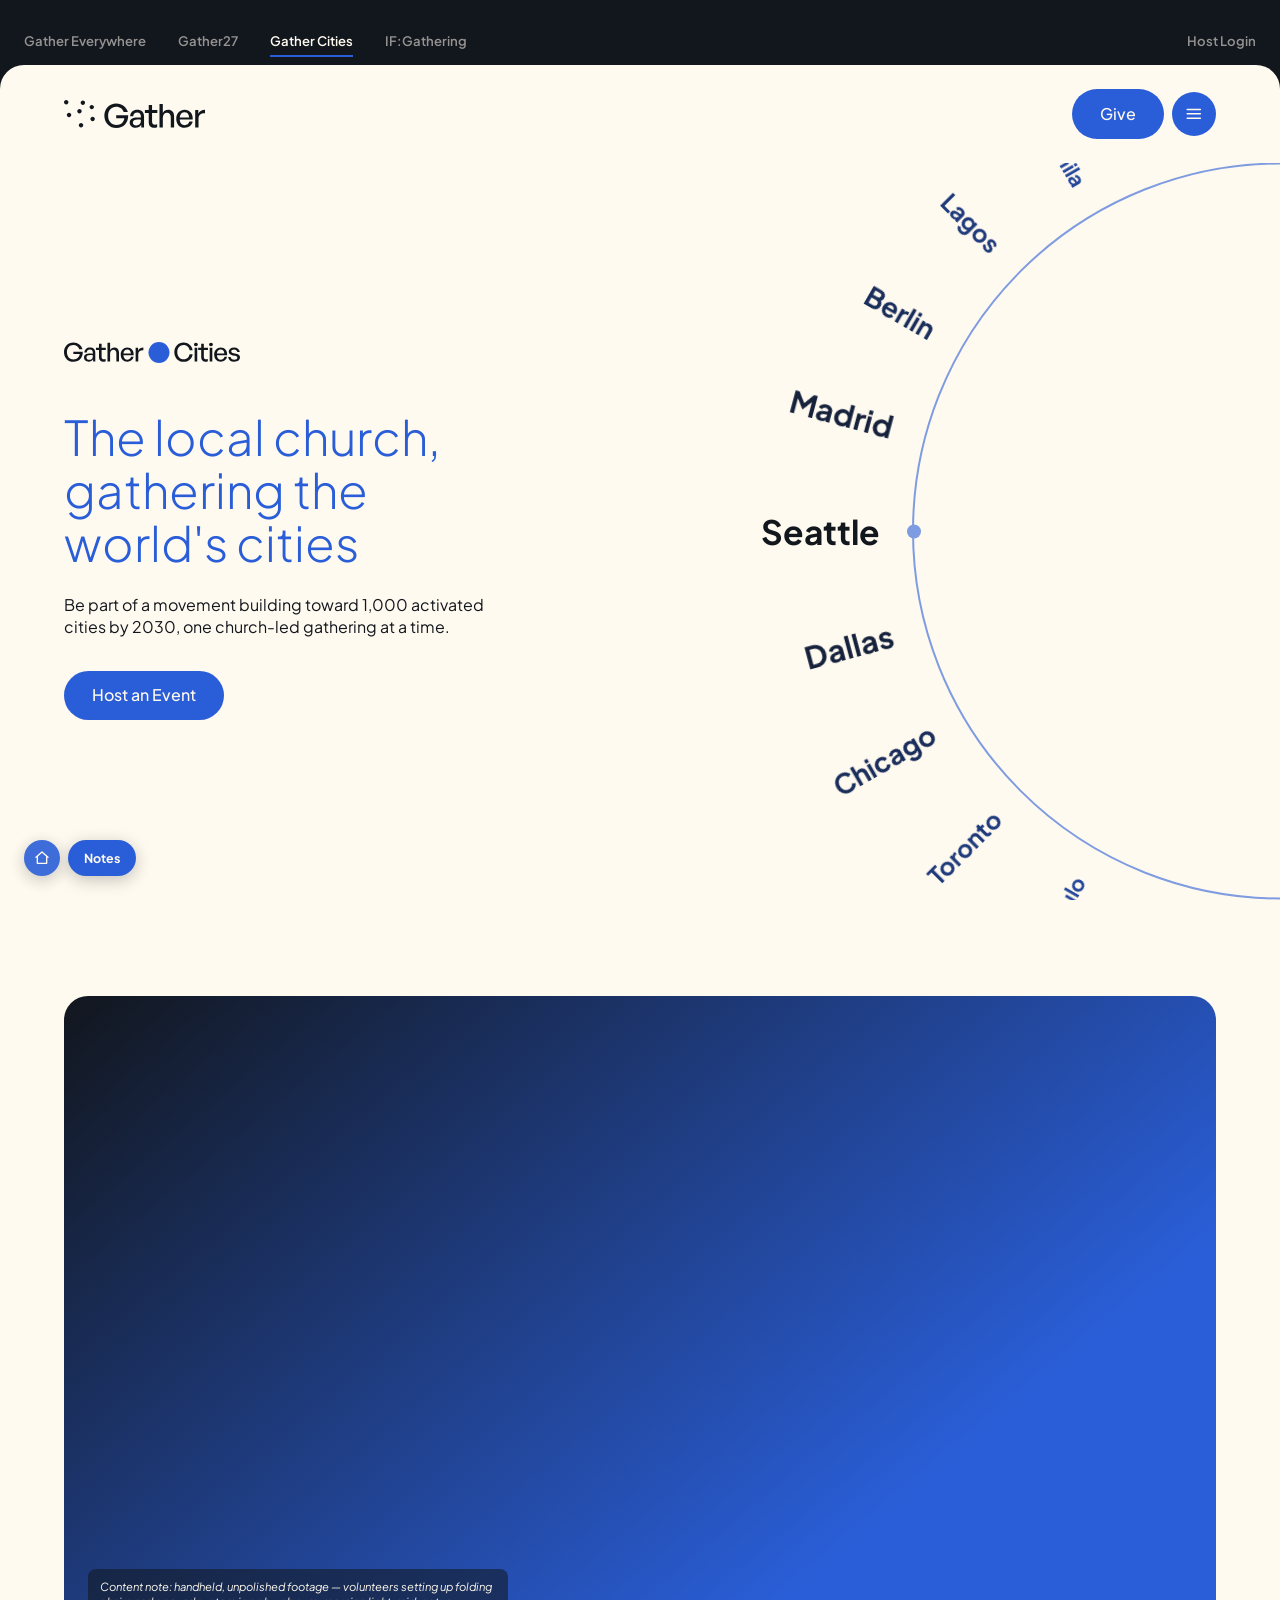
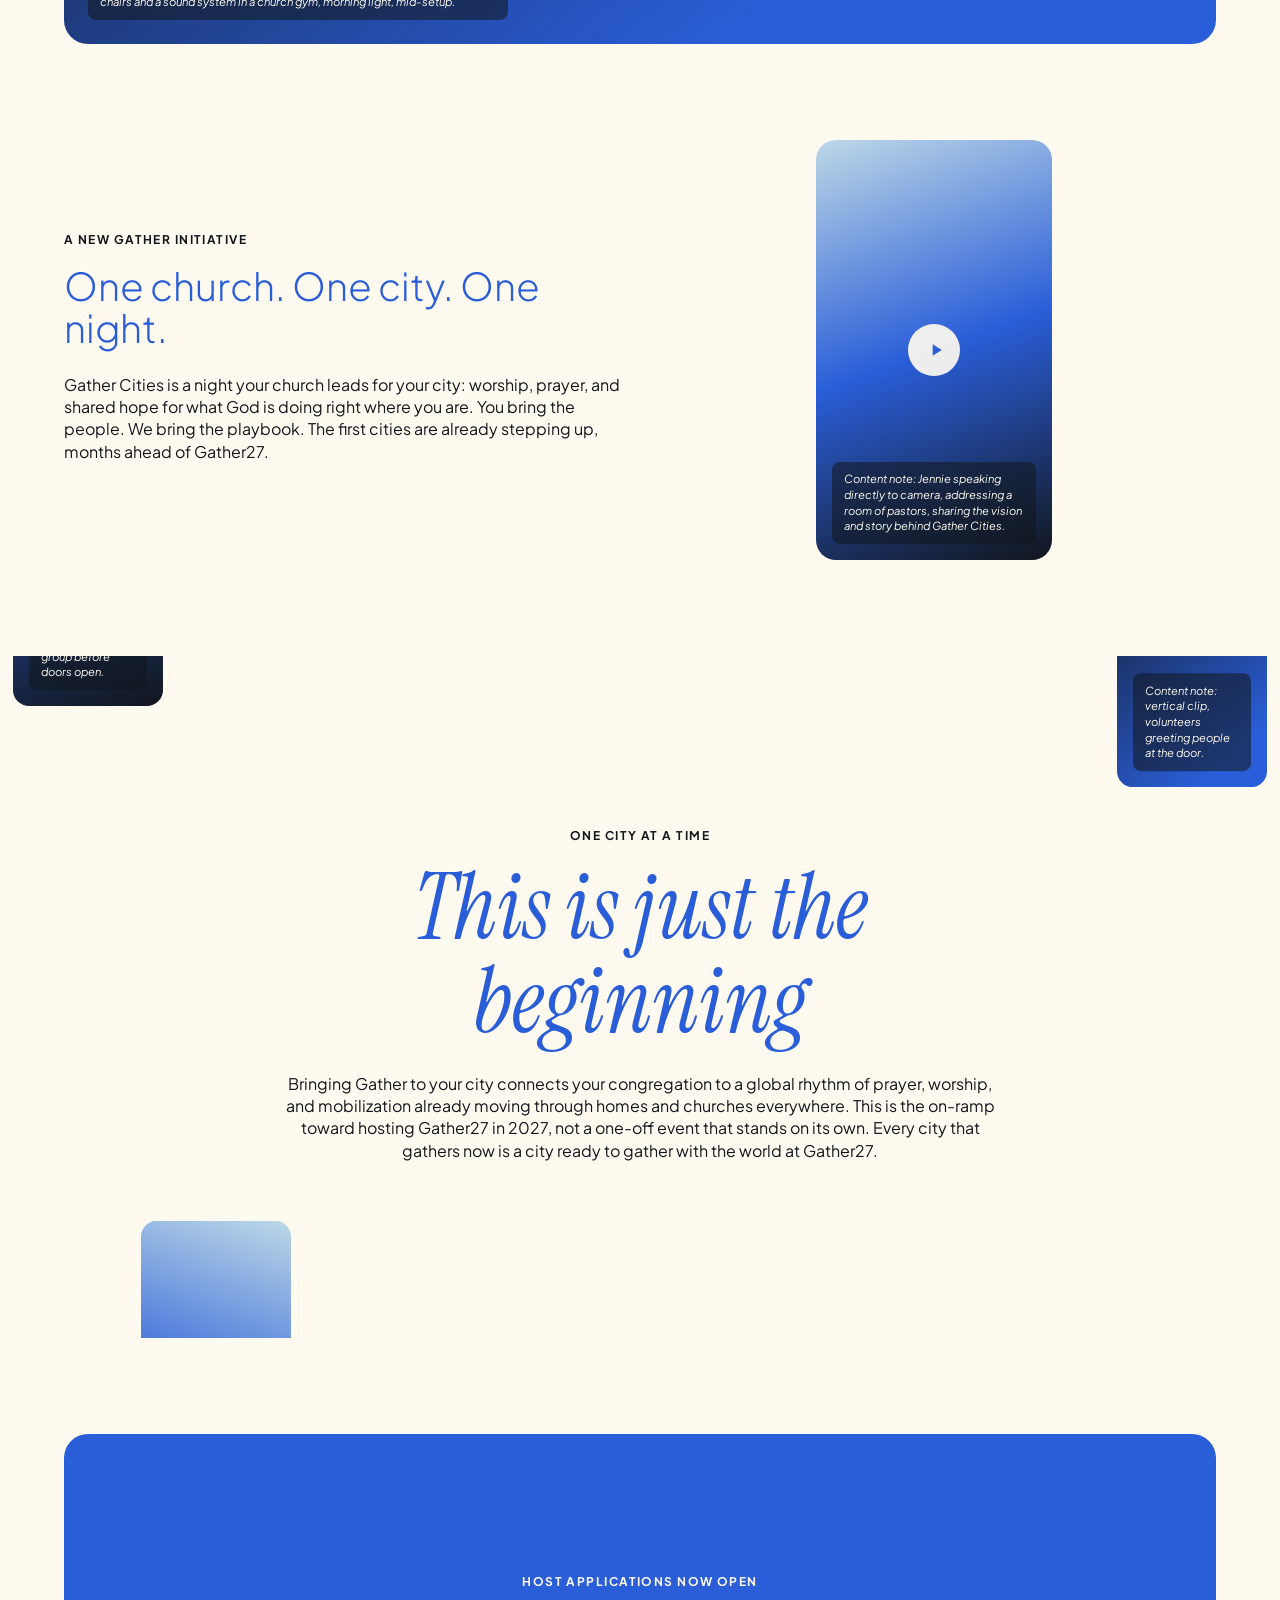
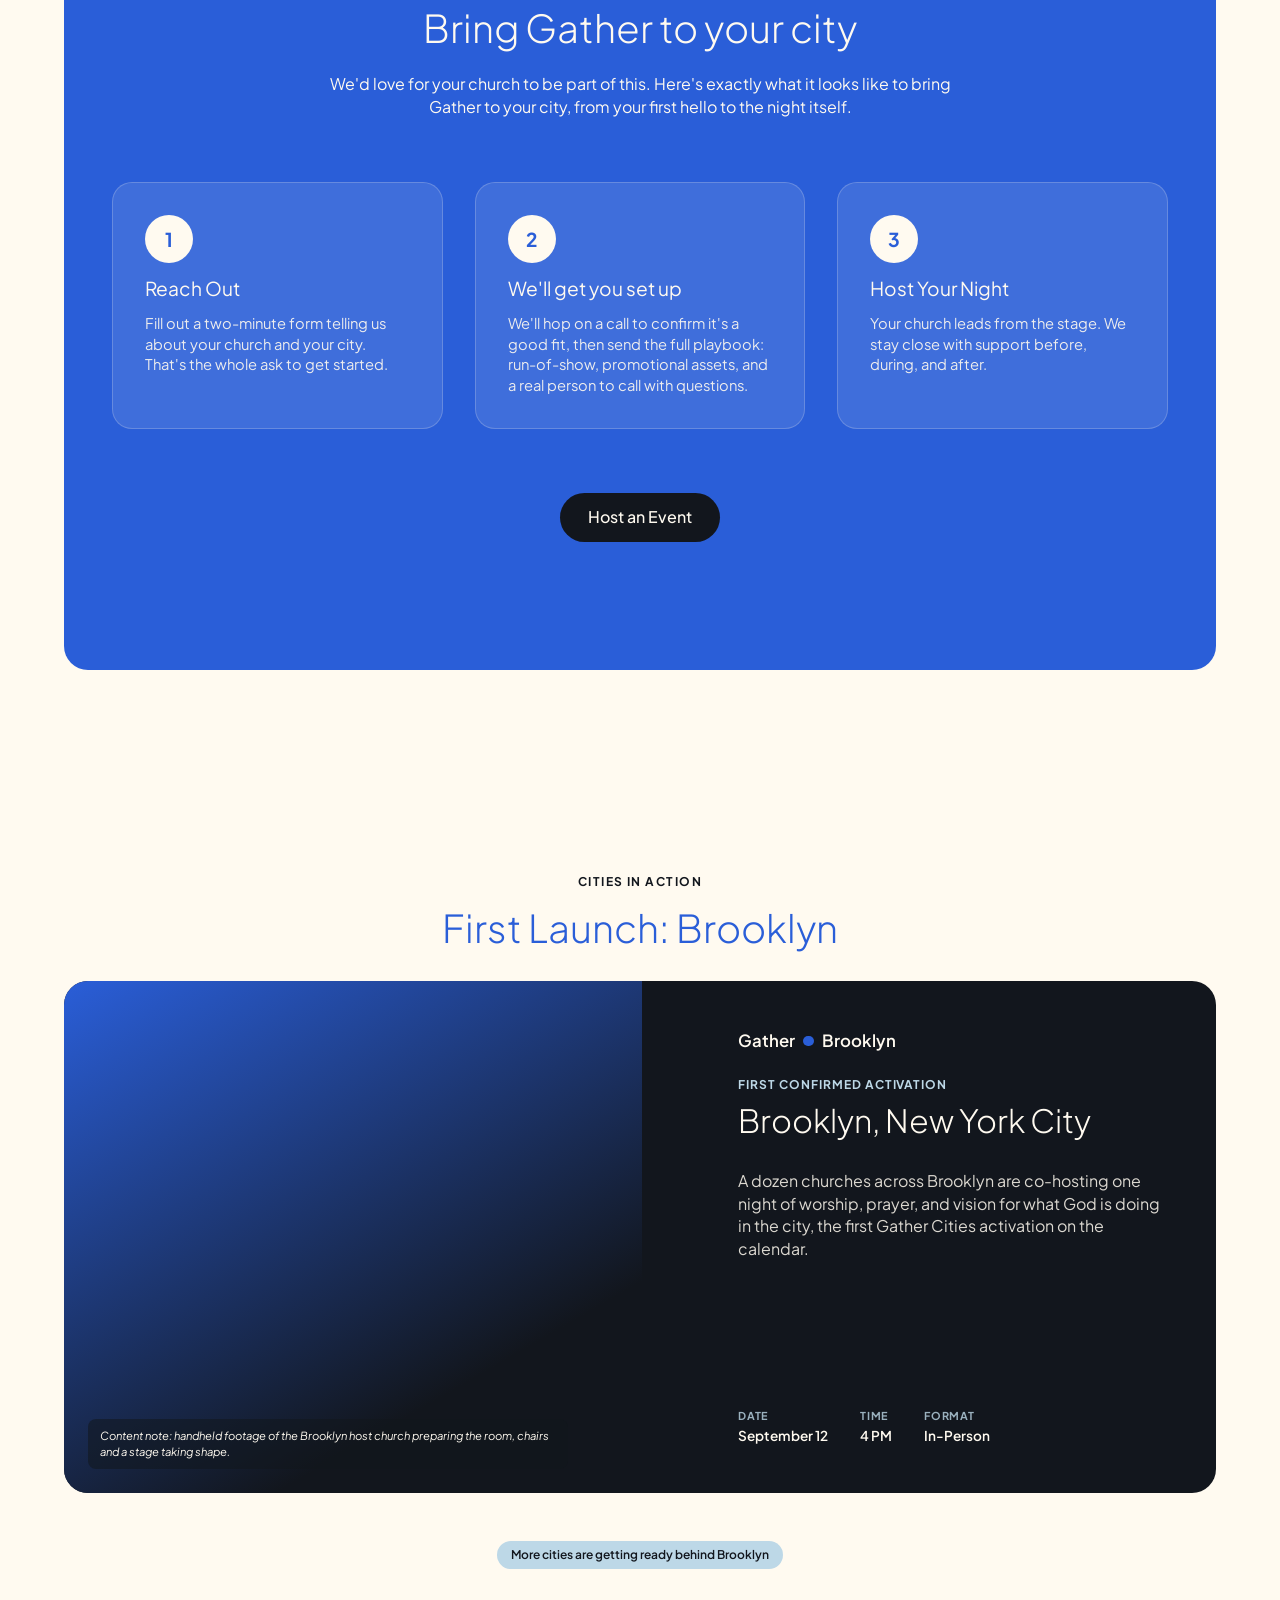
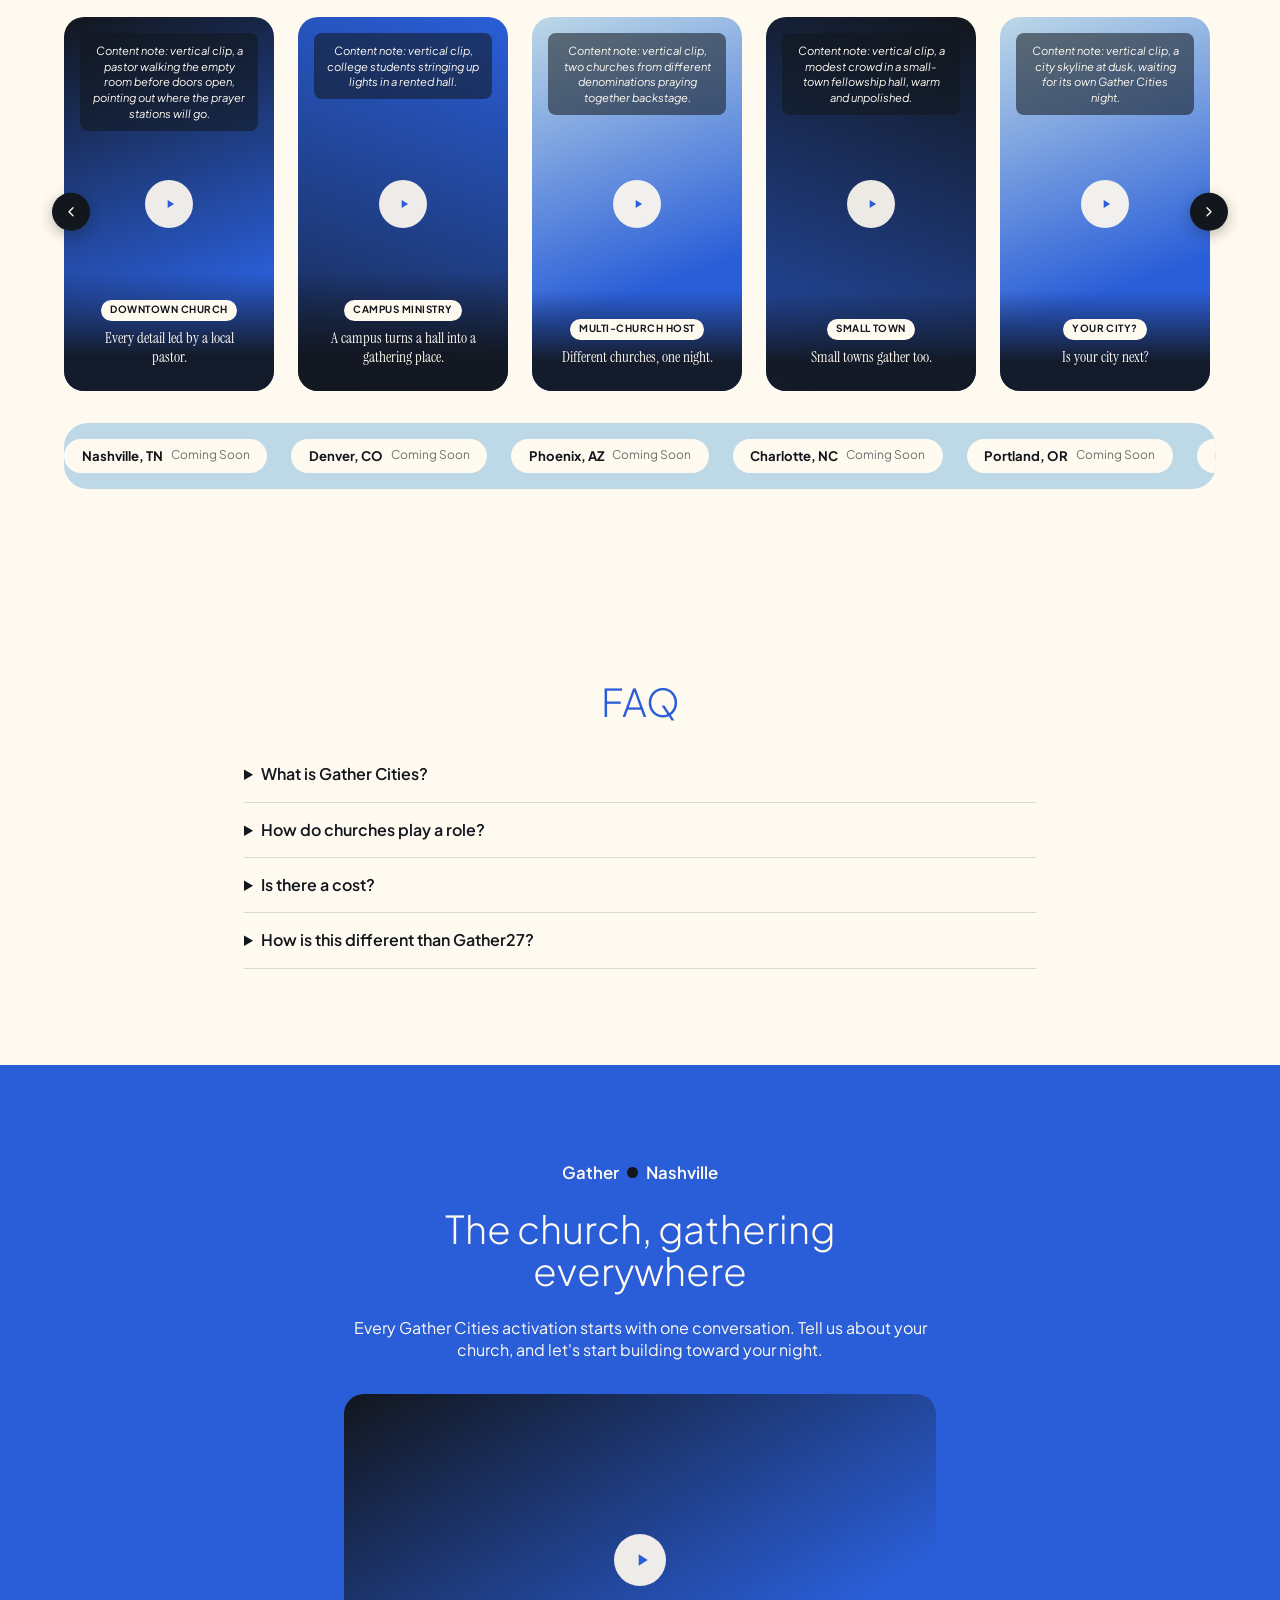
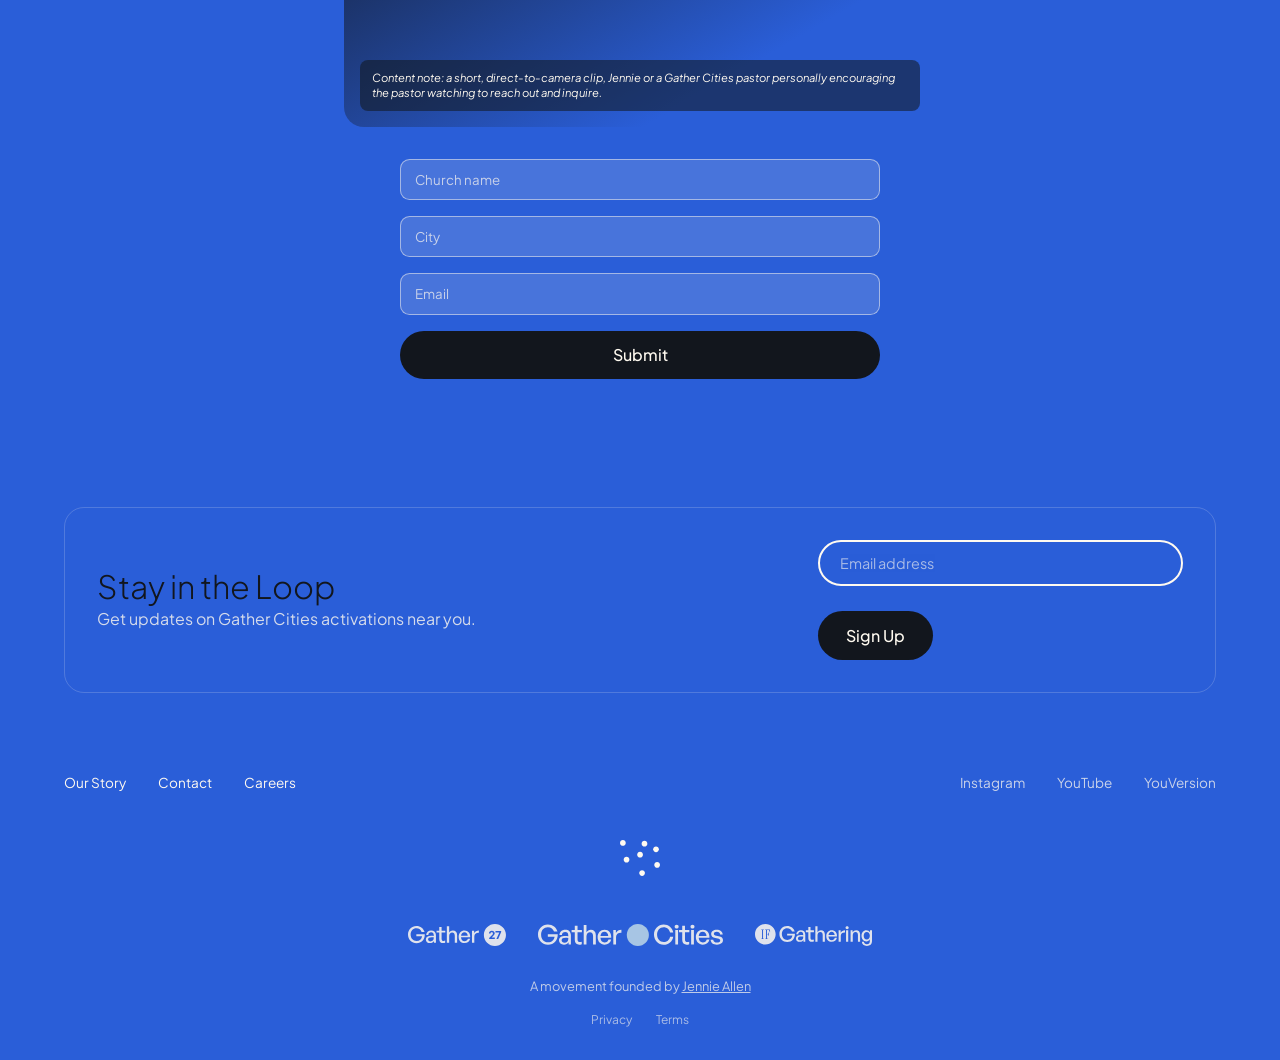
==== gather-cities.html @ aca89a37 "Add Host Login to the right side of the global nav bar Client feedback: adds a Host Login link to .g" ====
<!DOCTYPE html>
<html lang="en">
<head>
<meta charset="UTF-8">
<meta name="viewport" content="width=device-width, initial-scale=1.0">
<title>Gather Cities — Wireframe</title>
<link rel="stylesheet" href="css/tokens.css">
<link rel="stylesheet" href="css/base.css">
<link rel="stylesheet" href="css/review-mode.css">
<style>
  body { background: var(--color-off-white); }

  /* Client override: headlines read bright blue rather than pairing-01's
     default dark blue. Scoped to this page only; buttons/logo are already
     blue via the base pairing-01 tokens and a page-specific logo asset. */
  .pairing-01 {
    --heading: var(--color-bright-blue);
  }

  .eyebrow-label {
    font-family: var(--font-primary);
    font-size: 0.75rem;
    font-weight: 700;
    letter-spacing: 0.12em;
    text-transform: uppercase;
    color: var(--color-dark-blue);
    margin-bottom: var(--space-2);
  }

  .content-note {
    font-family: var(--font-primary);
    font-size: 0.7rem;
    font-style: italic;
    line-height: 1.4;
    color: var(--color-off-white);
    background: rgba(18,22,29,0.55);
    padding: 0.6rem 0.75rem;
    border-radius: 0.5rem;
    margin: 0;
  }

  /* Nav — exact copy of Gather Everywhere's hamburger pattern (this page
     lives alongside it, so the nav should be indistinguishable). */
  .nav-menu { position: relative; }
  .nav-menu-toggle {
    width: 2.75rem;
    height: 2.75rem;
    border-radius: 50%;
    border: none;
    background: var(--color-bright-blue);
    color: var(--color-off-white);
    cursor: pointer;
    display: flex;
    align-items: center;
    justify-content: center;
  }
  .nav-menu-toggle svg { width: 1.1rem; height: 1.1rem; }
  .nav-menu-panel {
    position: absolute;
    top: calc(100% + 0.75rem);
    right: 0;
    min-width: 240px;
    background: var(--color-off-white);
    color: var(--color-dark-blue);
    border-radius: 1rem;
    padding: var(--space-3);
    box-shadow: 0 12px 32px rgba(18,22,29,0.18);
    display: none;
    flex-direction: column;
    gap: var(--space-3);
    z-index: 200;
  }
  .nav-menu-panel.open { display: flex; }
  .nav-menu-group-label {
    font-family: var(--font-primary);
    font-size: 0.7rem;
    font-weight: 700;
    letter-spacing: 0.1em;
    text-transform: uppercase;
    color: var(--color-bright-blue);
    margin-bottom: var(--space-1);
  }
  .nav-menu-group { display: flex; flex-direction: column; }
  .nav-menu-group + .nav-menu-group { border-top: 1px solid rgba(18,22,29,0.1); padding-top: var(--space-3); }
  .nav-menu-group a {
    color: var(--color-dark-blue);
    text-decoration: none;
    font-size: 0.95rem;
    padding-block: 0.3rem;
  }
  .nav-menu-group a:hover { color: var(--color-bright-blue); }

  /* Hero — full viewport height, so the half-circle scroller has room to
     render at full size without getting clipped top/bottom. */
  /* The base stylesheet's default section padding-block would otherwise
     push .hero-top down before its own height/centering math even starts. */
  #hero { padding-block: 0; }
  .hero-top { position: relative; overflow: hidden; min-height: calc(100vh - 163px); display: flex; align-items: center; }
  .hero-top > .container { width: 100%; }
  .hero-text { max-width: 460px; position: relative; z-index: 2; }

  /* City scroller — a half-circle bleeding off the right edge of the
     viewport. Cities sit at fixed angles around it, dovetailed outward
     (rotated to fan away from the circle's edge) rather than stacked in
     a vertical list, and rotate around the circle one slot at a time
     with a pause between steps rather than continuously. */
  .city-scroll-bleed {
    position: absolute;
    top: 0; bottom: 0; right: 0;
    display: flex;
    align-items: center;
    pointer-events: none;
  }
  @media (max-width: 800px) { .city-scroll-bleed { display: none; } }
  /* Scaled to the full height of the hero, so the circle reads huge. */
  .city-scroll-inner { position: relative; height: 100%; aspect-ratio: 1; }
  .city-scroll-arc {
    position: absolute;
    right: -50%;
    top: 50%;
    width: 100%;
    aspect-ratio: 1;
    border-radius: 50%;
    border: 2px solid var(--color-bright-blue);
    opacity: 0.6;
    transform: translateY(-50%);
  }
  .city-scroll-arc::after {
    content: "";
    position: absolute;
    top: 50%; left: -7px;
    width: 14px; height: 14px;
    border-radius: 50%;
    background: var(--color-bright-blue);
    transform: translateY(-50%);
  }
  .city-scroll-viewport { position: absolute; inset: 0; }
  .city-scroll-list { list-style: none; margin: 0; padding: 0; }
  .city-scroll-list li {
    position: absolute;
    top: 0;
    left: 0;
    width: max-content;
    transform-origin: 100% 50%;
    font-family: var(--font-primary);
    font-weight: 700;
    white-space: nowrap;
    transition: transform 0.8s ease, font-size 0.8s ease, color 0.8s ease, opacity 0.8s ease;
    will-change: transform, opacity;
  }

  /* Documentary video band under hero — matches the page's normal
     container width rather than bleeding to the viewport edge. */
  .doc-band {
    width: 100%;
    aspect-ratio: 16 / 9;
    border-radius: 1.5rem;
    display: flex;
    align-items: flex-end;
    padding: var(--space-3);
    background: linear-gradient(140deg, var(--color-dark-blue), var(--color-bright-blue) 75%);
  }
  .doc-band .content-note { max-width: 420px; }

  /* What It Is — Jennie addressing pastors, same treatment as Gather
     Everywhere's founder-video */
  .jennie-video {
    position: relative;
    height: 100%;
    min-height: 420px;
    width: auto;
    aspect-ratio: 9 / 16;
    margin-inline: auto;
    border-radius: 1.25rem;
    overflow: hidden;
    background: linear-gradient(160deg, var(--color-light-blue), var(--color-bright-blue), var(--color-dark-blue));
    display: flex;
    flex-direction: column;
    align-items: center;
    justify-content: center;
    gap: var(--space-3);
    padding: var(--space-3);
  }
  @media (max-width: 700px) { .jennie-video { height: auto; width: 100%; max-width: 320px; } }
  .jennie-video .play-button {
    width: 3.25rem;
    height: 3.25rem;
    border-radius: 50%;
    background: rgba(255,250,240,0.92);
    color: var(--color-bright-blue);
    display: flex;
    align-items: center;
    justify-content: center;
    padding-left: 3px;
  }
  .jennie-video .content-note { position: absolute; left: var(--space-2); right: var(--space-2); bottom: var(--space-2); }

  /* Why It Matters — an art moment: one jumbo line of type, floating
     vertical placeholder tiles either side that parallax on scroll. */
  #why { position: relative; overflow: hidden; }
  #why { position: relative; }
  .jumbo-wrap { position: relative; z-index: 2; padding-block: var(--space-6); }
  .jumbo-headline {
    font-family: var(--font-secondary);
    font-style: italic;
    font-weight: 400;
    font-size: clamp(2.75rem, 7vw, 6.5rem);
    line-height: 1.05;
    max-width: 16ch;
    margin-inline: auto;
  }
  .why-float {
    position: absolute;
    z-index: 1;
    width: 150px;
    aspect-ratio: 9 / 16;
    border-radius: 1rem;
    overflow: hidden;
    display: flex;
    align-items: flex-end;
    padding: var(--space-2);
    z-index: 1;
    will-change: transform;
  }
  .why-float .content-note { max-width: 100%; }
  .why-float-1 { left: 1%; top: 4%; background: linear-gradient(160deg, var(--color-bright-blue), var(--color-dark-blue)); }
  .why-float-2 { left: 11%; bottom: 2%; background: linear-gradient(200deg, var(--color-light-blue), var(--color-bright-blue) 70%); }
  .why-float-3 { right: 1%; top: 8%; background: linear-gradient(140deg, var(--color-dark-blue), var(--color-bright-blue) 85%); }
  .why-float-4 { right: 11%; bottom: 0%; background: linear-gradient(200deg, var(--color-bright-blue), var(--color-dark-blue) 130%); }
  @media (max-width: 900px) { .why-float { display: none; } }

  /* How it works — an inset rounded blue card (not full-bleed), white text,
     each step its own card inside it with an illustrative icon */
  .how-it-works-band { --heading: var(--color-off-white); border-radius: 1.5rem; padding: var(--space-8) var(--space-5); }
  .how-it-works {
    display: grid;
    grid-template-columns: repeat(3, 1fr);
    gap: var(--space-4);
    margin-top: var(--space-6);
    text-align: left;
  }
  @media (max-width: 700px) { .how-it-works { grid-template-columns: 1fr; } }
  .how-step {
    display: flex;
    flex-direction: column;
    gap: 0.85rem;
    background: rgba(255,250,240,0.1);
    border: 1px solid rgba(255,250,240,0.2);
    border-radius: 1.25rem;
    padding: var(--space-4);
  }
  .how-step-number {
    display: flex; align-items: center; justify-content: center;
    width: 3rem; height: 3rem;
    border-radius: 50%;
    background: var(--color-off-white);
    color: var(--color-bright-blue);
    font-size: 1.2rem; font-weight: 700;
    font-family: var(--font-primary);
  }
  .how-step h4 { margin: 0; font-size: 1.2rem; }
  .how-step p { font-size: 0.92rem; opacity: 0.9; margin: 0; }

  /* Brooklyn feature block — the one confirmed, dated activation */
  .brooklyn-feature {
    display: grid;
    grid-template-columns: 1.1fr 1fr;
    align-items: stretch;
    gap: var(--space-5);
    text-align: left;
    margin-top: var(--space-4);
    background: var(--color-dark-blue);
    border-radius: 1.5rem;
    overflow: hidden;
  }
  @media (max-width: 800px) { .brooklyn-feature { grid-template-columns: 1fr; } }
  .brooklyn-feature-media {
    position: relative;
    min-height: 512px;
    display: flex;
    align-items: flex-end;
    padding: var(--space-3);
    background: linear-gradient(150deg, var(--color-bright-blue), var(--color-dark-blue) 75%);
  }
  /* Gather + dot + city wordmark lockup, reconstructed in CSS to match
     the hero's real logo asset since no "Gather Brooklyn" mark exists */
  .gather-lockup {
    display: flex; align-items: center; gap: 0.5rem;
    font-family: var(--font-primary); font-weight: 600; font-size: 1.05rem;
    color: var(--color-off-white);
    margin-bottom: var(--space-3);
  }
  .gather-lockup .dot { width: 0.65rem; height: 0.65rem; border-radius: 50%; background: var(--color-bright-blue); flex-shrink: 0; }
  /* On the bright-blue CTA band, a bright-blue dot would vanish into the
     background, so it swaps to dark blue there; the city name crossfades. */
  #cta .gather-lockup .dot { background: var(--color-dark-blue); }
  #cta-city-rotator { display: inline-block; transition: opacity 0.3s ease; }
  .brooklyn-feature-body { padding: var(--space-5); display: flex; flex-direction: column; height: 100%; }
  .brooklyn-feature-body .tag { display: inline-block; font-size: 0.75rem; font-weight: 700; letter-spacing: 0.08em; text-transform: uppercase; color: var(--color-light-blue); margin-bottom: 0.6rem; }
  .brooklyn-feature-body h3 { color: var(--color-off-white); margin-bottom: var(--space-2); }
  .brooklyn-feature-body p { color: var(--color-off-white); opacity: 0.85; }
  .brooklyn-feature-meta { display: flex; gap: var(--space-4); margin-top: auto; padding-top: var(--space-3); flex-wrap: wrap; }
  .brooklyn-feature-meta div { font-size: 0.85rem; }
  .brooklyn-feature-meta .label { display: block; font-size: 0.68rem; font-weight: 700; text-transform: uppercase; letter-spacing: 0.06em; color: var(--color-light-blue); opacity: 0.8; margin-bottom: 0.2rem; }
  .brooklyn-feature-meta .value { color: var(--color-off-white); font-weight: 600; }

  /* Queue ticker — hypothetical cities lining up behind Brooklyn */
  .queue-caption { font-size: 0.8rem; opacity: 0.65; margin-top: var(--space-4); text-align: center; }
  .queue-ticker-wrap {
    overflow: hidden;
    margin-top: var(--space-2);
    border-radius: 1.5rem;
    background: var(--color-light-blue);
    padding-block: var(--space-2);
  }
  .queue-ticker-track { display: flex; gap: var(--space-3); width: max-content; animation: queue-ticker-scroll 34s linear infinite; }
  .queue-ticker-item {
    display: flex; align-items: center; gap: 0.5rem;
    white-space: nowrap; font-size: 0.82rem;
    background: var(--color-off-white); color: var(--color-dark-blue);
    border-radius: 999px; padding: 0.5rem 1.1rem;
  }
  .queue-ticker-item .city { font-weight: 700; }
  .queue-ticker-item .status { opacity: 0.6; font-size: 0.75rem; }
  @keyframes queue-ticker-scroll { from { transform: translateX(0); } to { transform: translateX(-50%); } }
  @media (prefers-reduced-motion: reduce) { .queue-ticker-track { animation: none; overflow-x: auto; } }

  /* Cities-in-Action reel (documentary/grassroots take on the Moments-reel pattern) */
  .reel-banner {
    display: inline-flex; align-items: center; gap: 0.5rem;
    font-size: 0.75rem; font-weight: 600;
    background: var(--color-light-blue); color: var(--color-dark-blue);
    border-radius: 999px; padding: 0.35rem 0.9rem;
    margin-bottom: var(--space-2);
  }
  .reel-wrap { position: relative; margin-top: var(--space-4); }
  .reel-row {
    display: flex; gap: var(--space-3);
    overflow-x: auto;
    padding-bottom: var(--space-2);
    scroll-snap-type: x proximity;
    scrollbar-width: none;
  }
  .reel-row::-webkit-scrollbar { display: none; }
  .reel-card { position: relative; flex: 0 0 auto; width: 210px; aspect-ratio: 9/16; border-radius: 1.25rem; overflow: hidden; scroll-snap-align: start; }
  .reel-media { position: absolute; inset: 0; display: flex; align-items: flex-start; padding: var(--space-2); background: linear-gradient(160deg, var(--color-dark-blue), var(--color-bright-blue) 75%); }
  .reel-card:nth-child(2) .reel-media { background: linear-gradient(200deg, var(--color-bright-blue), var(--color-dark-blue) 130%); }
  .reel-card:nth-child(3) .reel-media { background: linear-gradient(160deg, var(--color-light-blue), var(--color-bright-blue) 70%); }
  .reel-card:nth-child(4) .reel-media { background: linear-gradient(200deg, var(--color-dark-blue), var(--color-bright-blue) 130%); }
  .reel-card:nth-child(5) .reel-media { background: linear-gradient(160deg, var(--color-light-blue), var(--color-bright-blue) 70%); }
  .reel-card:nth-child(6) .reel-media { background: linear-gradient(140deg, var(--color-dark-blue), var(--color-bright-blue) 85%); }
  .reel-media .content-note { max-width: 100%; }
  .reel-play {
    position: absolute; top: 50%; left: 50%; transform: translate(-50%, -50%);
    width: 3rem; height: 3rem; border-radius: 50%;
    background: rgba(255,250,240,0.92); color: var(--color-bright-blue);
    display: flex; align-items: center; justify-content: center; padding-left: 2px;
  }
  .reel-caption { position: absolute; left: 0; right: 0; bottom: 0; z-index: 2; padding: var(--space-3); background: linear-gradient(to top, rgba(18,22,29,0.92) 30%, transparent); }
  .reel-caption .tag-pill { display: inline-block; font-family: var(--font-primary); font-size: 0.62rem; font-weight: 700; letter-spacing: 0.05em; text-transform: uppercase; padding: 0.22rem 0.55rem; border-radius: 999px; background: var(--color-off-white); color: var(--color-dark-blue); margin-bottom: 0.5rem; }
  .reel-caption h3 { font-family: var(--font-secondary); font-style: normal; font-weight: 400; font-size: 0.95rem; line-height: 1.25; margin: 0; color: var(--color-off-white); }
  @media (max-width: 700px) { .reel-card { width: 165px; } }
  .reel-nav {
    position: absolute; top: 50%; transform: translateY(-50%);
    width: 2.4rem; height: 2.4rem; border-radius: 50%; border: none;
    background: var(--color-dark-blue); color: var(--color-off-white);
    cursor: pointer; display: flex; align-items: center; justify-content: center;
    box-shadow: 0 4px 14px rgba(18,22,29,0.3); z-index: 5;
  }
  .reel-nav.prev { left: -0.75rem; }
  .reel-nav.next { right: -0.75rem; }
  @media (max-width: 700px) { .reel-nav.prev { left: 0.25rem; } .reel-nav.next { right: 0.25rem; } }

  /* Big closing CTA band — bright blue now, continuous with the footer
     right below it; heading/inputs re-tuned for that lighter background */
  #cta { --heading: var(--color-off-white); }
  .cta-video {
    position: relative;
    width: 100%;
    aspect-ratio: 16 / 9;
    border-radius: 1.25rem;
    overflow: hidden;
    margin-top: var(--space-4);
    display: flex;
    align-items: center;
    justify-content: center;
    background: linear-gradient(150deg, var(--color-dark-blue), var(--color-bright-blue) 75%);
  }
  .cta-video .play-button {
    width: 3.25rem; height: 3.25rem;
    border-radius: 50%;
    background: rgba(255,250,240,0.92);
    color: var(--color-bright-blue);
    display: flex; align-items: center; justify-content: center;
    padding-left: 3px;
  }
  .cta-video .content-note { position: absolute; left: var(--space-2); right: var(--space-2); bottom: var(--space-2); max-width: none; text-align: left; }
  .cta-form { max-width: 480px; margin: var(--space-4) auto 0; }
  input, textarea {
    width: 100%; padding: 0.7rem 0.9rem; border-radius: 0.6rem;
    border: 1px solid rgba(255,250,240,0.5);
    background: rgba(255,250,240,0.14); color: var(--color-off-white);
    font-family: var(--font-primary); margin-bottom: var(--space-2);
  }
  ::placeholder { color: rgba(255,250,240,0.7); }

  .faq-item { border-bottom: 1px solid rgba(18,22,29,0.15); padding-block: var(--space-2); }
  .faq-item summary { cursor: pointer; font-weight: 600; }

  .btn-goto-tooltip {
    position: fixed; top: 0; left: 0; z-index: 1000;
    background: var(--color-dark-blue);
    color: var(--color-off-white);
    font-family: var(--font-primary);
    font-size: 0.75rem; font-weight: 600;
    padding: 0.4rem 0.75rem;
    border-radius: 999px;
    white-space: nowrap;
    pointer-events: none;
    opacity: 0;
    transform: translateY(4px);
    transition: opacity 0.12s ease, transform 0.12s ease;
  }
  .btn-goto-tooltip.visible { opacity: 1; transform: translateY(0); }
</style>
</head>
<body data-page="gather-cities">

<div class="corner-cluster">
  <a href="index.html" class="home-link" aria-label="Back to index">
    <svg viewBox="0 0 24 24" fill="none" xmlns="http://www.w3.org/2000/svg"><path d="M3 11L12 3L21 11" stroke="currentColor" stroke-width="2" stroke-linecap="round" stroke-linejoin="round"/><path d="M5 10V20H19V10" stroke="currentColor" stroke-width="2" stroke-linecap="round" stroke-linejoin="round"/></svg>
  </a>
  <button type="button" class="notes-btn" data-open-notes>Notes</button>
</div>

<nav class="gather-nav" aria-label="Gather ecosystem navigation">
  <a href="gather-everywhere.html">Gather Everywhere</a>
  <a href="gather-global.html">Gather27</a>
  <a href="gather-cities.html" class="current">Gather Cities</a>
  <a href="if-gathering.html">IF:Gathering</a>
  <a href="#" data-tooltip="/host-login" class="gather-nav-login">Host Login</a>
</nav>

<header class="pairing-01 page-top-layer">
  <nav class="site-nav container">
    <a href="index.html"><img class="logo" src="assets/gather-dark.svg" alt="Gather"></a>
    <div style="display:flex; align-items:center; gap: 0.5rem;">
      <a class="btn" href="#" data-tooltip="/give">Give</a>
      <div class="nav-menu">
        <button type="button" class="nav-menu-toggle" id="nav-menu-toggle" aria-expanded="false" aria-controls="nav-menu-panel" aria-label="Open menu">
          <svg viewBox="0 0 24 24" fill="none" xmlns="http://www.w3.org/2000/svg"><path d="M3 6H21" stroke="currentColor" stroke-width="2" stroke-linecap="round"/><path d="M3 12H21" stroke="currentColor" stroke-width="2" stroke-linecap="round"/><path d="M3 18H21" stroke="currentColor" stroke-width="2" stroke-linecap="round"/></svg>
        </button>
        <div class="nav-menu-panel" id="nav-menu-panel">
          <div class="nav-menu-group">
            <div class="nav-menu-group-label">Gather Everywhere</div>
            <a href="#" data-tooltip="/Gather27">Gather27</a>
            <a href="#" data-tooltip="/Gather-Cities">Gather Cities</a>
            <a href="#" data-tooltip="/IF">IF:Gathering</a>
          </div>
          <div class="nav-menu-group">
            <div class="nav-menu-group-label">The Movement</div>
            <a href="#" data-tooltip="/about">Our Story</a>
            <a href="#" data-tooltip="/partners">Our Partners</a>
            <a href="#" data-tooltip="/jennie-allen">Jennie Allen</a>
          </div>
          <div class="nav-menu-group">
            <div class="nav-menu-group-label">Partner</div>
            <a href="#" data-tooltip="/give">Give</a>
            <a href="#" data-tooltip="/contact">Contact Us</a>
          </div>
        </div>
      </div>
    </div>
  </nav>
</header>

<main>

  <section id="hero" class="pairing-01">
    <div class="hero-top">
      <div class="container">
        <div class="hero-text">
          <img src="assets/gather-cities-blue.svg" alt="Gather Cities" style="height:21px; width:auto; margin-bottom: var(--space-5);">
          <h1 style="max-width:20ch;">The local church, gathering the world's cities</h1>
          <p style="max-width:52ch;">Be part of a movement building toward 1,000 activated cities by 2030, one church-led gathering at a time.</p>
          <div style="margin-top: var(--space-4);">
            <a class="btn" href="#" data-tooltip="#host-inquiry">Host an Event</a>
          </div>
        </div>
      </div>
      <div class="city-scroll-bleed">
        <div class="city-scroll-inner">
          <div class="city-scroll-arc"></div>
          <div class="city-scroll-viewport">
            <ul class="city-scroll-list" id="city-scroll-list">
              <li>London</li>
              <li>Austin</li>
              <li>Edmonton</li>
              <li>New York</li>
              <li>Paris</li>
              <li>Tokyo</li>
              <li>Nairobi</li>
              <li>São Paulo</li>
              <li>Toronto</li>
              <li>Chicago</li>
              <li>Dallas</li>
              <li>Seattle</li>
              <li>Madrid</li>
              <li>Berlin</li>
              <li>Lagos</li>
              <li>Manila</li>
              <li>Mumbai</li>
              <li>Seoul</li>
              <li>Sydney</li>
              <li>Auckland</li>
              <li>Bogotá</li>
              <li>Mexico City</li>
              <li>Vancouver</li>
              <li>Cape Town</li>
            </ul>
          </div>
        </div>
      </div>
    </div>

    <div class="container" style="margin-top: var(--space-7);">
      <div class="doc-band">
        <p class="content-note">Content note: handheld, unpolished footage — volunteers setting up folding chairs and a sound system in a church gym, morning light, mid-setup.</p>
      </div>
    </div>
  </section>

  <section id="what-it-is" class="pairing-01">
    <div class="container grid grid-2" style="align-items:center;">
      <div>
        <p class="eyebrow-label">A New Gather Initiative</p>
        <h2>One church. One city. One night.</h2>
        <p>Gather Cities is a night your church leads for your city: worship, prayer, and shared hope for what God is doing right where you are. You bring the people. We bring the playbook. The first cities are already stepping up, months ahead of Gather27.</p>
      </div>
      <div class="jennie-video">
        <div class="play-button" aria-hidden="true">
          <svg viewBox="0 0 24 24" width="20" height="20"><path d="M8 5v14l11-7z" fill="currentColor"/></svg>
        </div>
        <p class="content-note">Content note: Jennie speaking directly to camera, addressing a room of pastors, sharing the vision and story behind Gather Cities.</p>
      </div>
    </div>
  </section>

  <section id="why" class="pairing-01">
    <div class="why-float why-float-1"><p class="content-note">Content note: vertical clip, a pastor praying over a small group before doors open.</p></div>
    <div class="why-float why-float-2"><p class="content-note">Content note: vertical clip, hands raised in worship at a Gather Cities night.</p></div>
    <div class="why-float why-float-3"><p class="content-note">Content note: vertical clip, volunteers greeting people at the door.</p></div>
    <div class="why-float why-float-4"><p class="content-note">Content note: vertical clip, a city skyline at dusk.</p></div>
    <div class="container">
      <div class="jumbo-wrap" style="text-align:center;">
        <p class="eyebrow-label" style="margin-inline:auto;">One City at a Time</p>
        <h2 class="jumbo-headline accent">This is just the beginning</h2>
        <p style="margin-inline:auto; max-width:60ch;">Bringing Gather to your city connects your congregation to a global rhythm of prayer, worship, and mobilization already moving through homes and churches everywhere. This is the on-ramp toward hosting Gather27 in 2027, not a one-off event that stands on its own. Every city that gathers now is a city ready to gather with the world at Gather27.</p>
      </div>
    </div>
  </section>

  <section id="how-it-works" class="pairing-01">
    <div class="container">
      <div class="how-it-works-band pairing-02" style="text-align:center;">
        <p class="eyebrow-label" style="margin-inline:auto; color:var(--color-off-white);">Host Applications Now Open</p>
        <h2>Bring Gather to your city</h2>
        <p style="margin-inline:auto; max-width:56ch;">We'd love for your church to be part of this. Here's exactly what it looks like to bring Gather to your city, from your first hello to the night itself.</p>
        <div class="how-it-works">
          <div class="how-step">
            <span class="how-step-number">1</span>
            <h4>Reach Out</h4>
            <p>Fill out a two-minute form telling us about your church and your city. That's the whole ask to get started.</p>
          </div>
          <div class="how-step">
            <span class="how-step-number">2</span>
            <h4>We'll get you set up</h4>
            <p>We'll hop on a call to confirm it's a good fit, then send the full playbook: run-of-show, promotional assets, and a real person to call with questions.</p>
          </div>
          <div class="how-step">
            <span class="how-step-number">3</span>
            <h4>Host Your Night</h4>
            <p>Your church leads from the stage. We stay close with support before, during, and after.</p>
          </div>
        </div>
        <a class="btn" href="#" data-tooltip="#host-inquiry" style="margin-top: var(--space-6); display:inline-block;">Host an Event</a>
      </div>
    </div>
  </section>

  <section id="proof" class="pairing-01">
    <div class="container" style="text-align:center;">
      <p class="eyebrow-label" style="margin-inline:auto;">Cities In Action</p>
      <h2 style="max-width:26ch; margin-inline:auto;">First Launch: Brooklyn</h2>

      <div class="brooklyn-feature">
        <div class="brooklyn-feature-media">
          <p class="content-note">Content note: handheld footage of the Brooklyn host church preparing the room, chairs and a stage taking shape.</p>
        </div>
        <div class="brooklyn-feature-body">
          <div class="gather-lockup" aria-hidden="true"><span>Gather</span><span class="dot"></span><span>Brooklyn</span></div>
          <span class="tag">First Confirmed Activation</span>
          <h3>Brooklyn, New York City</h3>
          <p>A dozen churches across Brooklyn are co-hosting one night of worship, prayer, and vision for what God is doing in the city, the first Gather Cities activation on the calendar.</p>
          <div class="brooklyn-feature-meta">
            <div><span class="label">Date</span><span class="value">September 12</span></div>
            <div><span class="label">Time</span><span class="value">4 PM</span></div>
            <div><span class="label">Format</span><span class="value">In-Person</span></div>
          </div>
        </div>
      </div>

      <span class="reel-banner" style="margin-top: var(--space-5);">More cities are getting ready behind Brooklyn</span>

      <div class="reel-wrap">
        <button type="button" class="reel-nav prev" id="reel-prev" aria-label="Previous">
          <svg viewBox="0 0 24 24" width="16" height="16"><path d="M15 6l-6 6 6 6" fill="none" stroke="currentColor" stroke-width="2" stroke-linecap="round" stroke-linejoin="round"/></svg>
        </button>
        <div class="reel-row" id="reel-row">
          <div class="reel-card">
            <div class="reel-media"><p class="content-note">Content note: vertical clip, a pastor walking the empty room before doors open, pointing out where the prayer stations will go.</p></div>
            <div class="reel-play" aria-hidden="true"><svg viewBox="0 0 24 24" width="14" height="14"><path d="M8 5v14l11-7z" fill="currentColor"/></svg></div>
            <div class="reel-caption"><span class="tag-pill">Downtown Church</span><h3>Every detail led by a local pastor.</h3></div>
          </div>
          <div class="reel-card">
            <div class="reel-media"><p class="content-note">Content note: vertical clip, college students stringing up lights in a rented hall.</p></div>
            <div class="reel-play" aria-hidden="true"><svg viewBox="0 0 24 24" width="14" height="14"><path d="M8 5v14l11-7z" fill="currentColor"/></svg></div>
            <div class="reel-caption"><span class="tag-pill">Campus Ministry</span><h3>A campus turns a hall into a gathering place.</h3></div>
          </div>
          <div class="reel-card">
            <div class="reel-media"><p class="content-note">Content note: vertical clip, two churches from different denominations praying together backstage.</p></div>
            <div class="reel-play" aria-hidden="true"><svg viewBox="0 0 24 24" width="14" height="14"><path d="M8 5v14l11-7z" fill="currentColor"/></svg></div>
            <div class="reel-caption"><span class="tag-pill">Multi-Church Host</span><h3>Different churches, one night.</h3></div>
          </div>
          <div class="reel-card">
            <div class="reel-media"><p class="content-note">Content note: vertical clip, a modest crowd in a small-town fellowship hall, warm and unpolished.</p></div>
            <div class="reel-play" aria-hidden="true"><svg viewBox="0 0 24 24" width="14" height="14"><path d="M8 5v14l11-7z" fill="currentColor"/></svg></div>
            <div class="reel-caption"><span class="tag-pill">Small Town</span><h3>Small towns gather too.</h3></div>
          </div>
          <div class="reel-card">
            <div class="reel-media"><p class="content-note">Content note: vertical clip, a city skyline at dusk, waiting for its own Gather Cities night.</p></div>
            <div class="reel-play" aria-hidden="true"><svg viewBox="0 0 24 24" width="14" height="14"><path d="M8 5v14l11-7z" fill="currentColor"/></svg></div>
            <div class="reel-caption"><span class="tag-pill">Your City?</span><h3>Is your city next?</h3></div>
          </div>
        </div>
        <button type="button" class="reel-nav next" id="reel-next" aria-label="Next">
          <svg viewBox="0 0 24 24" width="16" height="16"><path d="M9 6l6 6-6 6" fill="none" stroke="currentColor" stroke-width="2" stroke-linecap="round" stroke-linejoin="round"/></svg>
        </button>
      </div>

      <div class="queue-ticker-wrap" aria-label="Cities in the queue">
        <div class="queue-ticker-track" id="queue-ticker-track"></div>
      </div>
    </div>
  </section>

  <section id="faq" class="pairing-01">
    <div class="container" style="max-width:70ch;">
      <h2 style="text-align:center;">FAQ</h2>
      <details class="faq-item"><summary>What is Gather Cities?</summary><p>A local night of worship, prayer, and vision for your city, led by your own church. It's part of a bigger movement building toward 1,000 activated cities by 2030.</p></details>
      <details class="faq-item"><summary>How do churches play a role?</summary><p>Your church leads 80 to 90 percent of the night: the space, the people, the promotion, the pastor on the stage. Gather provides the playbook, promotional assets, and a real person to call with questions.</p></details>
      <details class="faq-item"><summary>Is there a cost?</summary><p>No fee to partner. Your church covers its own local event costs.</p></details>
      <details class="faq-item"><summary>How is this different than Gather27?</summary><p>Gather Cities happens locally, on your own timeline, building momentum in your city right now. Gather27 is the global broadcast in 2027 that every Gather Cities activation is building toward.</p></details>
    </div>
  </section>

  <section id="cta" class="pairing-02">
    <div class="container" style="text-align:center; max-width:640px;">
      <div class="gather-lockup" style="justify-content:center; margin-inline:auto;" aria-hidden="true"><span>Gather</span><span class="dot"></span><span id="cta-city-rotator">Brooklyn</span></div>
      <h2 style="max-width:18ch; margin-inline:auto;">The church, gathering everywhere</h2>
      <p style="margin-inline:auto;">Every Gather Cities activation starts with one conversation. Tell us about your church, and let's start building toward your night.</p>
      <div class="cta-video">
        <div class="play-button" aria-hidden="true">
          <svg viewBox="0 0 24 24" width="20" height="20"><path d="M8 5v14l11-7z" fill="currentColor"/></svg>
        </div>
        <p class="content-note">Content note: a short, direct-to-camera clip, Jennie or a Gather Cities pastor personally encouraging the pastor watching to reach out and inquire.</p>
      </div>
      <form class="cta-form">
        <input type="text" placeholder="Church name">
        <input type="text" placeholder="City">
        <input type="email" placeholder="Email">
        <button type="button" class="btn" style="width:100%;">Submit</button>
      </form>
    </div>
  </section>

</main>

<footer class="pairing-02">
  <div class="container footer-email-capture">
    <div class="footer-email-capture-inner">
      <div>
        <h3>Stay in the Loop</h3>
        <p>Get updates on Gather Cities activations near you.</p>
      </div>
      <form class="footer-email-form">
        <input type="email" placeholder="Email address" aria-label="Email address">
        <button type="button" class="btn">Sign Up</button>
      </form>
    </div>
  </div>
  <div class="container" style="padding-block: var(--space-5); display:flex; flex-wrap:wrap; justify-content:space-between; gap: var(--space-3); font-size:0.85rem;">
    <div style="display:flex; gap: var(--space-4); flex-wrap:wrap;">
      <a href="#" data-tooltip="/about" style="color:inherit; text-decoration:none;">Our Story</a>
      <a href="#" data-tooltip="/contact" style="color:inherit; text-decoration:none;">Contact</a>
      <a href="#" data-tooltip="/careers" style="color:inherit; text-decoration:none;">Careers</a>
    </div>
    <div style="display:flex; gap: var(--space-4); flex-wrap:wrap; opacity:0.75;">
      <a href="#" data-tooltip="@gathereverywhere" style="color:inherit; text-decoration:none;">Instagram</a>
      <a href="#" data-tooltip="@gathereverywhere" style="color:inherit; text-decoration:none;">YouTube</a>
      <a href="#" data-tooltip="Gather" style="color:inherit; text-decoration:none;">YouVersion</a>
    </div>
  </div>
  <div class="container" style="padding-bottom: var(--space-5); display:flex; justify-content:center;">
    <img src="assets/gather-cluster-light.svg" alt="Gather" style="height:36px; width:auto;">
  </div>
  <div class="container" style="padding-bottom: var(--space-4); display:flex; justify-content:center; align-items:center; gap: var(--space-4); flex-wrap:wrap;">
    <a href="#" data-tooltip="/Gather27" style="opacity:0.85;"><img src="assets/gather-27-light.svg" alt="Gather27" style="height:22px; width:auto;"></a>
    <a href="#" data-tooltip="/Gather-Cities" style="opacity:0.85;"><img src="assets/gather-cities-light.svg" alt="Gather Cities" style="height:22px; width:auto;"></a>
    <a href="#" data-tooltip="/IF" style="opacity:0.85;"><img src="assets/if-gathering-light.svg" alt="IF:Gathering" style="height:22px; width:auto;"></a>
  </div>
  <div class="container" style="padding-bottom: var(--space-2); font-size:0.8rem; opacity:0.7; text-align:center;">
    A movement founded by <a href="#" data-tooltip="Jennie Allen Website" style="color:inherit;">Jennie Allen</a>
  </div>
  <div class="container" style="padding-bottom: var(--space-4); display:flex; justify-content:center; gap:var(--space-3); font-size:0.75rem; opacity:0.6;">
    <a href="#" data-tooltip="/privacy" style="color:inherit; text-decoration:none;">Privacy</a>
    <a href="#" data-tooltip="/terms" style="color:inherit; text-decoration:none;">Terms</a>
  </div>
</footer>

<script src="js/sections-manifest.js"></script>
<script src="js/review-mode.js"></script>
<script src="js/nav-menu.js"></script>
<script src="js/notes-modal.js"></script>
<script>
  // Hero city scroller — cities sit at fixed angles around a half-circle
  // (only the left side is ever visible; the rest bleeds off-screen to
  // the right), each dovetailed outward from the circle's edge rather
  // than stacked in a list. The whole arrangement rotates one slot at a
  // time, pausing between steps, rather than scrolling continuously.
  (function () {
    var list = document.getElementById('city-scroll-list');
    if (!list) return;
    var inner = list.closest('.city-scroll-inner');
    var items = Array.prototype.slice.call(list.children);
    var n = items.length;
    var stepDegrees = 360 / n;
    var reduceMotion = window.matchMedia('(prefers-reduced-motion: reduce)').matches;

    var DARK = [18, 22, 29];
    var BRIGHT = [42, 94, 216];
    function lerp(a, b, t) { return a + (b - a) * t; }
    function lerpColor(t) {
      return 'rgb(' + Math.round(lerp(DARK[0], BRIGHT[0], t)) + ',' +
        Math.round(lerp(DARK[1], BRIGHT[1], t)) + ',' +
        Math.round(lerp(DARK[2], BRIGHT[2], t)) + ')';
    }

    var rotation = 0; // degrees; advances by one slot per step

    var labelGap = 32; // extra px between the circle's edge and the label text

    function render() {
      var w = inner.clientWidth;
      var h = inner.clientHeight;
      var cx = w;      // circle center sits at the inner box's right edge
      var cy = h / 2;
      var r = w / 2;
      var textR = r + labelGap;

      items.forEach(function (li, i) {
        var angle = (i * stepDegrees + rotation) % 360;
        var rad = angle * Math.PI / 180;
        var x = cx + textR * Math.cos(rad);
        var y = cy + textR * Math.sin(rad);

        // angular distance from 180deg (the leftmost, most-visible point)
        var delta = Math.abs(((angle - 180 + 540) % 360) - 180);
        var ratio = Math.min(delta / 90, 1);
        var onVisibleSide = Math.cos(rad) < 0.05;
        var fade = onVisibleSide ? Math.max(0, 1 - Math.max(0, delta - 75) / 15) : 0;
        var dovetail = angle - 180;

        li.style.transform = 'translate(' + x + 'px,' + y + 'px) translate(-100%, -50%) rotate(' + dovetail + 'deg)';
        li.style.fontSize = lerp(2.1, 0.95, ratio) + 'rem';
        li.style.opacity = fade;
        li.style.color = lerpColor(ratio);
      });
    }

    // Deferred to the next frame (twice) so .city-scroll-inner has a real,
    // laid-out size before the first render — calling this synchronously
    // on load can catch clientWidth/clientHeight mid-layout and briefly
    // collapse every city onto the same point until the first tick fixes it.
    requestAnimationFrame(function () { requestAnimationFrame(render); });
    if (reduceMotion) return;

    setInterval(function () {
      rotation = (rotation + stepDegrees) % 360;
      render();
    }, 2200);
  })();
</script>
<script>
  (function () {
    var row = document.getElementById('reel-row');
    var prev = document.getElementById('reel-prev');
    var next = document.getElementById('reel-next');
    if (!row || !prev || !next) return;
    function scrollByCard(dir) {
      var card = row.querySelector('.reel-card');
      var amount = card ? card.getBoundingClientRect().width + 24 : 240;
      row.scrollBy({ left: dir * amount, behavior: 'auto' });
    }
    prev.addEventListener('click', function () { scrollByCard(-1); });
    next.addEventListener('click', function () { scrollByCard(1); });
  })();
</script>
<script>
  // Why It Matters — floating vertical placeholders parallax against the
  // jumbo headline as the section scrolls past.
  (function () {
    var section = document.getElementById('why');
    var floats = Array.prototype.slice.call(document.querySelectorAll('.why-float'));
    if (!section || !floats.length) return;
    if (window.matchMedia('(prefers-reduced-motion: reduce)').matches) return;

    var speeds = [0.18, -0.12, 0.14, -0.2];
    function onScroll() {
      var rect = section.getBoundingClientRect();
      var progress = window.innerHeight - rect.top;
      floats.forEach(function (el, i) {
        el.style.transform = 'translateY(' + (progress * speeds[i % speeds.length]) + 'px)';
      });
    }
    window.addEventListener('scroll', onScroll, { passive: true });
    onScroll();
  })();
</script>
<script>
  // Queue ticker — hypothetical cities lining up behind Brooklyn.
  (function () {
    var track = document.getElementById('queue-ticker-track');
    if (!track) return;
    var ITEMS = [
      'Nashville, TN',
      'Denver, CO',
      'Phoenix, AZ',
      'Charlotte, NC',
      'Portland, OR',
      'Kansas City, MO',
      'Tampa, FL',
      'Columbus, OH'
    ];
    function renderItem(city) {
      var span = document.createElement('span');
      span.className = 'queue-ticker-item';
      span.innerHTML = '<span class="city">' + city + '</span><span class="status">Coming Soon</span>';
      return span;
    }
    ITEMS.concat(ITEMS).forEach(function (d) { track.appendChild(renderItem(d)); });
  })();
</script>
<script>
  // Closing CTA's "Gather · [City]" lockup — crossfades through cities,
  // Brooklyn first since it's the one confirmed activation.
  (function () {
    var el = document.getElementById('cta-city-rotator');
    if (!el) return;
    if (window.matchMedia('(prefers-reduced-motion: reduce)').matches) return;
    var cities = ['Brooklyn', 'Nashville', 'Denver', 'Phoenix', 'Charlotte', 'Portland', 'Kansas City', 'Tampa', 'Columbus'];
    var i = 0;
    setInterval(function () {
      i = (i + 1) % cities.length;
      el.style.opacity = 0;
      setTimeout(function () {
        el.textContent = cities[i];
        el.style.opacity = 1;
      }, 300);
    }, 2200);
  })();
</script>
<script>
  // "Goes to: X" cursor tooltip, driven by a data-tooltip attribute.
  // These buttons are annotations of intended future routing only — none of
  // them navigate anywhere; the tooltip is the whole point.
  (function () {
    var tooltip = document.createElement('div');
    tooltip.className = 'btn-goto-tooltip';
    document.body.appendChild(tooltip);

    document.querySelectorAll('[data-tooltip]').forEach(function (el) {
      var label = el.getAttribute('data-tooltip');
      if (!label) return;

      el.addEventListener('mouseenter', function () {
        tooltip.textContent = 'Goes to: ' + label;
        tooltip.classList.add('visible');
      });
      el.addEventListener('mousemove', function (e) {
        tooltip.style.left = (e.clientX + 16) + 'px';
        tooltip.style.top = (e.clientY + 16) + 'px';
      });
      el.addEventListener('mouseleave', function () {
        tooltip.classList.remove('visible');
      });
    });
  })();
</script>
</body>
</html>
---- css/tokens.css ----
@import url('https://fonts.googleapis.com/css2?family=Plus+Jakarta+Sans:ital,wght@0,300;0,400;0,500;0,600;0,700;1,400&family=Instrument+Serif:ital@0;1&display=swap');

/*
  Gather design tokens — from "Gather - Interactive Wireframe Build Context"
  (Brand Guide 2026, p.46). Spacing/grid/breakpoints are NOT specified in the
  brand guide (flagged gap) — 8px base unit + 1200px container picked here
  per the doc's own recommendation; revisit if the client provides a system.
*/
:root {
  /* Core palette */
  --color-off-white: #FFFAF0;
  --color-bright-blue: #2A5ED8;
  --color-dark-blue: #12161D;
  --color-light-blue: #BDD8E7;

  /* Typography */
  --font-primary: 'Plus Jakarta Sans', sans-serif;
  --font-secondary: 'Instrument Serif', serif;

  /* Web type scale */
  --h1-size: 3rem;    --h1-weight: 300; --h1-line-height: 1.1;
  --h2-size: 2.4rem;  --h2-weight: 300; --h2-line-height: 1.1;
  --h3-size: 2rem;    --h3-weight: 300; --h3-line-height: 1.1;
  --h4-size: 1.5rem;  --h4-weight: 400; --h4-line-height: 1.2;
  --body-size: 1rem;  --body-weight: 400; --body-line-height: 1.4;
  --button-size: 1rem; --button-weight: 500;

  /* Mobile type scale (undefined by brand guide — scaled down proportionally) */
  --h1-size-mobile: 2.1rem;
  --h2-size-mobile: 1.75rem;
  --h3-size-mobile: 1.5rem;
  --h4-size-mobile: 1.25rem;

  /* Logo */
  --logo-min-size-web: 130px;

  /* Motif */
  --circle-stroke-width: 4px;

  /* Spacing (8px base unit — not brand-guide-specified, see gap flag above) */
  --space-1: 0.5rem;
  --space-2: 1rem;
  --space-3: 1.5rem;
  --space-4: 2rem;
  --space-5: 3rem;
  --space-6: 4rem;
  --space-7: 6rem;
  --space-8: 8rem;

  /* Layout */
  --container-max: 1200px;
  --container-pad: var(--space-3);

  /* Interaction states (not brand-guide-specified, see gap flag) */
  --hover-darken: brightness(0.9);
  --focus-ring: 0 0 0 3px var(--color-bright-blue);
}

/* ---- Color pairing utility classes (Section 3 of build-context doc) ---- */

/* Pairing 01 — primary, majority of surfaces */
.pairing-01 {
  --bg: var(--color-off-white);
  --logo: var(--color-bright-blue);
  --heading: var(--color-dark-blue);
  --accent: var(--color-bright-blue);
  --body: var(--color-dark-blue);
  --btn-bg: var(--color-bright-blue);
  --btn-text: var(--color-off-white);
}

/* Pairing 02 — secondary, second-most */
.pairing-02 {
  --bg: var(--color-bright-blue);
  --logo: var(--color-off-white);
  --heading: var(--color-dark-blue);
  --accent: var(--color-off-white);
  --body: var(--color-off-white);
  --btn-bg: var(--color-dark-blue);
  --btn-text: var(--color-off-white);
}

/* Pairing 03 — sparing, Gather27 dominant */
.pairing-03 {
  --bg: var(--color-dark-blue);
  --logo: var(--color-bright-blue);
  --heading: var(--color-off-white);
  --accent: var(--color-off-white);
  --body: var(--color-off-white);
  --btn-bg: var(--color-bright-blue);
  --btn-text: var(--color-off-white);
}

/* Pairing 04 — sparing */
.pairing-04 {
  --bg: var(--color-light-blue);
  --logo: var(--color-dark-blue);
  --heading: var(--color-dark-blue);
  --accent: var(--color-bright-blue);
  --body: var(--color-dark-blue);
  --btn-bg: var(--color-bright-blue);
  --btn-text: var(--color-off-white);
}

[class^="pairing-"], [class*=" pairing-"] {
  background: var(--bg);
  color: var(--body);
}
---- css/base.css ----
* { box-sizing: border-box; }
html { scroll-behavior: smooth; overflow-x: hidden; }
/* body deliberately does NOT repeat overflow-x:hidden — doing so on both
   html and body triggers a CSS interop rule (overflow-y silently
   computes to `auto` on an element when overflow-x is non-visible and
   overflow-y is left as its default `visible`) on both elements. That
   made body register as its own scroll container, which hijacks
   position:sticky children (e.g. .site-utility-bar) into sticking
   relative to body's box instead of the real viewport — and since
   body's height always exactly matches its content, nothing ever
   visibly moves within body's own frame, so the sticky element never
   appeared to stick. html alone keeping overflow-x:hidden is enough to
   suppress the horizontal scrollbar full-bleed elements would otherwise
   trigger. */
body {
  margin: 0;
  font-family: var(--font-primary);
  font-size: var(--body-size);
  font-weight: var(--body-weight);
  line-height: var(--body-line-height);
  background: var(--color-off-white);
  color: var(--color-dark-blue);
}
img, svg { max-width: 100%; display: block; }

.container {
  max-width: var(--container-max);
  margin-inline: auto;
  padding-inline: var(--container-pad);
}

section { padding-block: var(--space-7); }
@media (max-width: 700px) {
  section { padding-block: var(--space-5); }
}

h1, h2, h3, h4 {
  font-family: var(--font-primary);
  margin: 0 0 var(--space-3);
  color: var(--heading, var(--color-dark-blue));
}
h1 { font-size: var(--h1-size); font-weight: var(--h1-weight); line-height: var(--h1-line-height); }
h2 { font-size: var(--h2-size); font-weight: var(--h2-weight); line-height: var(--h2-line-height); }
h3 { font-size: var(--h3-size); font-weight: var(--h3-weight); line-height: var(--h3-line-height); }
h4 { font-size: var(--h4-size); font-weight: var(--h4-weight); line-height: var(--h4-line-height); }
@media (max-width: 700px) {
  h1 { font-size: var(--h1-size-mobile); }
  h2 { font-size: var(--h2-size-mobile); }
  h3 { font-size: var(--h3-size-mobile); }
  h4 { font-size: var(--h4-size-mobile); }
}

p { color: var(--body, var(--color-dark-blue)); max-width: 60ch; }

/* Accent word — Instrument Serif Italic, recurring pattern across every expression (Section 7) */
.accent {
  font-family: var(--font-secondary);
  font-style: italic;
  font-weight: 400;
  color: var(--accent, var(--color-bright-blue));
}
.accent.regular { font-style: normal; } /* IF:Gathering-only exception */

/* Buttons — Plus Jakarta Sans Medium, 1rem (Section 7) */
.btn {
  display: inline-block;
  font-family: var(--font-primary);
  font-size: var(--button-size);
  font-weight: var(--button-weight);
  text-decoration: none;
  padding: 0.85rem 1.75rem;
  border-radius: 999px;
  border: none;
  cursor: pointer;
  background: var(--btn-bg, var(--color-bright-blue));
  color: var(--btn-text, var(--color-off-white));
  transition: filter 0.15s ease;
}
.btn:hover { filter: var(--hover-darken); }
.btn:focus-visible { outline: none; box-shadow: var(--focus-ring); }
.btn.btn-outline {
  background: transparent;
  border: 2px solid currentColor;
  color: inherit;
}
a:focus-visible, button:focus-visible { outline: none; box-shadow: var(--focus-ring); }
a:hover { text-decoration-thickness: 2px; }

/* Footer email-capture — shared across all four sub-pages, ships as
   part of the real site. Uses currentColor/inherited pairing vars
   (same trick as .btn-outline) so the input border and copy adapt
   automatically to whichever pairing color each page's footer uses,
   with no per-page overrides needed. */
.footer-email-capture { padding-block: var(--space-4); }
.footer-email-capture-inner {
  display: flex;
  flex-wrap: wrap;
  align-items: center;
  justify-content: space-between;
  gap: var(--space-3);
  padding: var(--space-4);
  border: 1px solid color-mix(in srgb, currentColor 18%, transparent);
  border-radius: 1.25rem;
}
.footer-email-capture-inner h3 { margin: 0; }
.footer-email-capture-inner p { margin: 0.25rem 0 0; opacity: 0.8; }
.footer-email-form { display: flex; gap: 0.6rem; flex-wrap: wrap; }
.footer-email-form input[type="email"] {
  font-family: var(--font-primary);
  font-size: 0.9rem;
  padding: 0.75rem 1.25rem;
  border-radius: 999px;
  border: 2px solid currentColor;
  background: transparent;
  color: inherit;
  min-width: 240px;
}
.footer-email-form input[type="email"]::placeholder { color: inherit; opacity: 0.6; }
@media (max-width: 700px) {
  .footer-email-capture-inner { flex-direction: column; align-items: stretch; }
  .footer-email-form { flex-direction: column; }
  .footer-email-form input[type="email"] { min-width: 0; }
}

/* Nav */
.site-nav {
  display: flex;
  align-items: center;
  justify-content: space-between;
  gap: var(--space-3);
  padding-block: var(--space-3);
}
.site-nav .logo { height: 28px; width: auto; }
.site-nav .links {
  display: flex;
  gap: var(--space-4);
  list-style: none;
  margin: 0;
  padding: 0;
  font-size: 0.9rem;
}
.site-nav .links a {
  color: inherit;
  text-decoration: none;
  font-weight: 500;
}
.site-nav .links a:hover { text-decoration: underline; }
.back-to-gather {
  font-size: 0.8rem;
  opacity: 0.75;
  text-decoration: none;
  color: inherit;
}
.back-to-gather:hover { opacity: 1; }

/* Cards */
.card {
  background: var(--color-off-white);
  border-radius: 1rem;
  padding: var(--space-4);
  border: 1px solid rgba(18,22,29,0.08);
}

/* Grids */
.grid {
  display: grid;
  gap: var(--space-3);
}
.grid-2 { grid-template-columns: repeat(2, 1fr); }
.grid-3 { grid-template-columns: repeat(3, 1fr); }
.grid-4 { grid-template-columns: repeat(4, 1fr); }
@media (max-width: 900px) {
  .grid-3, .grid-4 { grid-template-columns: repeat(2, 1fr); }
}
@media (max-width: 600px) {
  .grid-2, .grid-3, .grid-4 { grid-template-columns: 1fr; }
}

/* ---- Motifs (Section 4) ---- */

/* Single circle / circle masking */
.motif-circle {
  border-radius: 50%;
  aspect-ratio: 1;
}

/* Reverberating ripple — 1-3 concentric blurred circles, increasing blur outward */
.motif-ripple {
  position: relative;
  width: 100%;
  aspect-ratio: 1;
}
.motif-ripple::before, .motif-ripple::after, .motif-ripple .core {
  content: "";
  position: absolute;
  inset: 0;
  border-radius: 50%;
  border: var(--circle-stroke-width) solid var(--color-bright-blue);
}
.motif-ripple::before { inset: -12%; opacity: 0.5; filter: blur(2px); }
.motif-ripple::after { inset: -24%; opacity: 0.25; filter: blur(4px); }
.motif-ripple .core { background: var(--color-bright-blue); border: none; }

/* Constellation — loose dot grouping (Gather27) */
.motif-constellation { position: relative; width: 100%; height: 100%; min-height: 220px; }
.motif-constellation span {
  position: absolute;
  border-radius: 50%;
  background: var(--color-bright-blue);
}

/* Thought bubble — large stroked circle, mark bottom-right (IF:Gathering) */
.motif-thought-bubble {
  position: relative;
  border-radius: 50%;
  border: var(--circle-stroke-width) solid var(--color-dark-blue);
  aspect-ratio: 1;
}
.motif-thought-bubble .mark {
  position: absolute;
  right: 8%;
  bottom: 8%;
  width: 15%;
  aspect-ratio: 1;
  border-radius: 50%;
  background: var(--color-dark-blue);
}

/* Dot-on-globe — small filled dots inside one larger circle (Gather Cities) */
.motif-dot-globe {
  position: relative;
  border-radius: 50%;
  border: var(--circle-stroke-width) solid var(--color-off-white);
  aspect-ratio: 1;
  background: rgba(255,250,240,0.08);
}
.motif-dot-globe span {
  position: absolute;
  border-radius: 50%;
  background: var(--color-off-white);
}

/* Skip link for accessibility */
.skip-link {
  position: absolute;
  left: -999px;
  top: auto;
}
.skip-link:focus {
  left: var(--space-2);
  top: var(--space-2);
  z-index: 999;
  background: var(--color-off-white);
  padding: var(--space-1) var(--space-2);
  border-radius: 0.5rem;
}

/* Floating Home + Notes cluster — bottom-left corner, all four sub-pages.
   Replaces the old .site-utility-bar (wireframe-review-only chrome: a full
   sticky strip with Home/Notes/Voiceover + sibling-page logos). The logos
   role is now covered by the real .gather-nav below; Voiceover is dropped
   entirely; Home + Notes move here as a tight floating pair instead. */
.corner-cluster {
  position: fixed;
  left: var(--space-3);
  bottom: var(--space-3);
  z-index: 150;
  display: flex;
  align-items: center;
  gap: 8px;
}
.corner-cluster .home-link {
  display: flex;
  align-items: center;
  justify-content: center;
  width: 2.25rem;
  height: 2.25rem;
  border-radius: 50%;
  background: var(--color-bright-blue);
  color: var(--color-off-white);
  opacity: 0.9;
  transition: opacity 0.15s ease;
  flex-shrink: 0;
  box-shadow: 0 4px 16px rgba(18,22,29,0.25);
}
.corner-cluster .home-link:hover { opacity: 1; }
/* max-width:none overrides base.css's blanket `img, svg { max-width:100% }`
   — that percentage can't resolve cleanly against a flex item's own
   indeterminate width and was collapsing this icon's width to 0 (height,
   the cross-axis dimension, rendered fine — only width broke). */
.corner-cluster .home-link svg { width: 1rem; height: 1rem; max-width: none; flex-shrink: 0; }
.corner-cluster .notes-btn {
  display: inline-flex;
  align-items: center;
  height: 2.25rem;
  background: var(--color-bright-blue);
  color: var(--color-off-white);
  border: none;
  border-radius: 999px;
  padding-inline: 1rem;
  font-size: 0.78rem;
  font-weight: 700;
  font-family: var(--font-primary);
  cursor: pointer;
  white-space: nowrap;
  box-shadow: 0 4px 16px rgba(18,22,29,0.25);
}

/* Real global ecosystem nav — ships as part of the actual site. Sits
   between the floating corner cluster's page and each page's own branded
   header (see .page-top-layer below). Deliberately neutral/dark so it
   reads as "the ecosystem," not any one expression's own color pairing.
   Not sticky — scrolls away with the page, on purpose, so its dark band
   can double as the "layer underneath" the rounded header sitting on it. */
.gather-nav {
  display: flex;
  align-items: center;
  gap: var(--space-4);
  padding: 0.6rem var(--space-3);
  padding-top: calc(2rem + env(safe-area-inset-top, 0px));
  padding-bottom: 2rem;
  background: var(--color-dark-blue);
}
.gather-nav a {
  color: var(--color-off-white);
  opacity: 0.55;
  font-family: var(--font-primary);
  font-size: 0.82rem;
  font-weight: 600;
  text-decoration: none;
  white-space: nowrap;
  padding-bottom: 0.3rem;
  border-bottom: 2px solid transparent;
  transition: opacity 0.15s ease;
}
.gather-nav a:hover { opacity: 0.85; }
.gather-nav a.current { opacity: 1; border-bottom-color: var(--color-bright-blue); }
.gather-nav a.gather-nav-login { margin-left: auto; }
@media (max-width: 500px) {
  .gather-nav { overflow-x: auto; }
}

/* Each page's own header sits as a rounded "layer" on top of .gather-nav's
   band: a negative top margin pulls it up to overlap the band, and rounded
   top corners leave a sliver of the band's dark color peeking through at
   the two top corners — reads as the header floating on the ecosystem nav
   underneath it. (Gather27 adds its own border on top of this, since
   its header background is nearly the same dark as the band and the
   corner reveal wouldn't otherwise be visible — see its own <style>.) */
.page-top-layer {
  position: relative;
  margin-top: -1.5rem;
  border-top-left-radius: 1.5rem;
  border-top-right-radius: 1.5rem;
}

/* Shared notes modal — injected by js/notes-modal.js on every page that
   includes the script. One source of truth for content, so notes stay in
   sync across the whole site instead of being duplicated per page. */
.notes-modal-overlay {
  position: fixed;
  inset: 0;
  background: rgba(18,22,29,0.65);
  display: none;
  align-items: center;
  justify-content: center;
  padding: var(--space-3);
  z-index: 700;
}
.notes-modal-overlay.open { display: flex; }
.notes-modal-box {
  background: var(--color-off-white);
  color: var(--color-dark-blue);
  border-radius: 1.5rem;
  max-width: 640px;
  width: 100%;
  max-height: 82vh;
  overflow-y: auto;
  padding: var(--space-5);
  position: relative;
}
.notes-modal-close {
  position: absolute;
  top: var(--space-3);
  right: var(--space-3);
  width: 2rem;
  height: 2rem;
  border-radius: 50%;
  border: none;
  background: rgba(18,22,29,0.08);
  color: var(--color-dark-blue);
  font-size: 1.1rem;
  line-height: 1;
  cursor: pointer;
}
.notes-modal-eyebrow {
  font-family: var(--font-primary);
  font-size: 0.75rem;
  font-weight: 700;
  letter-spacing: 0.1em;
  text-transform: uppercase;
  color: var(--color-bright-blue);
  margin-bottom: var(--space-1);
}
.notes-modal-title { margin-bottom: var(--space-4); }
.notes-group + .notes-group { margin-top: var(--space-4); padding-top: var(--space-3); border-top: 1px solid rgba(18,22,29,0.1); }
.notes-group h3 { font-size: 1.1rem; font-weight: 700; margin-bottom: var(--space-2); }
.notes-group ul { margin: 0; padding-left: 1.2rem; display: flex; flex-direction: column; gap: 0.6rem; }
.notes-group li { max-width: none; }
---- css/review-mode.css ----
body.has-review-toggle .site-nav {
  padding-right: 150px;
}

#review-toggle {
  position: fixed;
  top: 1rem;
  right: 1rem;
  z-index: 1000;
  background: var(--color-dark-blue);
  color: var(--color-off-white);
  border: none;
  border-radius: 999px;
  padding: 0.6rem 1.25rem;
  font-family: var(--font-primary);
  font-weight: 600;
  font-size: 0.85rem;
  cursor: pointer;
  box-shadow: 0 4px 14px rgba(0,0,0,0.2);
}
#review-toggle.active { background: var(--color-bright-blue); }

body.review-mode section[id] {
  position: relative;
  outline: 1px dashed transparent;
  transition: outline-color 0.15s ease;
}
body.review-mode section[id]:hover {
  outline-color: var(--color-bright-blue);
}

.review-comment-btn {
  position: absolute;
  top: 0.75rem;
  right: 0.75rem;
  width: 2.25rem;
  height: 2.25rem;
  border-radius: 50%;
  border: none;
  background: var(--color-bright-blue);
  color: #fff;
  font-size: 1.1rem;
  line-height: 1;
  cursor: pointer;
  opacity: 0;
  transform: translateY(-4px);
  transition: opacity 0.15s ease, transform 0.15s ease;
  z-index: 500;
}
body.review-mode section[id]:hover .review-comment-btn,
.review-comment-btn.has-note {
  opacity: 1;
  transform: translateY(0);
}
.review-comment-btn.has-note { background: var(--color-dark-blue); }
.review-comment-btn.has-note::after {
  content: "";
  position: absolute;
  top: -2px;
  right: -2px;
  width: 0.6rem;
  height: 0.6rem;
  border-radius: 50%;
  background: #ef4444;
  border: 1px solid var(--color-off-white);
}

.review-note-box {
  position: absolute;
  top: 3.25rem;
  right: 0.75rem;
  width: min(320px, 80vw);
  background: var(--color-off-white);
  color: var(--color-dark-blue);
  border-radius: 0.75rem;
  padding: var(--space-2);
  box-shadow: 0 8px 30px rgba(0,0,0,0.25);
  z-index: 501;
  display: none;
}
.review-note-box.open { display: block; }
.review-note-box textarea {
  width: 100%;
  min-height: 90px;
  font-family: var(--font-primary);
  font-size: 0.85rem;
  border: 1px solid rgba(18,22,29,0.2);
  border-radius: 0.5rem;
  padding: 0.5rem;
  resize: vertical;
}
.review-note-box .row {
  display: flex;
  justify-content: space-between;
  align-items: center;
  margin-top: 0.5rem;
  font-size: 0.75rem;
}
.review-note-box .row button {
  background: none;
  border: none;
  cursor: pointer;
  font-family: var(--font-primary);
  font-weight: 600;
  color: var(--color-bright-blue);
  font-size: 0.75rem;
}

#review-panel {
  position: fixed;
  top: 0;
  right: -340px;
  width: 320px;
  height: 100%;
  background: var(--color-dark-blue);
  color: var(--color-off-white);
  z-index: 999;
  padding: 5rem 1.25rem 1.25rem;
  overflow-y: auto;
  transition: right 0.2s ease;
  box-shadow: -8px 0 30px rgba(0,0,0,0.3);
}
#review-panel.open { right: 0; }
#review-panel h2 {
  font-size: 1.1rem;
  color: var(--color-off-white);
  margin-bottom: 1rem;
}
#review-panel .panel-page {
  margin-bottom: 1.5rem;
}
#review-panel .panel-page h3 {
  font-size: 0.75rem;
  text-transform: uppercase;
  letter-spacing: 0.08em;
  opacity: 0.6;
  margin-bottom: 0.5rem;
  color: var(--color-off-white);
}
#review-panel ul {
  list-style: none;
  margin: 0;
  padding: 0;
}
#review-panel li a {
  display: flex;
  align-items: center;
  gap: 0.6rem;
  color: var(--color-off-white);
  text-decoration: none;
  padding: 0.4rem 0;
  font-size: 0.85rem;
  opacity: 0.85;
}
#review-panel li a:hover { opacity: 1; text-decoration: underline; }
#review-panel .dot {
  width: 0.55rem;
  height: 0.55rem;
  border-radius: 50%;
  border: 1px solid var(--color-off-white);
  flex-shrink: 0;
}
#review-panel .dot.filled { background: var(--color-bright-blue); border-color: var(--color-bright-blue); }
#review-panel .panel-actions {
  display: flex;
  gap: 0.5rem;
  margin-top: 1rem;
}
#review-panel .panel-actions button {
  flex: 1;
  font-family: var(--font-primary);
  font-size: 0.75rem;
  font-weight: 600;
  border-radius: 999px;
  border: 1px solid var(--color-off-white);
  background: transparent;
  color: var(--color-off-white);
  padding: 0.5rem;
  cursor: pointer;
}
#review-panel .panel-actions button:hover { background: var(--color-off-white); color: var(--color-dark-blue); }

#review-panel-toggle {
  position: fixed;
  top: 4.25rem;
  right: 1rem;
  z-index: 1000;
  background: transparent;
  border: 1px solid var(--color-dark-blue);
  border-radius: 999px;
  padding: 0.4rem 1rem;
  font-family: var(--font-primary);
  font-size: 0.75rem;
  font-weight: 600;
  cursor: pointer;
  display: none;
}
body.review-mode #review-panel-toggle { display: block; }

.review-toast {
  position: fixed;
  bottom: 1.5rem;
  left: 50%;
  transform: translateX(-50%);
  background: var(--color-dark-blue);
  color: var(--color-off-white);
  padding: 0.6rem 1.25rem;
  border-radius: 999px;
  font-size: 0.85rem;
  z-index: 1100;
  opacity: 0;
  pointer-events: none;
  transition: opacity 0.2s ease;
}
.review-toast.show { opacity: 1; }
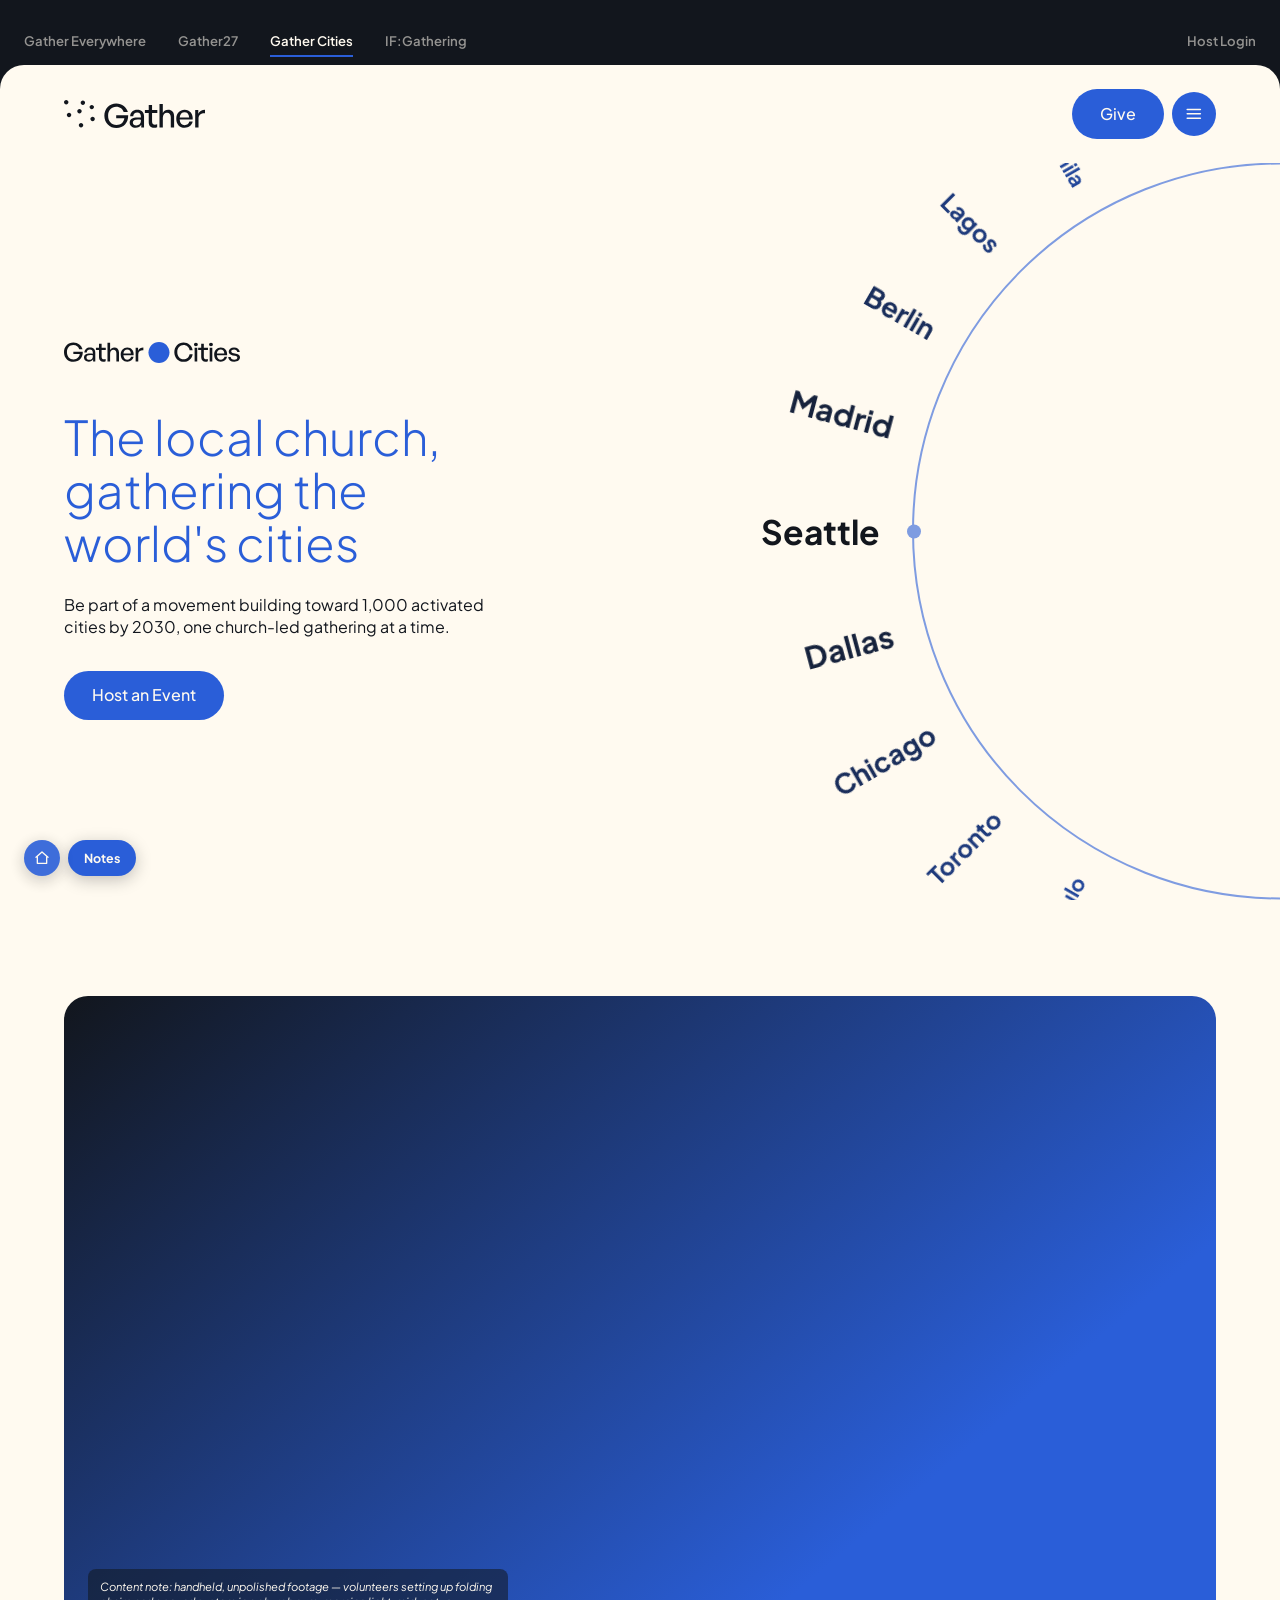
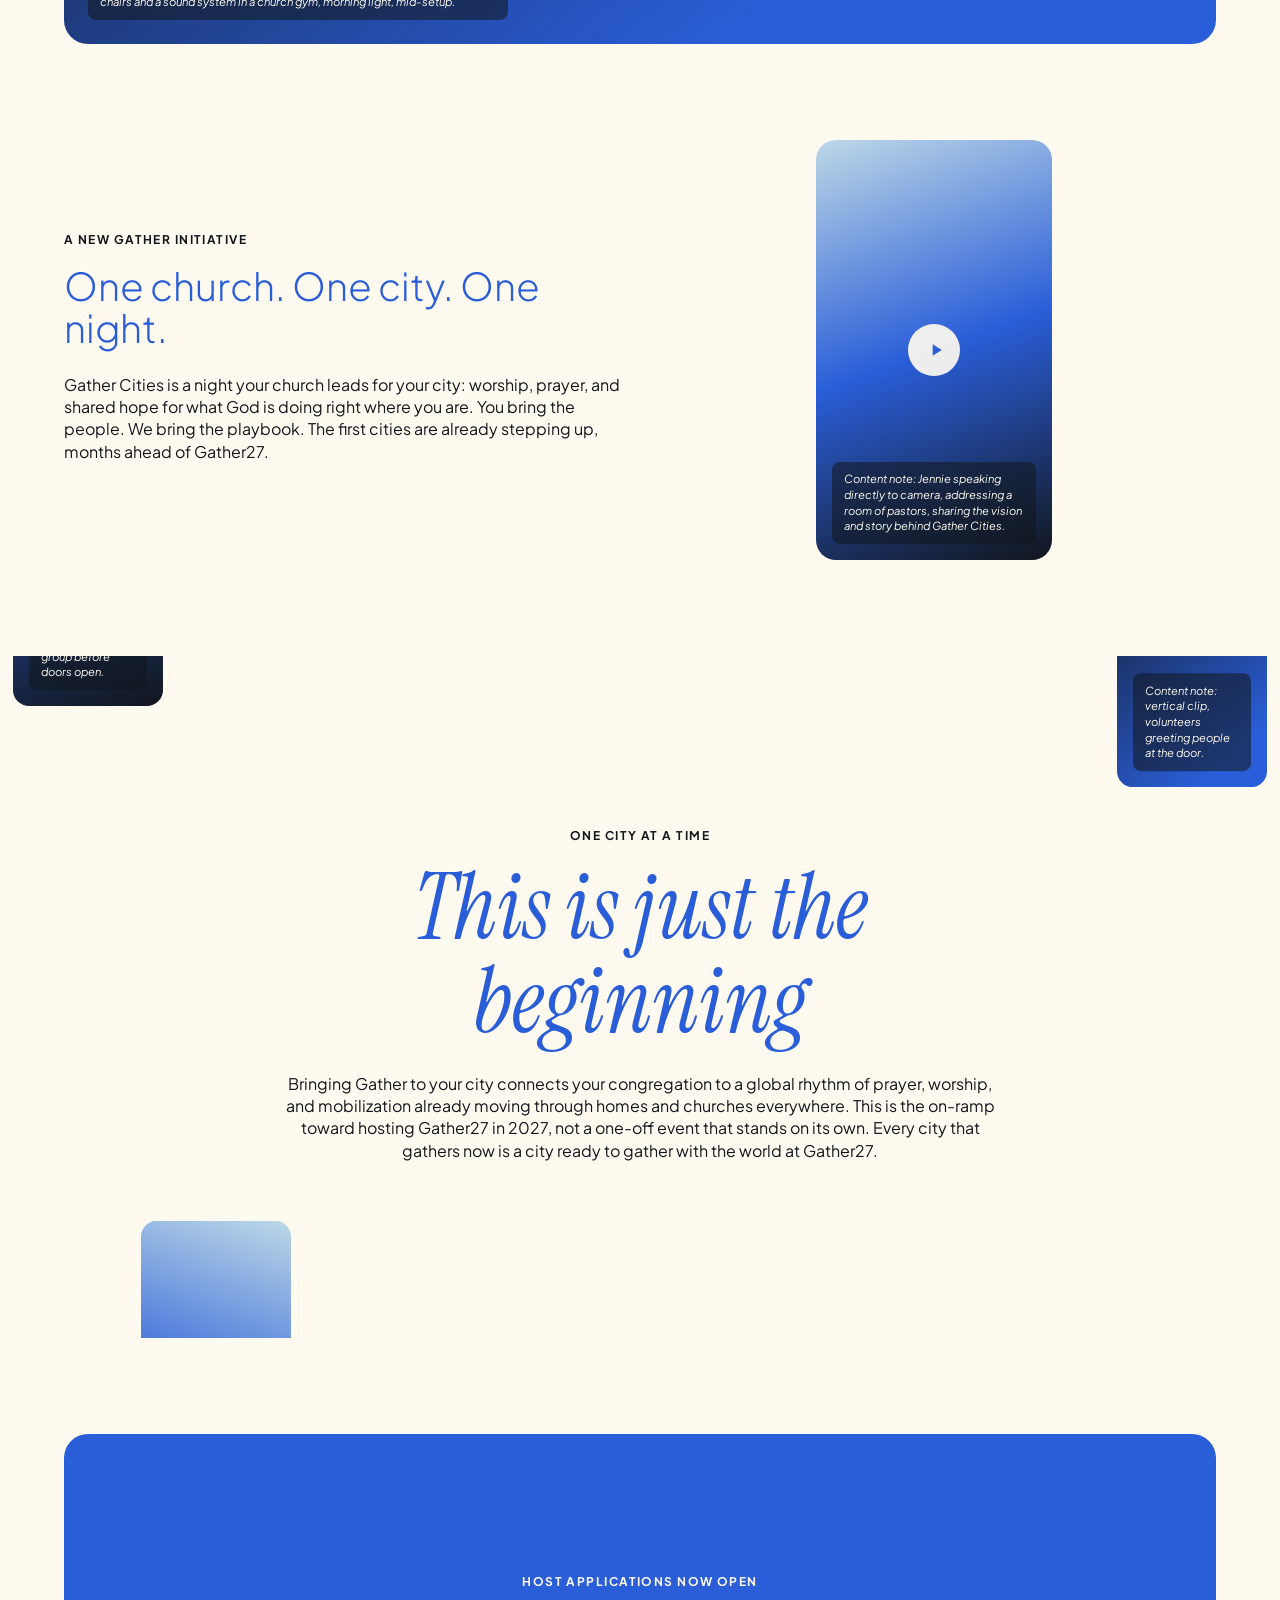
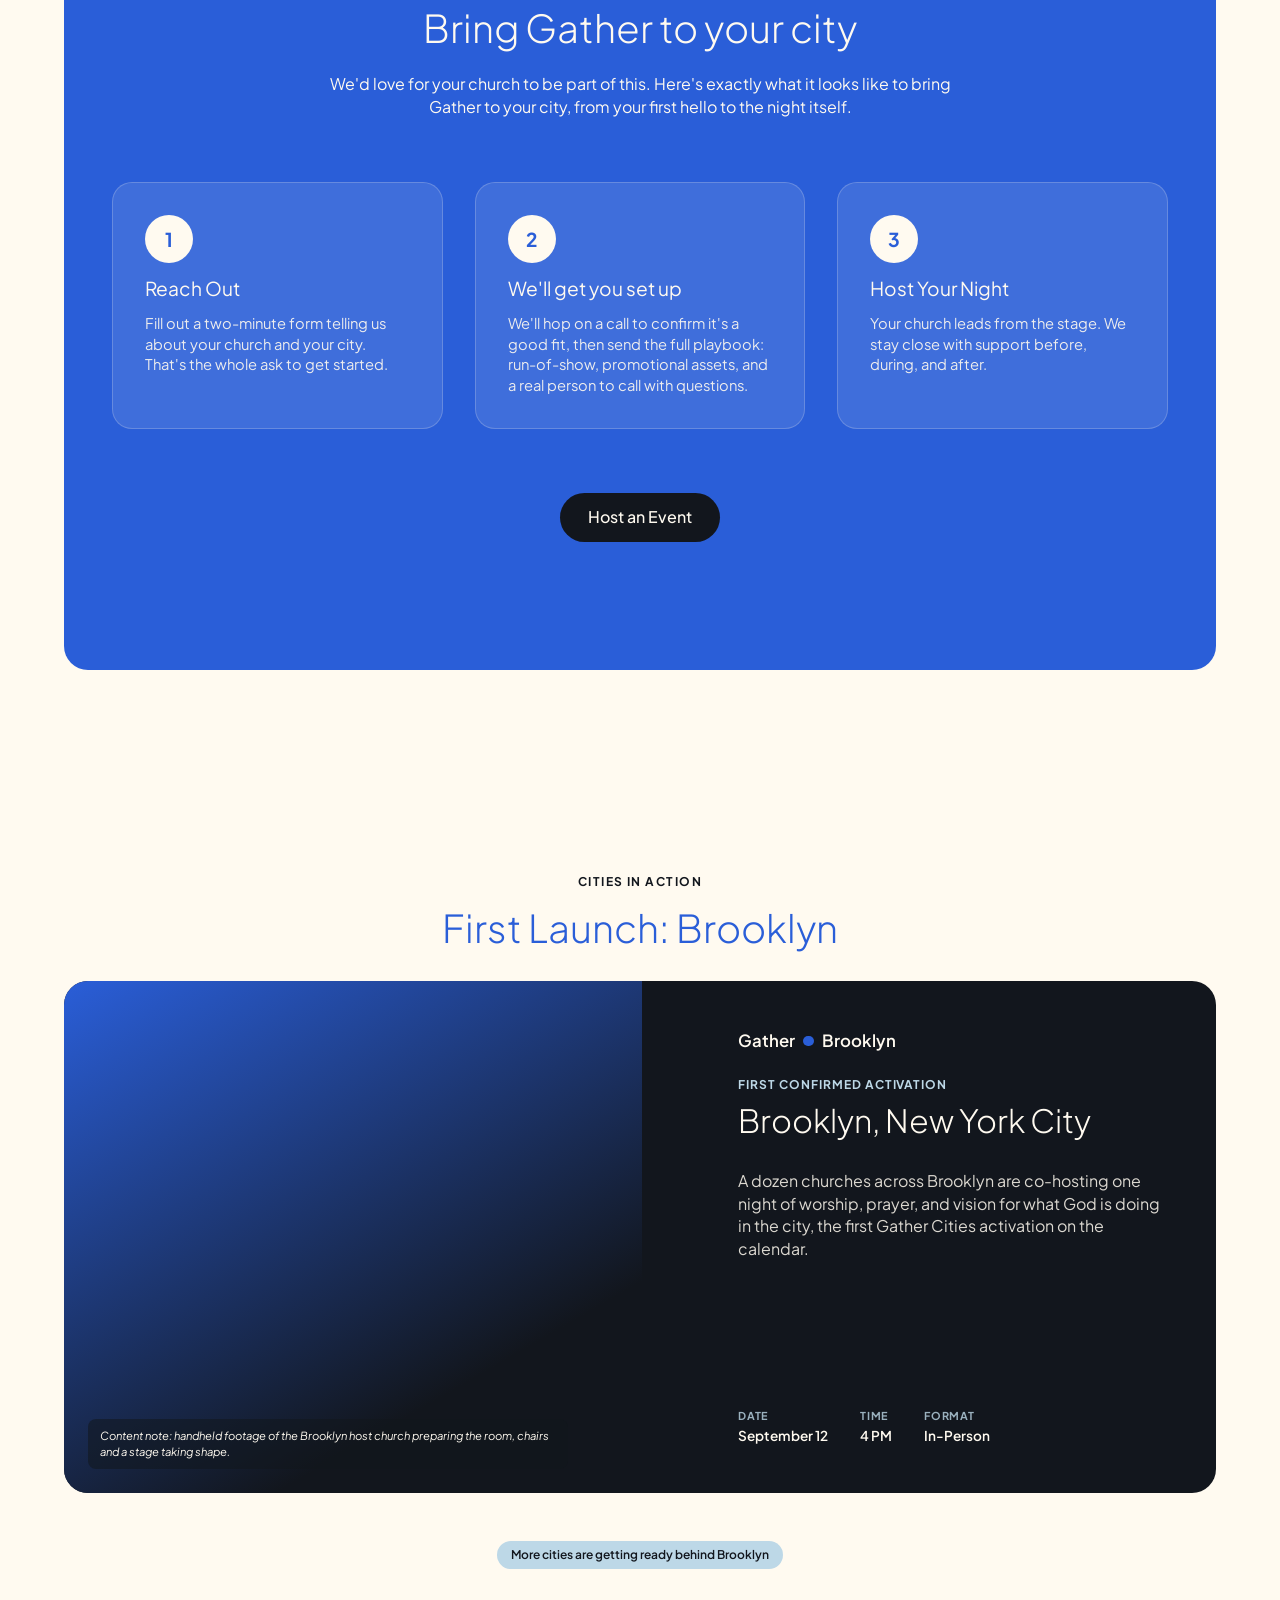
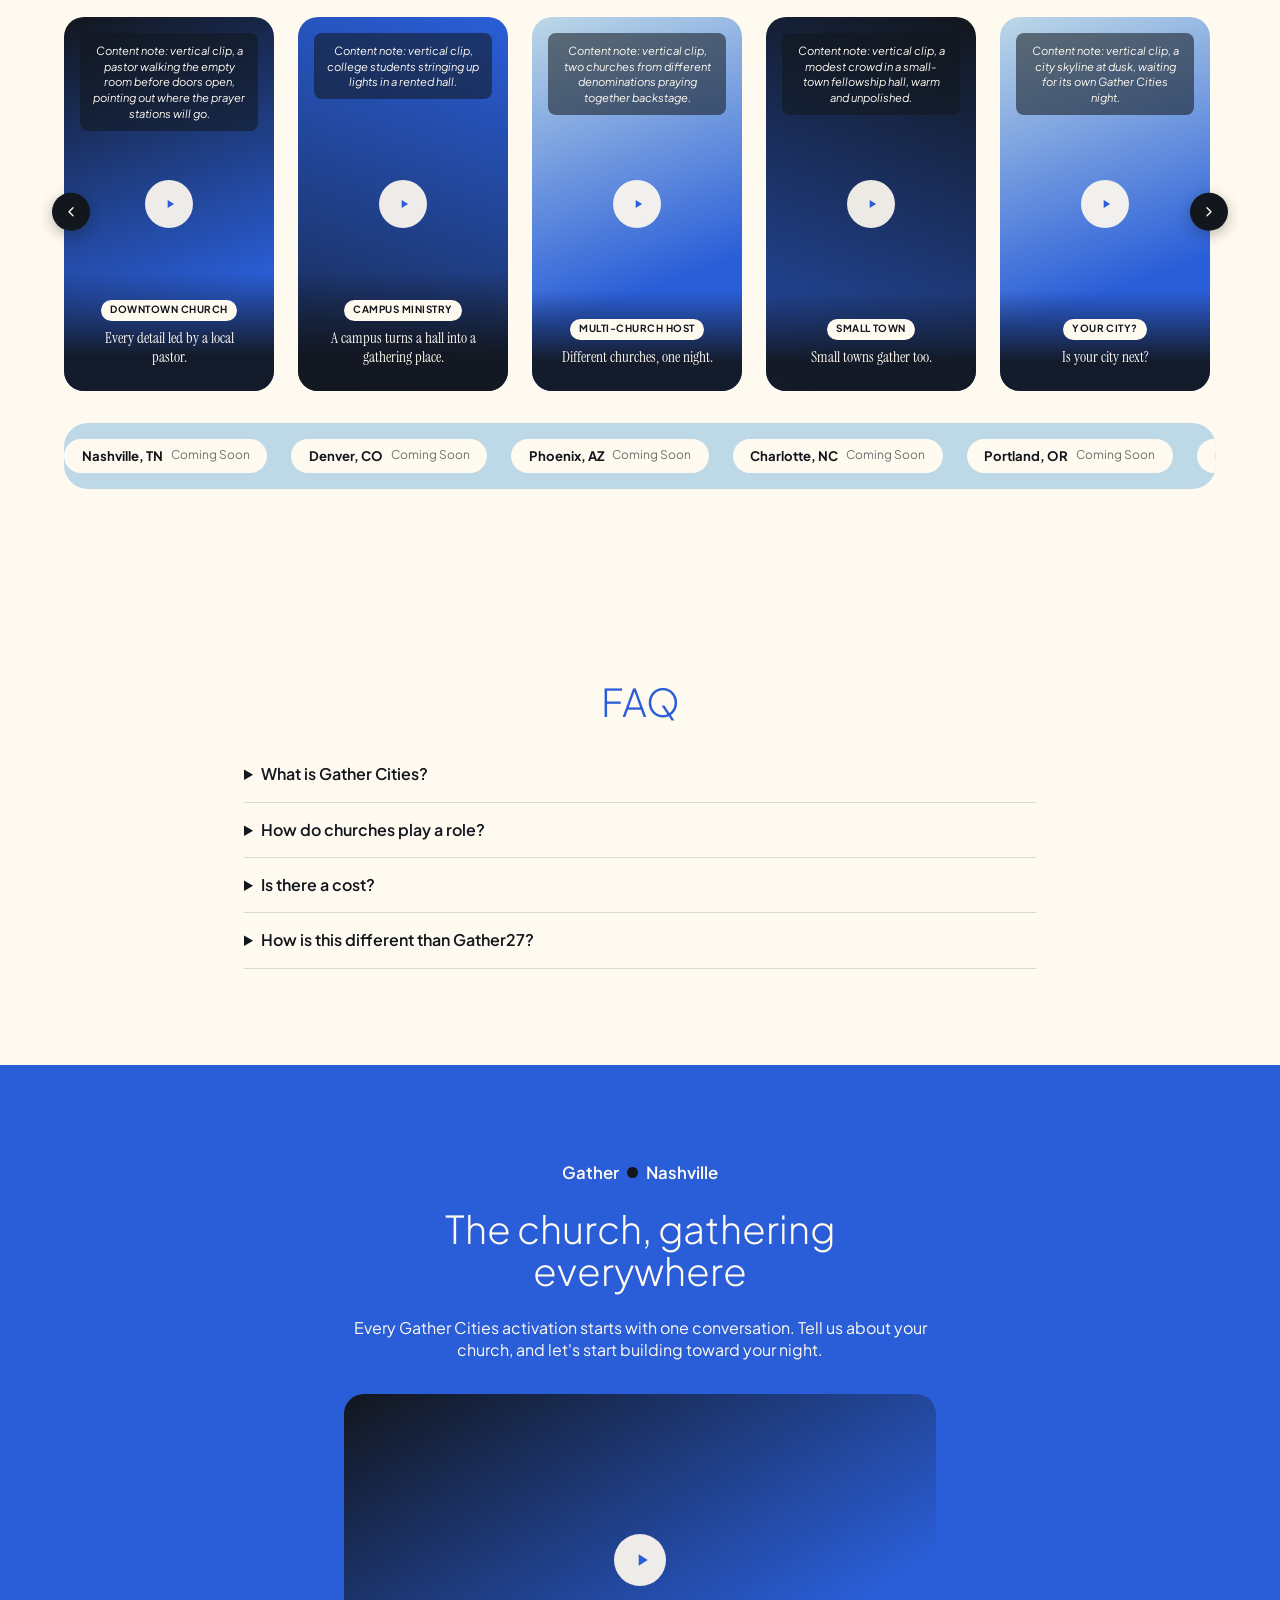
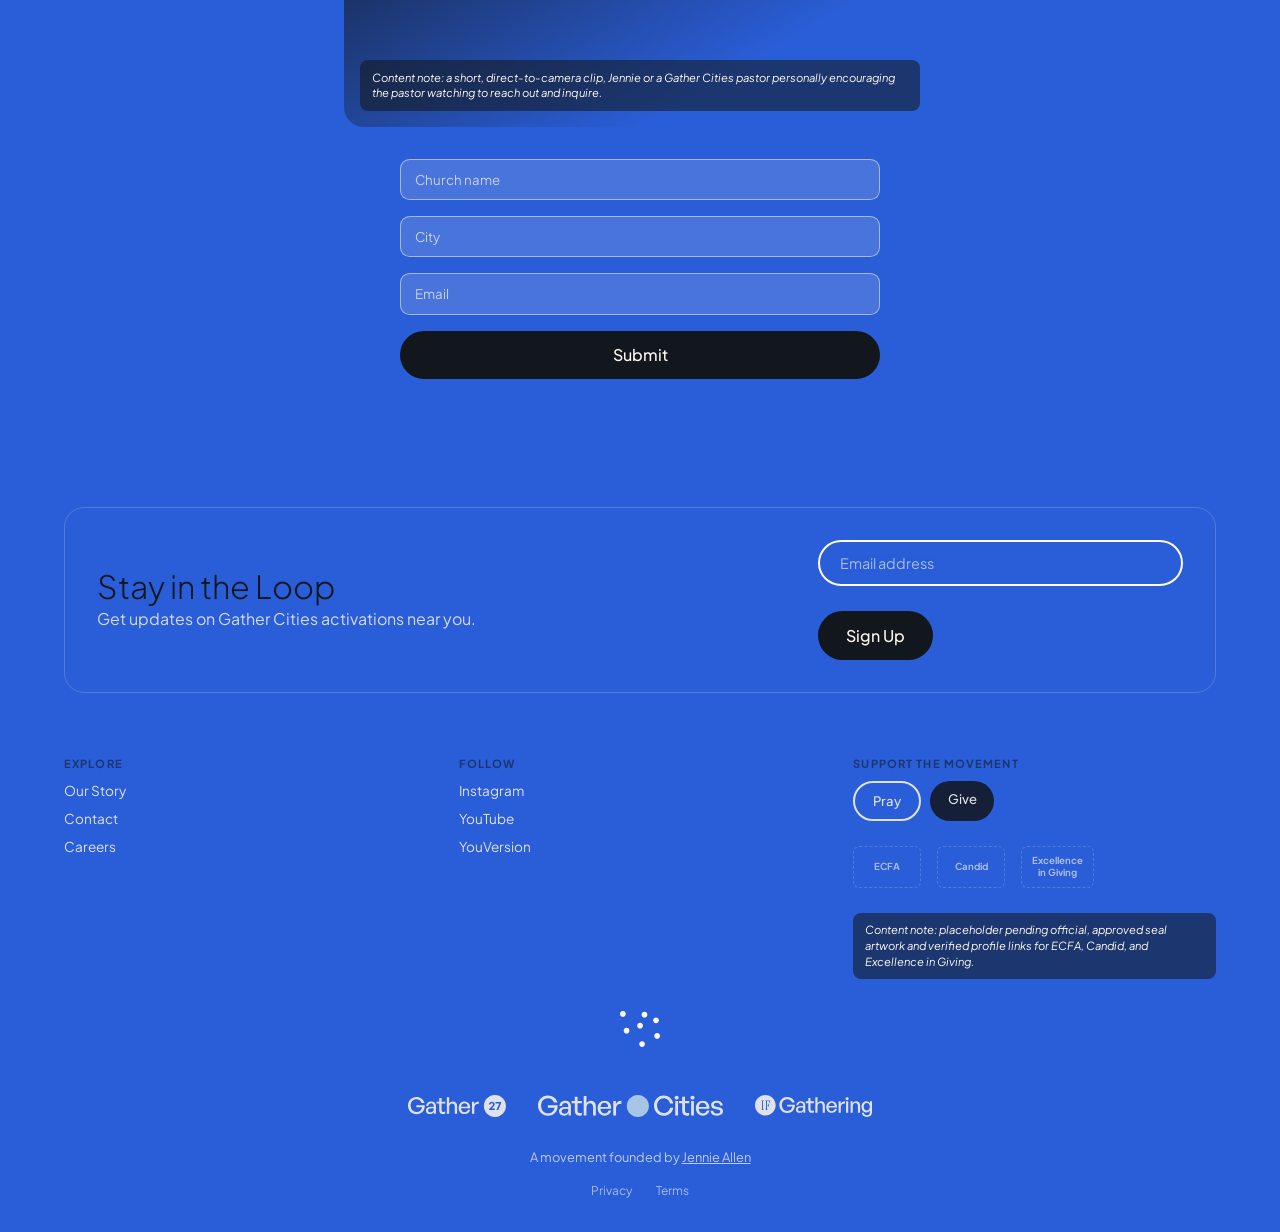
==== commit 689680ab: "Footer restructure: Support the Movement, section headings, trust badges Client feedback. Rebuilt th" ====
--- a/gather-cities.html
+++ b/gather-cities.html
@@ -699,16 +699,37 @@
       </form>
     </div>
   </div>
-  <div class="container" style="padding-block: var(--space-5); display:flex; flex-wrap:wrap; justify-content:space-between; gap: var(--space-3); font-size:0.85rem;">
-    <div style="display:flex; gap: var(--space-4); flex-wrap:wrap;">
-      <a href="#" data-tooltip="/about" style="color:inherit; text-decoration:none;">Our Story</a>
-      <a href="#" data-tooltip="/contact" style="color:inherit; text-decoration:none;">Contact</a>
-      <a href="#" data-tooltip="/careers" style="color:inherit; text-decoration:none;">Careers</a>
-    </div>
-    <div style="display:flex; gap: var(--space-4); flex-wrap:wrap; opacity:0.75;">
-      <a href="#" data-tooltip="@gathereverywhere" style="color:inherit; text-decoration:none;">Instagram</a>
-      <a href="#" data-tooltip="@gathereverywhere" style="color:inherit; text-decoration:none;">YouTube</a>
-      <a href="#" data-tooltip="Gather" style="color:inherit; text-decoration:none;">YouVersion</a>
+  <div class="container footer-links-grid">
+    <div class="footer-link-cluster">
+      <h4 class="footer-cluster-heading">Explore</h4>
+      <a href="#" data-tooltip="/about">Our Story</a>
+      <a href="#" data-tooltip="/contact">Contact</a>
+      <a href="#" data-tooltip="/careers">Careers</a>
+    </div>
+    <div class="footer-link-cluster">
+      <h4 class="footer-cluster-heading">Follow</h4>
+      <a href="#" data-tooltip="@gathereverywhere">Instagram</a>
+      <a href="#" data-tooltip="@gathereverywhere">YouTube</a>
+      <a href="#" data-tooltip="Gather">YouVersion</a>
+    </div>
+    <div class="footer-link-cluster">
+      <h4 class="footer-cluster-heading">Support the Movement</h4>
+      <div class="footer-support-buttons">
+        <a class="btn btn-outline" href="#" data-tooltip="/pray">Pray</a>
+        <a class="btn" href="#" data-tooltip="/give">Give</a>
+      </div>
+      <div class="footer-trust-badges">
+        <a href="#" class="footer-trust-badge" data-tooltip="ECFA Verification Profile" aria-label="ECFA Accredited — view verification profile">
+          <span class="badge-placeholder">ECFA</span>
+        </a>
+        <a href="#" class="footer-trust-badge" data-tooltip="Candid Organization Profile" aria-label="Candid — view organization profile">
+          <span class="badge-placeholder">Candid</span>
+        </a>
+        <a href="#" class="footer-trust-badge" data-tooltip="Excellence in Giving Profile" aria-label="Excellence in Giving — view profile">
+          <span class="badge-placeholder">Excellence<br>in Giving</span>
+        </a>
+      </div>
+      <p class="content-note">Content note: placeholder pending official, approved seal artwork and verified profile links for ECFA, Candid, and Excellence in Giving.</p>
     </div>
   </div>
   <div class="container" style="padding-bottom: var(--space-5); display:flex; justify-content:center;">
--- a/css/base.css
+++ b/css/base.css
@@ -122,6 +122,55 @@
   .footer-email-form input[type="email"] { min-width: 0; }
 }
 
+/* Footer link clusters — shared across all four sub-pages. Each column
+   gets its own small-caps heading (matching .eyebrow-label's look) and
+   its links stack vertically, rather than the previous ad-hoc wrapping
+   rows with no labels. */
+.footer-links-grid {
+  display: grid;
+  grid-template-columns: repeat(3, 1fr);
+  gap: var(--space-4);
+  padding-block: var(--space-4);
+}
+.footer-link-cluster { display: flex; flex-direction: column; gap: 0.55rem; }
+.footer-cluster-heading {
+  font-family: var(--font-primary);
+  font-size: 0.7rem;
+  font-weight: 700;
+  letter-spacing: 0.1em;
+  text-transform: uppercase;
+  opacity: 0.55;
+  margin: 0 0 0.15rem;
+}
+.footer-link-cluster a { color: inherit; text-decoration: none; font-size: 0.85rem; opacity: 0.85; }
+.footer-link-cluster a:hover { opacity: 1; }
+
+/* Support the Movement cluster — Pray/Give buttons + trust badges */
+.footer-support-buttons { display: flex; gap: 0.6rem; flex-wrap: wrap; }
+.footer-support-buttons .btn { padding: 0.55rem 1.1rem; font-size: 0.82rem; }
+.footer-trust-badges { display: flex; align-items: center; gap: var(--space-2); flex-wrap: wrap; margin-top: var(--space-2); }
+.footer-trust-badge { display: flex; }
+.footer-trust-badge .badge-placeholder {
+  display: flex;
+  align-items: center;
+  justify-content: center;
+  min-width: 68px;
+  height: 42px;
+  padding: 0.3rem 0.6rem;
+  border: 1px dashed color-mix(in srgb, currentColor 30%, transparent);
+  border-radius: 0.4rem;
+  font-size: 0.6rem;
+  font-weight: 700;
+  line-height: 1.2;
+  text-align: center;
+  color: inherit;
+  opacity: 0.7;
+}
+.footer-trust-badges + .content-note { margin-top: var(--space-2); max-width: 420px; }
+@media (max-width: 700px) {
+  .footer-links-grid { grid-template-columns: 1fr; gap: var(--space-3); }
+}
+
 /* Nav */
 .site-nav {
   display: flex;
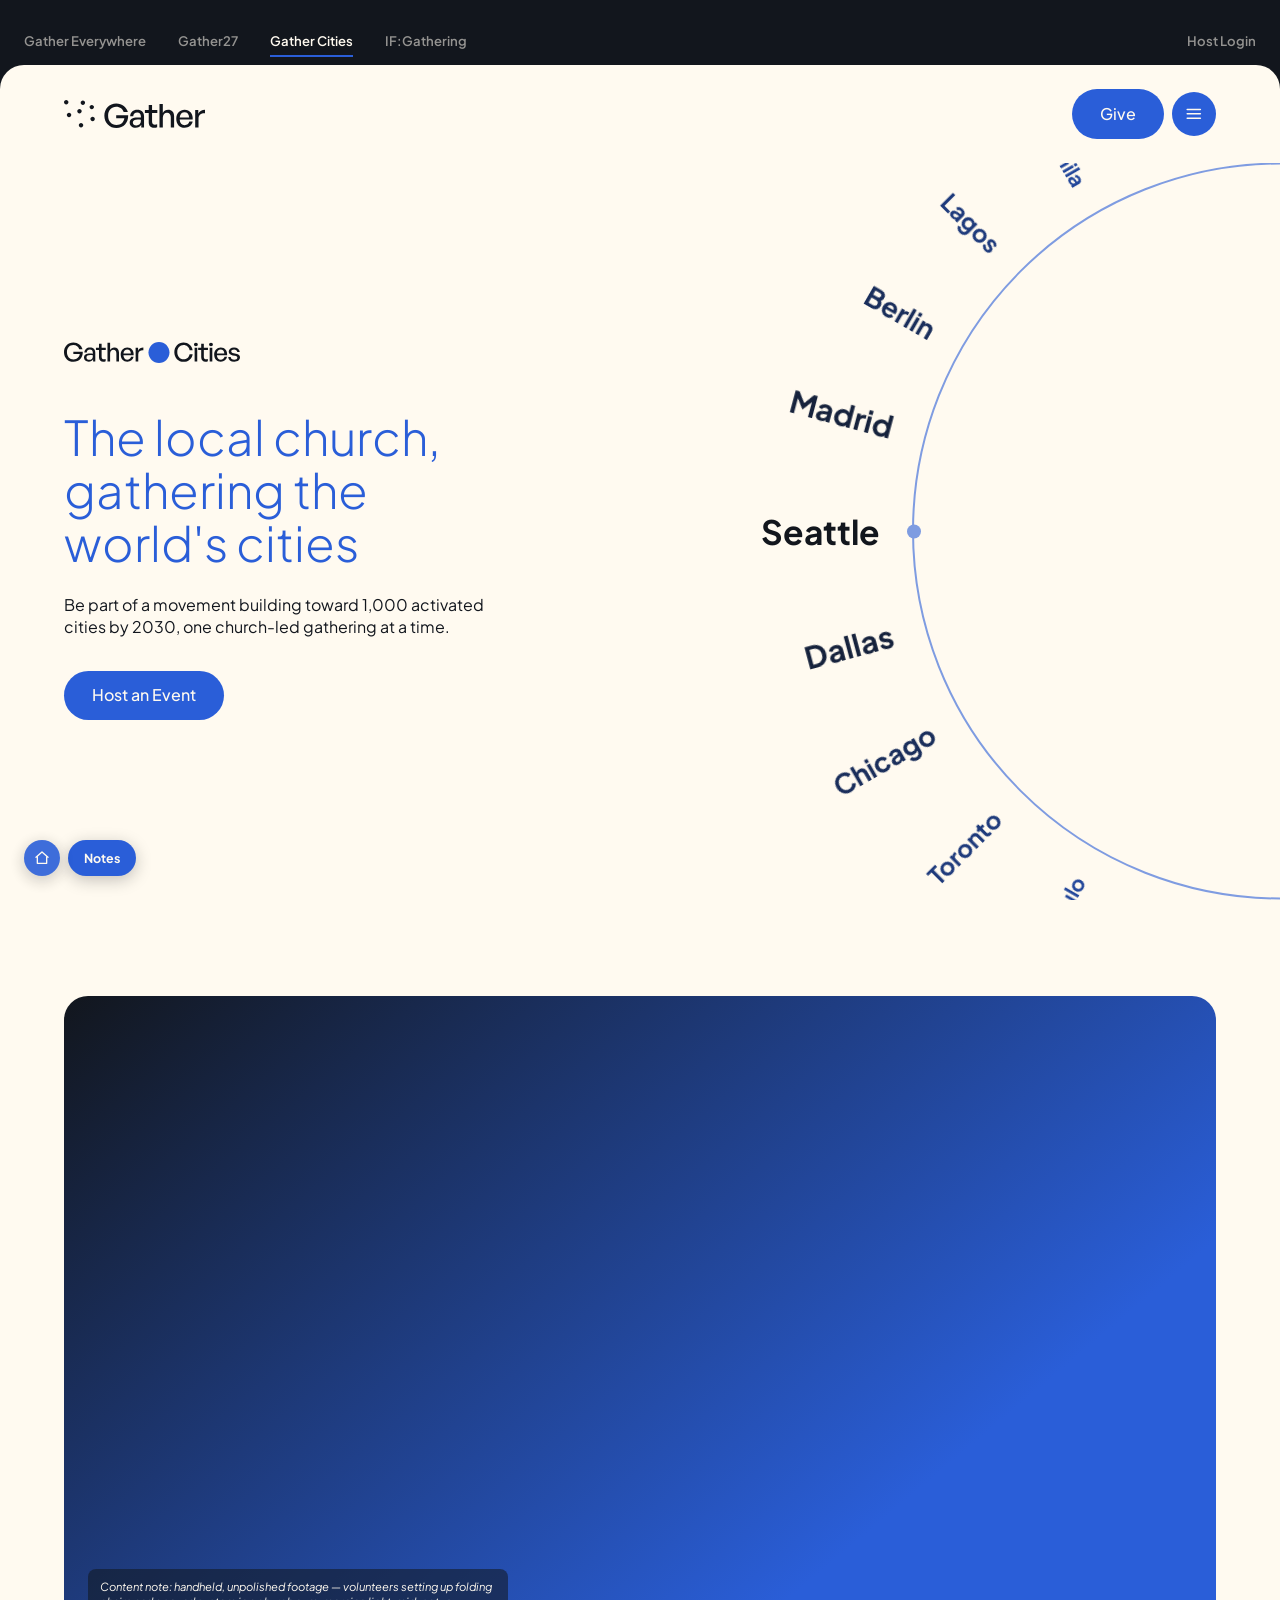
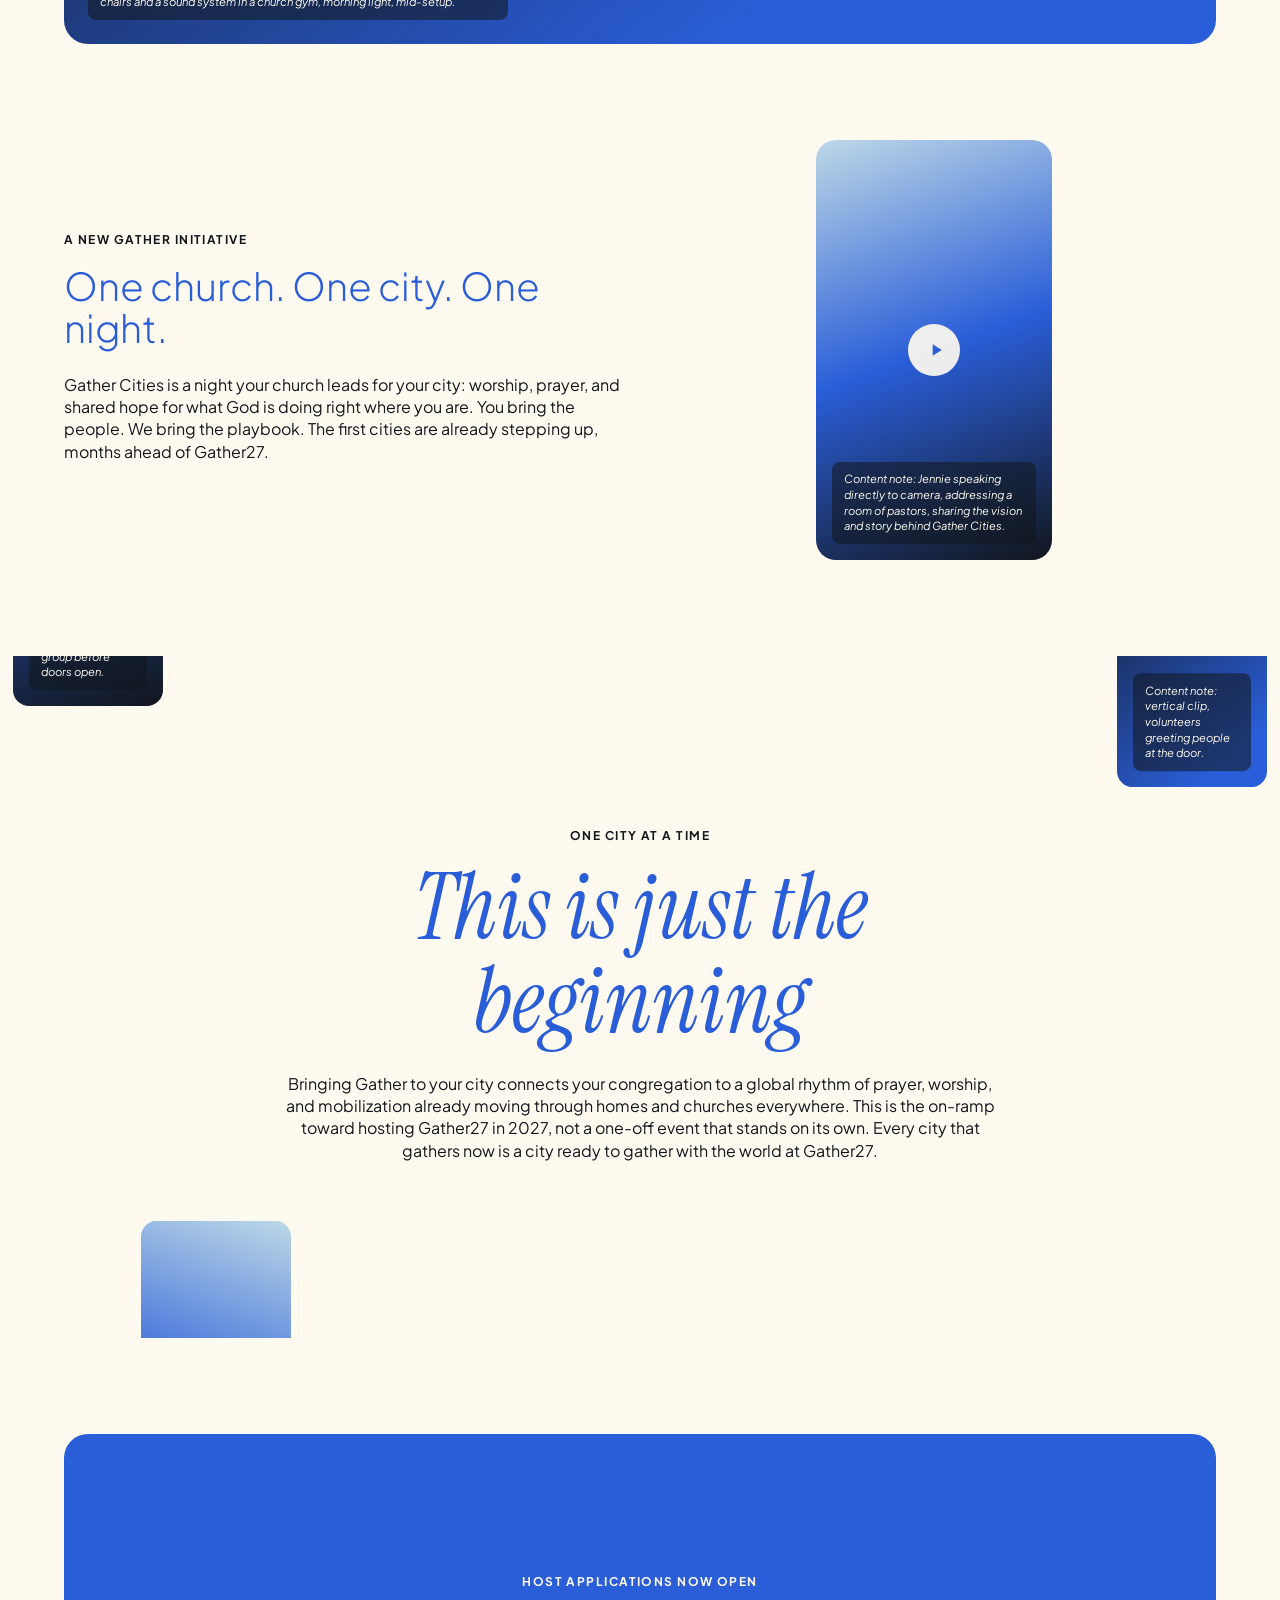
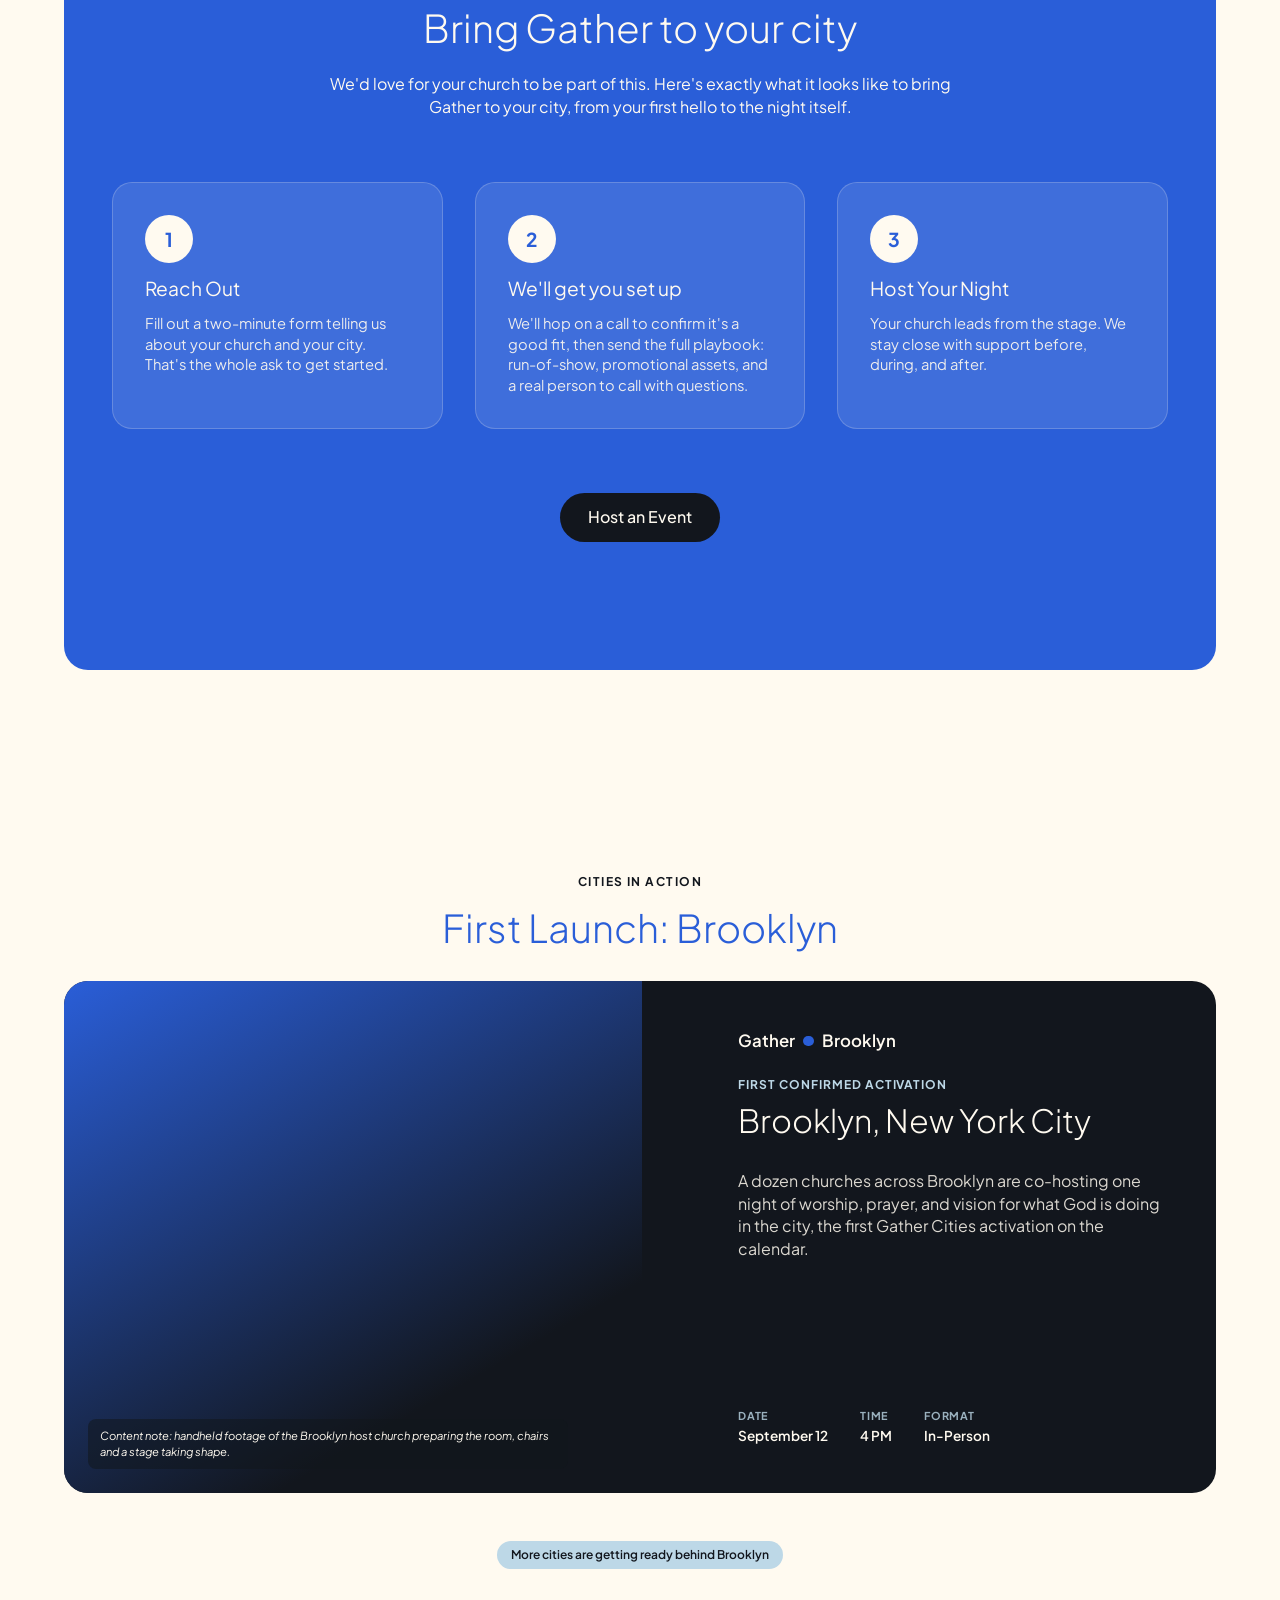
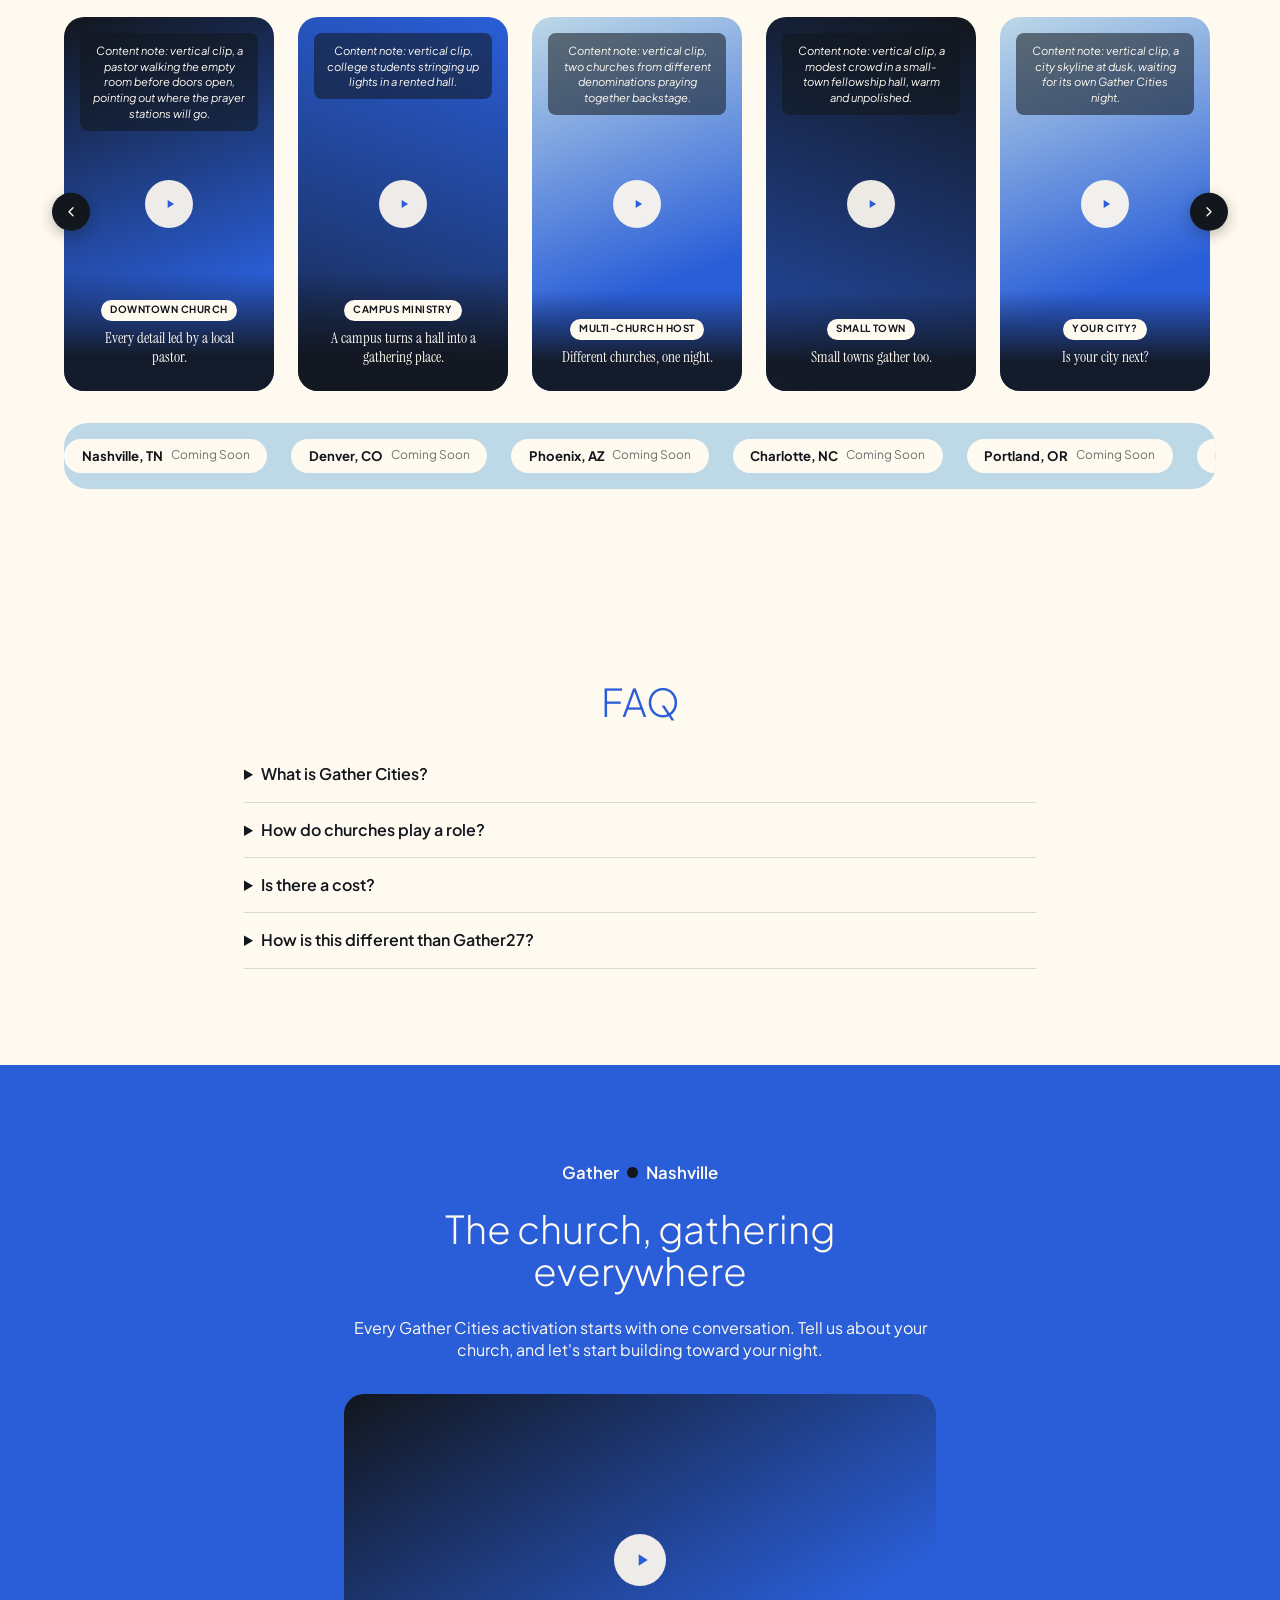
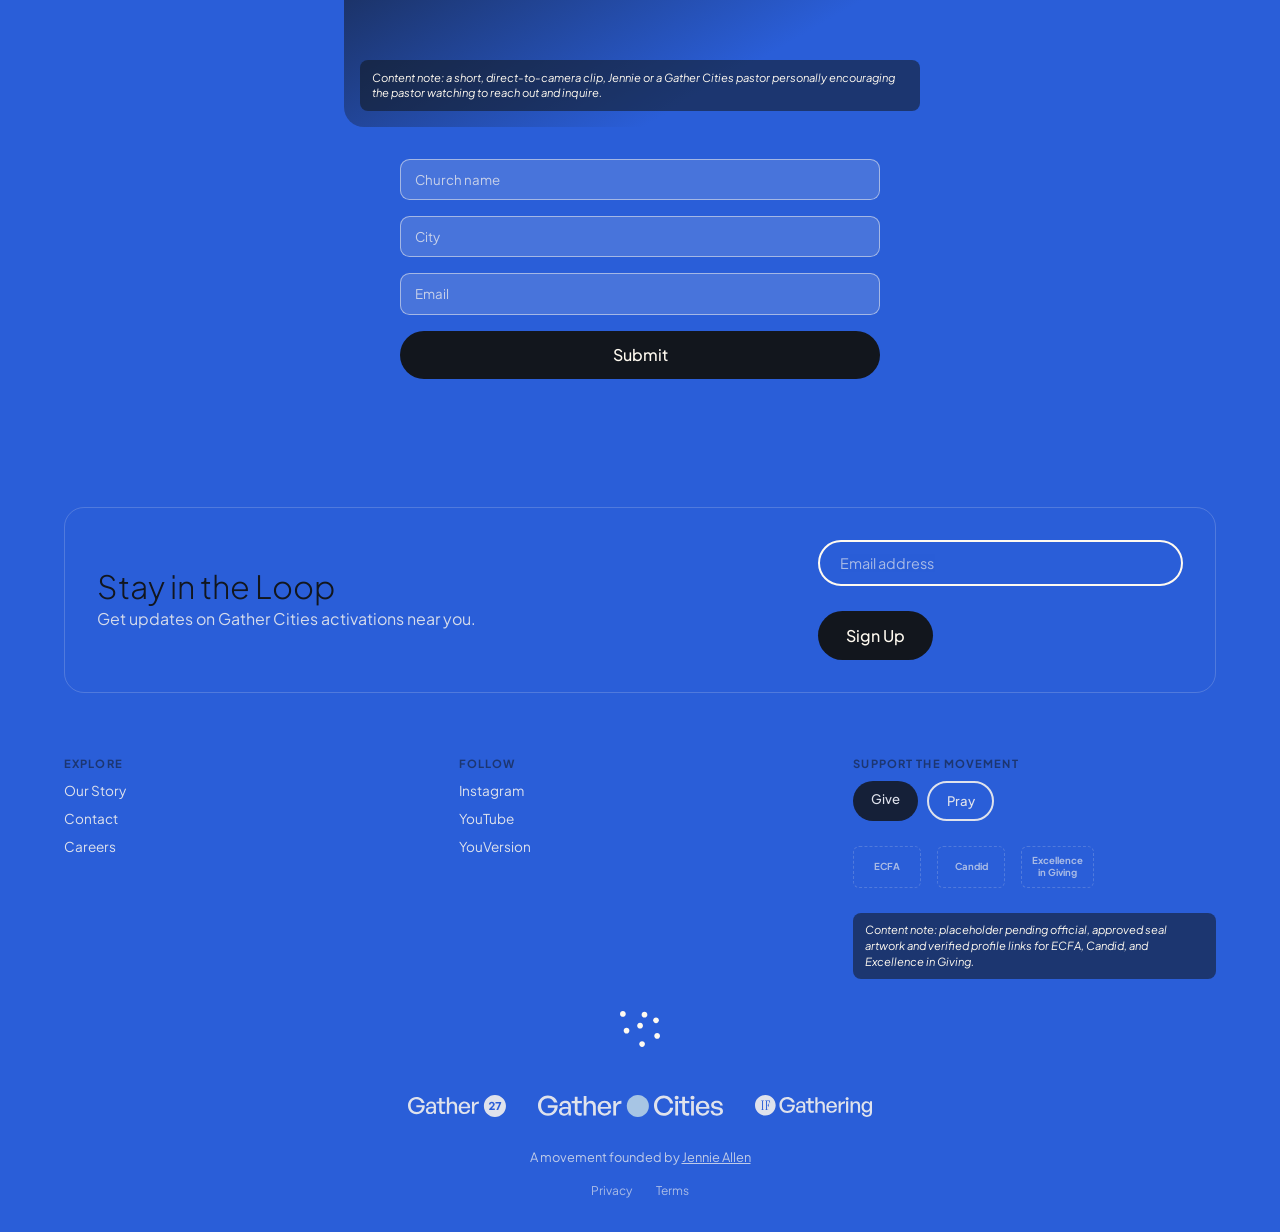
==== commit ddec4fdd: "Swap Give/Pray button order in Support the Movement Client feedback: Give now first (solid), Pray se" ====
--- a/gather-cities.html
+++ b/gather-cities.html
@@ -715,8 +715,8 @@
     <div class="footer-link-cluster">
       <h4 class="footer-cluster-heading">Support the Movement</h4>
       <div class="footer-support-buttons">
+        <a class="btn" href="#" data-tooltip="/give">Give</a>
         <a class="btn btn-outline" href="#" data-tooltip="/pray">Pray</a>
-        <a class="btn" href="#" data-tooltip="/give">Give</a>
       </div>
       <div class="footer-trust-badges">
         <a href="#" class="footer-trust-badge" data-tooltip="ECFA Verification Profile" aria-label="ECFA Accredited — view verification profile">
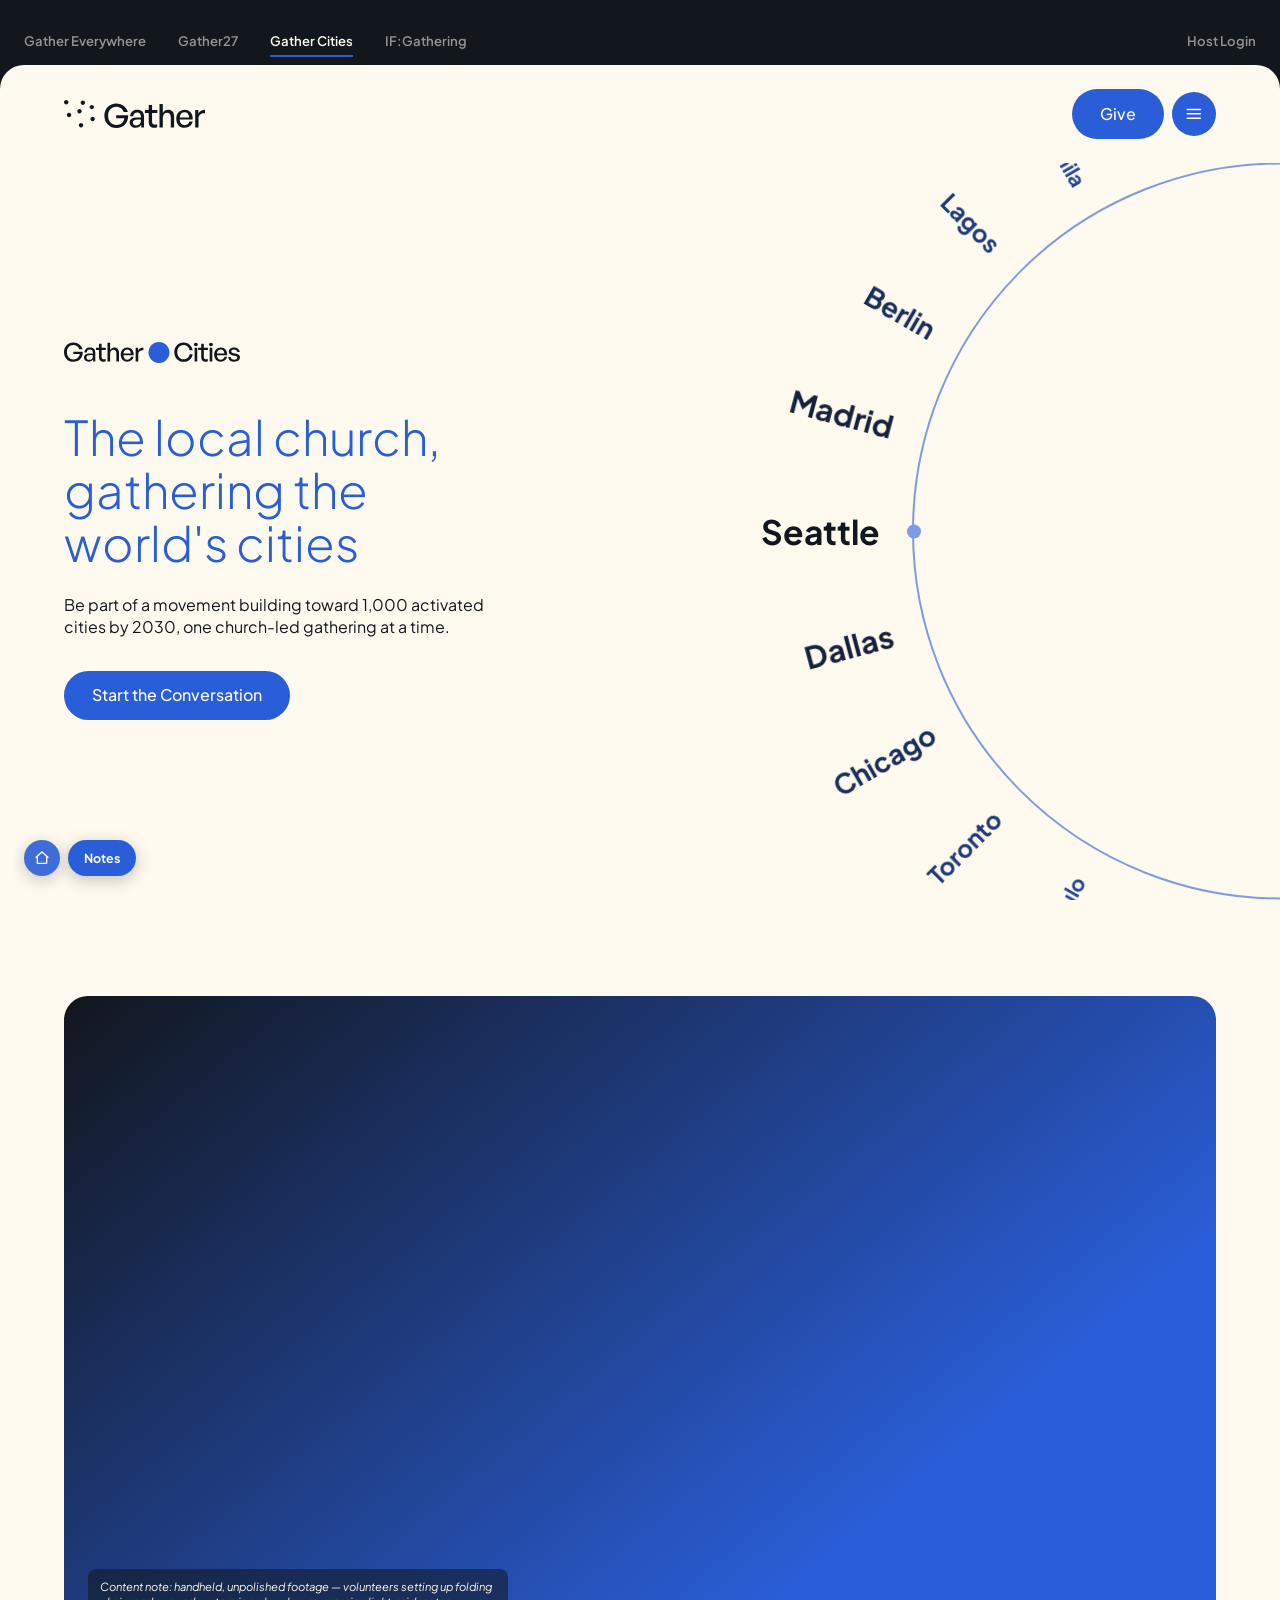
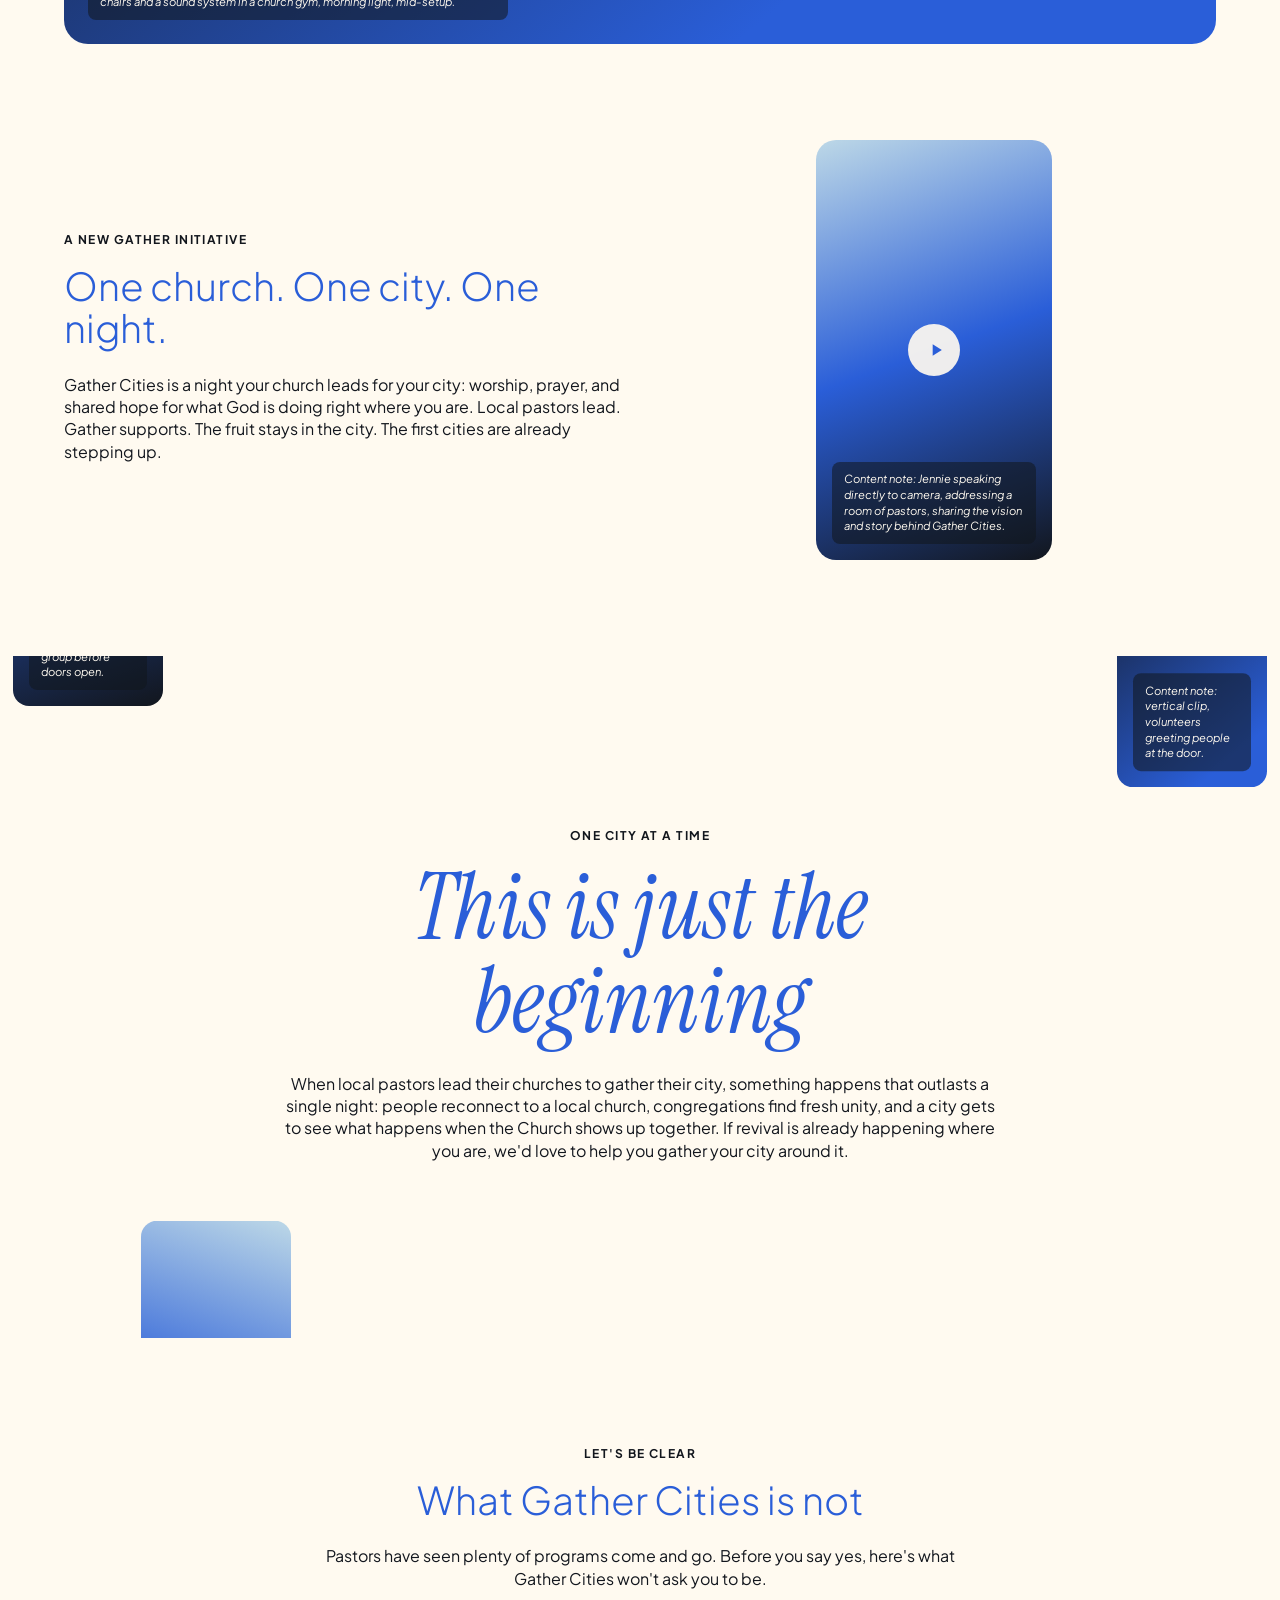
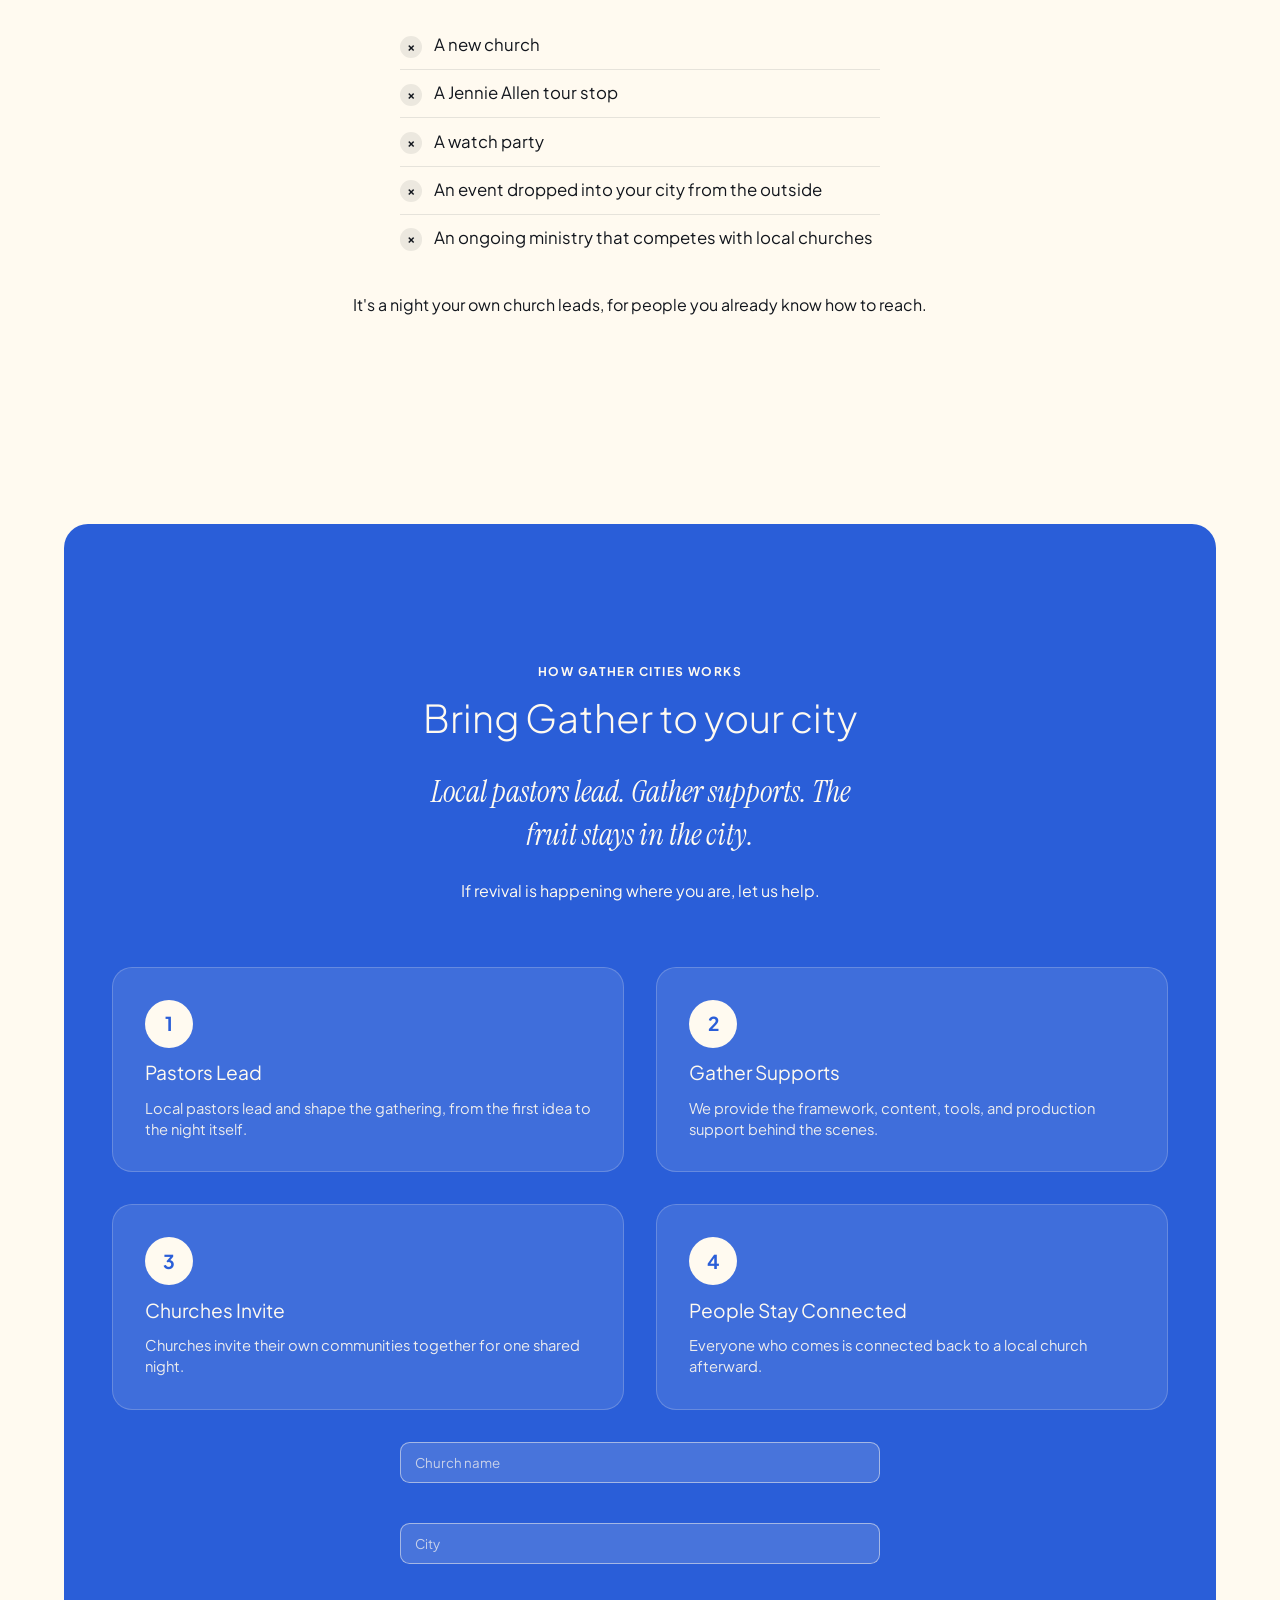
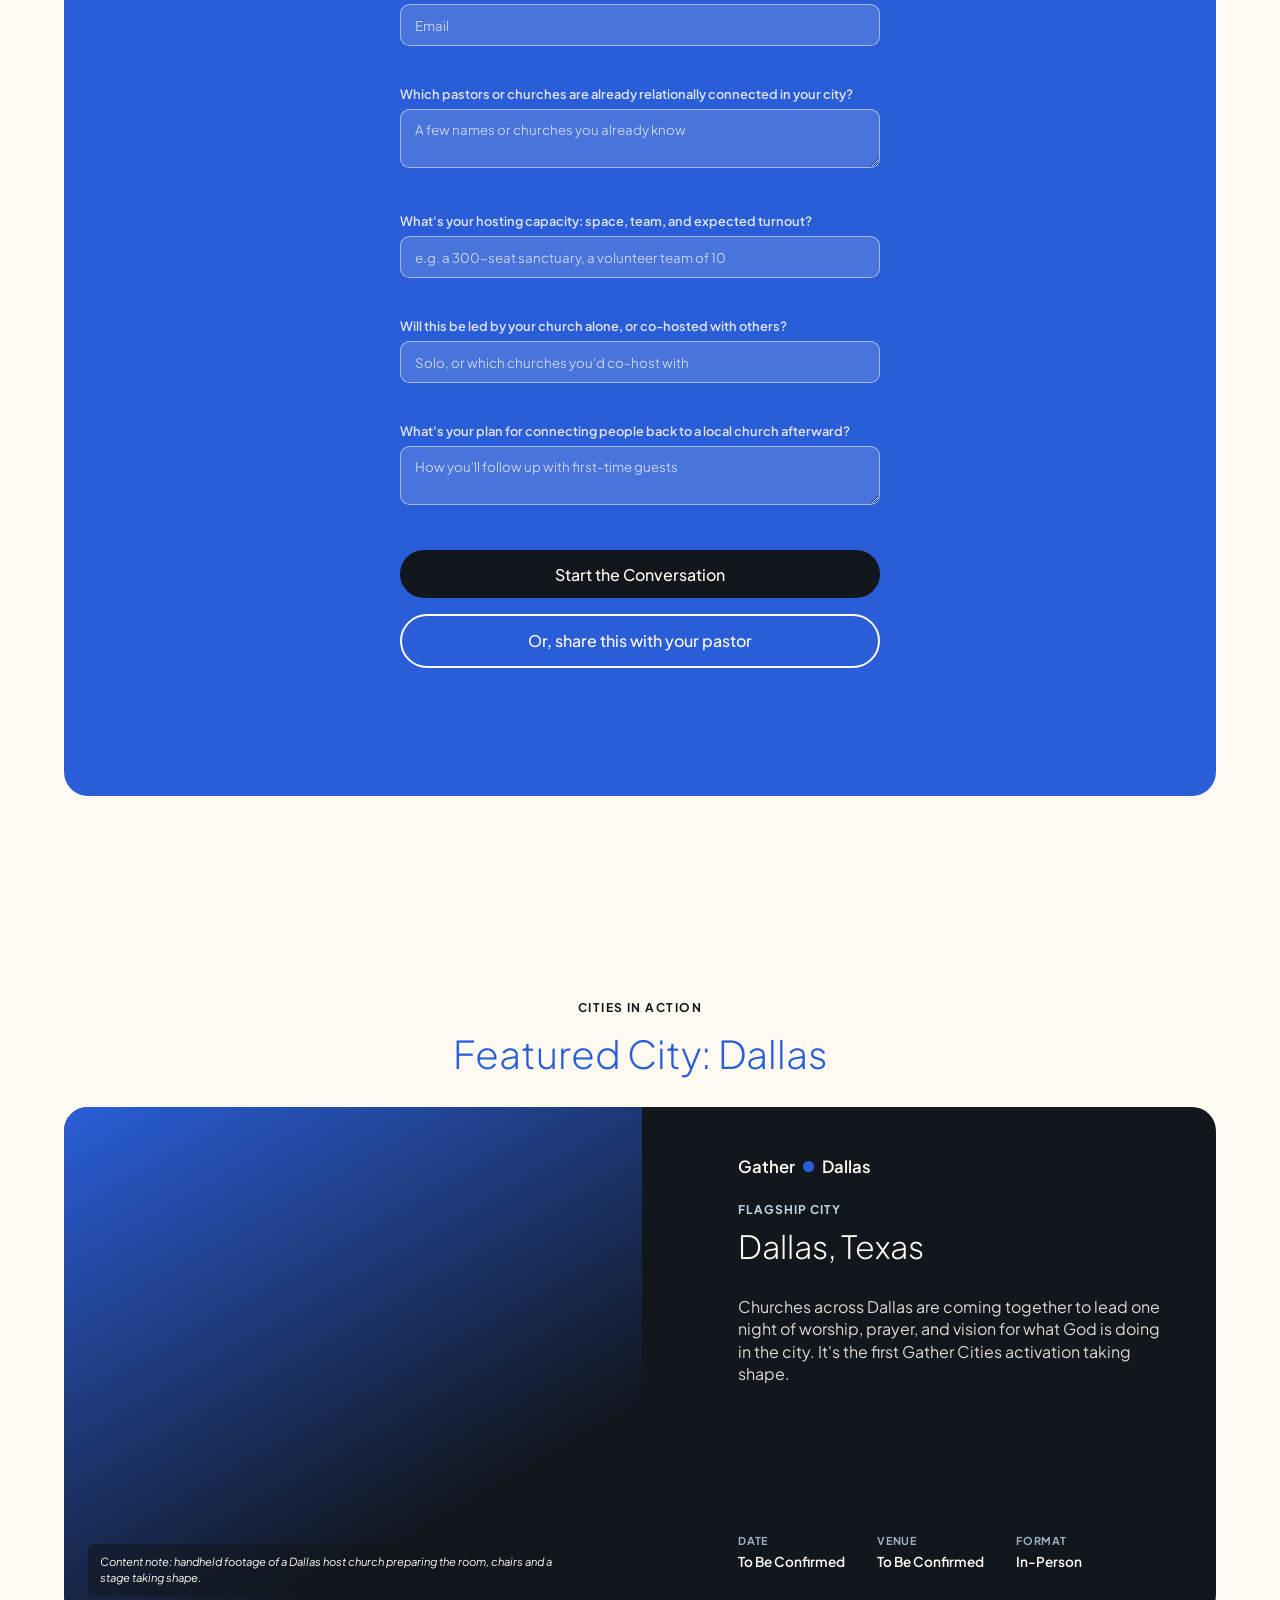
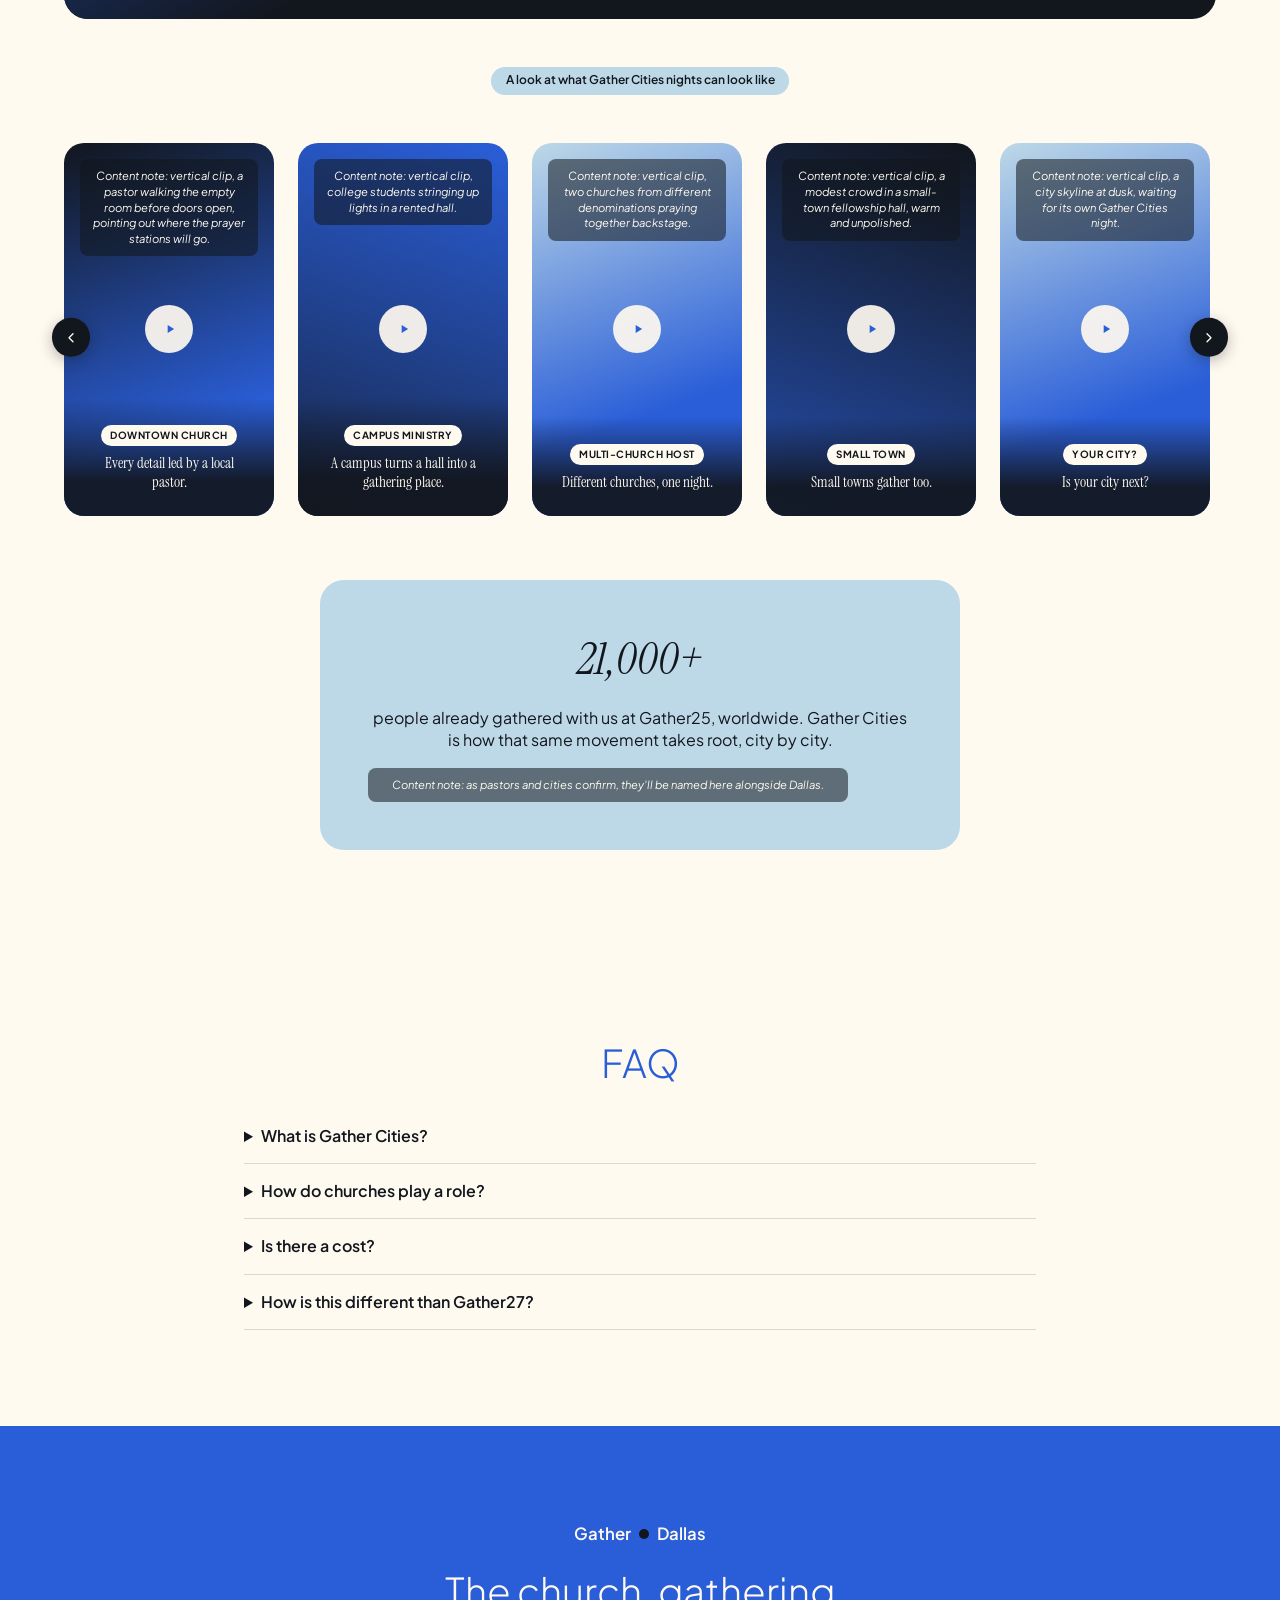
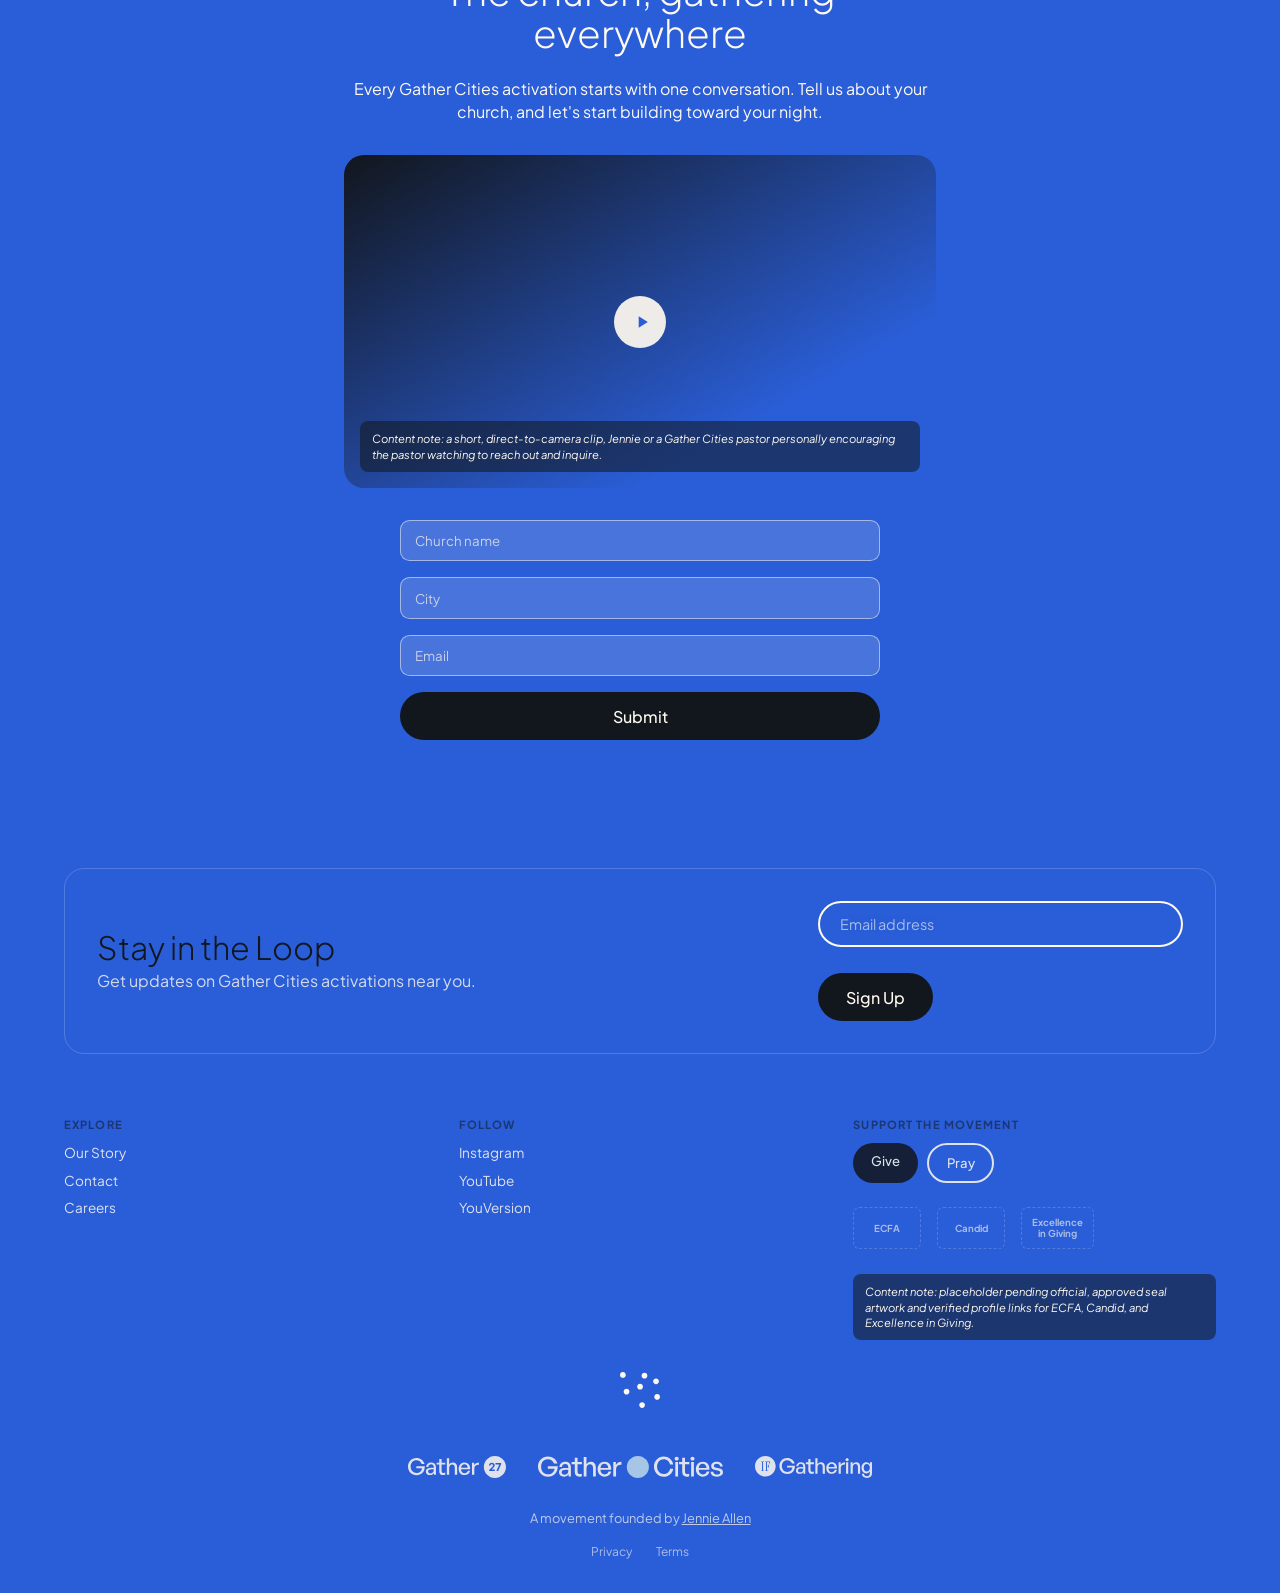
==== commit b312aad7: "Gather Cities: reposition as its own evergreen pastor-facing layer Repositions Cities away from bein" ====
--- a/gather-cities.html
+++ b/gather-cities.html
@@ -229,12 +229,49 @@
   .why-float-4 { right: 11%; bottom: 0%; background: linear-gradient(200deg, var(--color-bright-blue), var(--color-dark-blue) 130%); }
   @media (max-width: 900px) { .why-float { display: none; } }
 
+  /* What This Is Not — a plain reassurance list for skeptical pastors */
+  .not-this-list {
+    list-style: none;
+    padding: 0;
+    margin: var(--space-4) auto 0;
+    max-width: 480px;
+    text-align: left;
+  }
+  .not-this-list li {
+    display: flex;
+    align-items: flex-start;
+    gap: 0.75rem;
+    padding-block: 0.7rem;
+    border-bottom: 1px solid rgba(18,22,29,0.1);
+    font-size: 1.05rem;
+  }
+  .not-this-list li:last-child { border-bottom: none; }
+  .not-this-list .x-mark {
+    flex-shrink: 0;
+    display: flex; align-items: center; justify-content: center;
+    width: 1.4rem; height: 1.4rem;
+    margin-top: 0.15rem;
+    border-radius: 50%;
+    background: rgba(18,22,29,0.08);
+    color: var(--color-dark-blue);
+    font-size: 0.8rem;
+    font-weight: 700;
+    font-family: var(--font-primary);
+  }
+
   /* How it works — an inset rounded blue card (not full-bleed), white text,
      each step its own card inside it with an illustrative icon */
   .how-it-works-band { --heading: var(--color-off-white); border-radius: 1.5rem; padding: var(--space-8) var(--space-5); }
+  .central-message {
+    font-family: var(--font-secondary);
+    font-style: italic;
+    font-size: clamp(1.4rem, 2.6vw, 1.9rem);
+    max-width: 32ch;
+    margin: var(--space-4) auto 0;
+  }
   .how-it-works {
     display: grid;
-    grid-template-columns: repeat(3, 1fr);
+    grid-template-columns: repeat(2, 1fr);
     gap: var(--space-4);
     margin-top: var(--space-6);
     text-align: left;
@@ -261,7 +298,22 @@
   .how-step h4 { margin: 0; font-size: 1.2rem; }
   .how-step p { font-size: 0.92rem; opacity: 0.9; margin: 0; }
 
-  /* Brooklyn feature block — the one confirmed, dated activation */
+  /* Readiness form — asks a few qualifying questions before "Start the
+     Conversation," rather than a bare inquiry form. */
+  .readiness-form { text-align: left; margin-top: var(--space-6); }
+  .readiness-form .field-label {
+    display: block;
+    font-size: 0.8rem;
+    font-weight: 600;
+    opacity: 0.85;
+    margin-bottom: 0.35rem;
+  }
+  .readiness-form .field-group { margin-bottom: var(--space-3); }
+
+  /* Feature block — content now shows Dallas (swapped from Brooklyn); the
+     .brooklyn-feature class name was left as-is to avoid a purely
+     cosmetic rename across the file. Date/venue are TBD placeholders
+     per client direction, not yet a confirmed activation. */
   .brooklyn-feature {
     display: grid;
     grid-template-columns: 1.1fr 1fr;
@@ -283,7 +335,7 @@
     background: linear-gradient(150deg, var(--color-bright-blue), var(--color-dark-blue) 75%);
   }
   /* Gather + dot + city wordmark lockup, reconstructed in CSS to match
-     the hero's real logo asset since no "Gather Brooklyn" mark exists */
+     the hero's real logo asset since no "Gather [City]" mark exists */
   .gather-lockup {
     display: flex; align-items: center; gap: 0.5rem;
     font-family: var(--font-primary); font-weight: 600; font-size: 1.05rem;
@@ -304,26 +356,25 @@
   .brooklyn-feature-meta .label { display: block; font-size: 0.68rem; font-weight: 700; text-transform: uppercase; letter-spacing: 0.06em; color: var(--color-light-blue); opacity: 0.8; margin-bottom: 0.2rem; }
   .brooklyn-feature-meta .value { color: var(--color-off-white); font-weight: 600; }
 
-  /* Queue ticker — hypothetical cities lining up behind Brooklyn */
-  .queue-caption { font-size: 0.8rem; opacity: 0.65; margin-top: var(--space-4); text-align: center; }
-  .queue-ticker-wrap {
-    overflow: hidden;
-    margin-top: var(--space-2);
+  /* Real proof callout — deliberately limited to what's actually true
+     right now (Gather25's reach), not fabricated momentum. More cities
+     and confirmed pastors get added here as commitments come in. */
+  .proof-stat {
+    margin-top: var(--space-5);
     border-radius: 1.5rem;
     background: var(--color-light-blue);
-    padding-block: var(--space-2);
-  }
-  .queue-ticker-track { display: flex; gap: var(--space-3); width: max-content; animation: queue-ticker-scroll 34s linear infinite; }
-  .queue-ticker-item {
-    display: flex; align-items: center; gap: 0.5rem;
-    white-space: nowrap; font-size: 0.82rem;
-    background: var(--color-off-white); color: var(--color-dark-blue);
-    border-radius: 999px; padding: 0.5rem 1.1rem;
-  }
-  .queue-ticker-item .city { font-weight: 700; }
-  .queue-ticker-item .status { opacity: 0.6; font-size: 0.75rem; }
-  @keyframes queue-ticker-scroll { from { transform: translateX(0); } to { transform: translateX(-50%); } }
-  @media (prefers-reduced-motion: reduce) { .queue-ticker-track { animation: none; overflow-x: auto; } }
+    padding: var(--space-5);
+    max-width: 640px;
+    margin-inline: auto;
+  }
+  .proof-stat .stat-number {
+    font-family: var(--font-secondary);
+    font-style: italic;
+    font-size: clamp(2rem, 4vw, 2.8rem);
+    color: var(--color-dark-blue);
+    display: block;
+  }
+  .proof-stat p { margin-top: var(--space-2); }
 
   /* Cities-in-Action reel (documentary/grassroots take on the Moments-reel pattern) */
   .reel-banner {
@@ -484,7 +535,7 @@
           <h1 style="max-width:20ch;">The local church, gathering the world's cities</h1>
           <p style="max-width:52ch;">Be part of a movement building toward 1,000 activated cities by 2030, one church-led gathering at a time.</p>
           <div style="margin-top: var(--space-4);">
-            <a class="btn" href="#" data-tooltip="#host-inquiry">Host an Event</a>
+            <a class="btn" href="#" data-tooltip="/start-the-conversation">Start the Conversation</a>
           </div>
         </div>
       </div>
@@ -535,7 +586,7 @@
       <div>
         <p class="eyebrow-label">A New Gather Initiative</p>
         <h2>One church. One city. One night.</h2>
-        <p>Gather Cities is a night your church leads for your city: worship, prayer, and shared hope for what God is doing right where you are. You bring the people. We bring the playbook. The first cities are already stepping up, months ahead of Gather27.</p>
+        <p>Gather Cities is a night your church leads for your city: worship, prayer, and shared hope for what God is doing right where you are. Local pastors lead. Gather supports. The fruit stays in the city. The first cities are already stepping up.</p>
       </div>
       <div class="jennie-video">
         <div class="play-button" aria-hidden="true">
@@ -555,35 +606,86 @@
       <div class="jumbo-wrap" style="text-align:center;">
         <p class="eyebrow-label" style="margin-inline:auto;">One City at a Time</p>
         <h2 class="jumbo-headline accent">This is just the beginning</h2>
-        <p style="margin-inline:auto; max-width:60ch;">Bringing Gather to your city connects your congregation to a global rhythm of prayer, worship, and mobilization already moving through homes and churches everywhere. This is the on-ramp toward hosting Gather27 in 2027, not a one-off event that stands on its own. Every city that gathers now is a city ready to gather with the world at Gather27.</p>
-      </div>
+        <p style="margin-inline:auto; max-width:60ch;">When local pastors lead their churches to gather their city, something happens that outlasts a single night: people reconnect to a local church, congregations find fresh unity, and a city gets to see what happens when the Church shows up together. If revival is already happening where you are, we'd love to help you gather your city around it.</p>
+      </div>
+    </div>
+  </section>
+
+  <section id="not-this" class="pairing-01">
+    <div class="container" style="text-align:center;">
+      <p class="eyebrow-label" style="margin-inline:auto;">Let's Be Clear</p>
+      <h2 style="max-width:20ch; margin-inline:auto;">What Gather Cities is not</h2>
+      <p style="margin-inline:auto; max-width:56ch;">Pastors have seen plenty of programs come and go. Before you say yes, here's what Gather Cities won't ask you to be.</p>
+      <ul class="not-this-list">
+        <li><span class="x-mark">&times;</span> A new church</li>
+        <li><span class="x-mark">&times;</span> A Jennie Allen tour stop</li>
+        <li><span class="x-mark">&times;</span> A watch party</li>
+        <li><span class="x-mark">&times;</span> An event dropped into your city from the outside</li>
+        <li><span class="x-mark">&times;</span> An ongoing ministry that competes with local churches</li>
+      </ul>
+      <p style="margin-inline:auto; max-width:56ch; margin-top:var(--space-4);">It's a night your own church leads, for people you already know how to reach.</p>
     </div>
   </section>
 
   <section id="how-it-works" class="pairing-01">
     <div class="container">
       <div class="how-it-works-band pairing-02" style="text-align:center;">
-        <p class="eyebrow-label" style="margin-inline:auto; color:var(--color-off-white);">Host Applications Now Open</p>
+        <p class="eyebrow-label" style="margin-inline:auto; color:var(--color-off-white);">How Gather Cities Works</p>
         <h2>Bring Gather to your city</h2>
-        <p style="margin-inline:auto; max-width:56ch;">We'd love for your church to be part of this. Here's exactly what it looks like to bring Gather to your city, from your first hello to the night itself.</p>
+        <p class="central-message">Local pastors lead. Gather supports. The fruit stays in the city.</p>
+        <p style="margin-inline:auto; max-width:56ch; margin-top:var(--space-3);">If revival is happening where you are, let us help.</p>
         <div class="how-it-works">
           <div class="how-step">
             <span class="how-step-number">1</span>
-            <h4>Reach Out</h4>
-            <p>Fill out a two-minute form telling us about your church and your city. That's the whole ask to get started.</p>
+            <h4>Pastors Lead</h4>
+            <p>Local pastors lead and shape the gathering, from the first idea to the night itself.</p>
           </div>
           <div class="how-step">
             <span class="how-step-number">2</span>
-            <h4>We'll get you set up</h4>
-            <p>We'll hop on a call to confirm it's a good fit, then send the full playbook: run-of-show, promotional assets, and a real person to call with questions.</p>
+            <h4>Gather Supports</h4>
+            <p>We provide the framework, content, tools, and production support behind the scenes.</p>
           </div>
           <div class="how-step">
             <span class="how-step-number">3</span>
-            <h4>Host Your Night</h4>
-            <p>Your church leads from the stage. We stay close with support before, during, and after.</p>
+            <h4>Churches Invite</h4>
+            <p>Churches invite their own communities together for one shared night.</p>
+          </div>
+          <div class="how-step">
+            <span class="how-step-number">4</span>
+            <h4>People Stay Connected</h4>
+            <p>Everyone who comes is connected back to a local church afterward.</p>
           </div>
         </div>
-        <a class="btn" href="#" data-tooltip="#host-inquiry" style="margin-top: var(--space-6); display:inline-block;">Host an Event</a>
+
+        <form class="cta-form readiness-form">
+          <div class="field-group">
+            <input type="text" placeholder="Church name">
+          </div>
+          <div class="field-group">
+            <input type="text" placeholder="City">
+          </div>
+          <div class="field-group">
+            <input type="email" placeholder="Email">
+          </div>
+          <div class="field-group">
+            <span class="field-label">Which pastors or churches are already relationally connected in your city?</span>
+            <textarea rows="2" placeholder="A few names or churches you already know"></textarea>
+          </div>
+          <div class="field-group">
+            <span class="field-label">What's your hosting capacity: space, team, and expected turnout?</span>
+            <input type="text" placeholder="e.g. a 300-seat sanctuary, a volunteer team of 10">
+          </div>
+          <div class="field-group">
+            <span class="field-label">Will this be led by your church alone, or co-hosted with others?</span>
+            <input type="text" placeholder="Solo, or which churches you'd co-host with">
+          </div>
+          <div class="field-group">
+            <span class="field-label">What's your plan for connecting people back to a local church afterward?</span>
+            <textarea rows="2" placeholder="How you'll follow up with first-time guests"></textarea>
+          </div>
+          <button type="button" class="btn" style="width:100%;">Start the Conversation</button>
+        </form>
+        <a class="btn btn-outline" href="#" data-tooltip="/share-with-pastor" style="width:100%; box-sizing:border-box; max-width:480px; margin:var(--space-2) auto 0; display:block; color:var(--color-off-white); border-color:var(--color-off-white);">Or, share this with your pastor</a>
       </div>
     </div>
   </section>
@@ -591,26 +693,26 @@
   <section id="proof" class="pairing-01">
     <div class="container" style="text-align:center;">
       <p class="eyebrow-label" style="margin-inline:auto;">Cities In Action</p>
-      <h2 style="max-width:26ch; margin-inline:auto;">First Launch: Brooklyn</h2>
+      <h2 style="max-width:26ch; margin-inline:auto;">Featured City: Dallas</h2>
 
       <div class="brooklyn-feature">
         <div class="brooklyn-feature-media">
-          <p class="content-note">Content note: handheld footage of the Brooklyn host church preparing the room, chairs and a stage taking shape.</p>
+          <p class="content-note">Content note: handheld footage of a Dallas host church preparing the room, chairs and a stage taking shape.</p>
         </div>
         <div class="brooklyn-feature-body">
-          <div class="gather-lockup" aria-hidden="true"><span>Gather</span><span class="dot"></span><span>Brooklyn</span></div>
-          <span class="tag">First Confirmed Activation</span>
-          <h3>Brooklyn, New York City</h3>
-          <p>A dozen churches across Brooklyn are co-hosting one night of worship, prayer, and vision for what God is doing in the city, the first Gather Cities activation on the calendar.</p>
+          <div class="gather-lockup" aria-hidden="true"><span>Gather</span><span class="dot"></span><span>Dallas</span></div>
+          <span class="tag">Flagship City</span>
+          <h3>Dallas, Texas</h3>
+          <p>Churches across Dallas are coming together to lead one night of worship, prayer, and vision for what God is doing in the city. It's the first Gather Cities activation taking shape.</p>
           <div class="brooklyn-feature-meta">
-            <div><span class="label">Date</span><span class="value">September 12</span></div>
-            <div><span class="label">Time</span><span class="value">4 PM</span></div>
+            <div><span class="label">Date</span><span class="value">To Be Confirmed</span></div>
+            <div><span class="label">Venue</span><span class="value">To Be Confirmed</span></div>
             <div><span class="label">Format</span><span class="value">In-Person</span></div>
           </div>
         </div>
       </div>
 
-      <span class="reel-banner" style="margin-top: var(--space-5);">More cities are getting ready behind Brooklyn</span>
+      <span class="reel-banner" style="margin-top: var(--space-5);">A look at what Gather Cities nights can look like</span>
 
       <div class="reel-wrap">
         <button type="button" class="reel-nav prev" id="reel-prev" aria-label="Previous">
@@ -648,8 +750,10 @@
         </button>
       </div>
 
-      <div class="queue-ticker-wrap" aria-label="Cities in the queue">
-        <div class="queue-ticker-track" id="queue-ticker-track"></div>
+      <div class="proof-stat">
+        <span class="stat-number">21,000+</span>
+        <p>people already gathered with us at Gather25, worldwide. Gather Cities is how that same movement takes root, city by city.</p>
+        <p class="content-note">Content note: as pastors and cities confirm, they'll be named here alongside Dallas.</p>
       </div>
     </div>
   </section>
@@ -660,13 +764,13 @@
       <details class="faq-item"><summary>What is Gather Cities?</summary><p>A local night of worship, prayer, and vision for your city, led by your own church. It's part of a bigger movement building toward 1,000 activated cities by 2030.</p></details>
       <details class="faq-item"><summary>How do churches play a role?</summary><p>Your church leads 80 to 90 percent of the night: the space, the people, the promotion, the pastor on the stage. Gather provides the playbook, promotional assets, and a real person to call with questions.</p></details>
       <details class="faq-item"><summary>Is there a cost?</summary><p>No fee to partner. Your church covers its own local event costs.</p></details>
-      <details class="faq-item"><summary>How is this different than Gather27?</summary><p>Gather Cities happens locally, on your own timeline, building momentum in your city right now. Gather27 is the global broadcast in 2027 that every Gather Cities activation is building toward.</p></details>
+      <details class="faq-item"><summary>How is this different than Gather27?</summary><p>Gather Cities is its own thing: a night your own church leads for your city, on your own timeline. Gather27 is a separate global broadcast in 2027. Some cities that gather now may also take part in Gather27 later, but Gather Cities isn't a lead-up event or a promotional stop for it.</p></details>
     </div>
   </section>
 
   <section id="cta" class="pairing-02">
     <div class="container" style="text-align:center; max-width:640px;">
-      <div class="gather-lockup" style="justify-content:center; margin-inline:auto;" aria-hidden="true"><span>Gather</span><span class="dot"></span><span id="cta-city-rotator">Brooklyn</span></div>
+      <div class="gather-lockup" style="justify-content:center; margin-inline:auto;" aria-hidden="true"><span>Gather</span><span class="dot"></span><span>Dallas</span></div>
       <h2 style="max-width:18ch; margin-inline:auto;">The church, gathering everywhere</h2>
       <p style="margin-inline:auto;">Every Gather Cities activation starts with one conversation. Tell us about your church, and let's start building toward your night.</p>
       <div class="cta-video">
@@ -859,49 +963,6 @@
   })();
 </script>
 <script>
-  // Queue ticker — hypothetical cities lining up behind Brooklyn.
-  (function () {
-    var track = document.getElementById('queue-ticker-track');
-    if (!track) return;
-    var ITEMS = [
-      'Nashville, TN',
-      'Denver, CO',
-      'Phoenix, AZ',
-      'Charlotte, NC',
-      'Portland, OR',
-      'Kansas City, MO',
-      'Tampa, FL',
-      'Columbus, OH'
-    ];
-    function renderItem(city) {
-      var span = document.createElement('span');
-      span.className = 'queue-ticker-item';
-      span.innerHTML = '<span class="city">' + city + '</span><span class="status">Coming Soon</span>';
-      return span;
-    }
-    ITEMS.concat(ITEMS).forEach(function (d) { track.appendChild(renderItem(d)); });
-  })();
-</script>
-<script>
-  // Closing CTA's "Gather · [City]" lockup — crossfades through cities,
-  // Brooklyn first since it's the one confirmed activation.
-  (function () {
-    var el = document.getElementById('cta-city-rotator');
-    if (!el) return;
-    if (window.matchMedia('(prefers-reduced-motion: reduce)').matches) return;
-    var cities = ['Brooklyn', 'Nashville', 'Denver', 'Phoenix', 'Charlotte', 'Portland', 'Kansas City', 'Tampa', 'Columbus'];
-    var i = 0;
-    setInterval(function () {
-      i = (i + 1) % cities.length;
-      el.style.opacity = 0;
-      setTimeout(function () {
-        el.textContent = cities[i];
-        el.style.opacity = 1;
-      }, 300);
-    }, 2200);
-  })();
-</script>
-<script>
   // "Goes to: X" cursor tooltip, driven by a data-tooltip attribute.
   // These buttons are annotations of intended future routing only — none of
   // them navigate anywhere; the tooltip is the whole point.
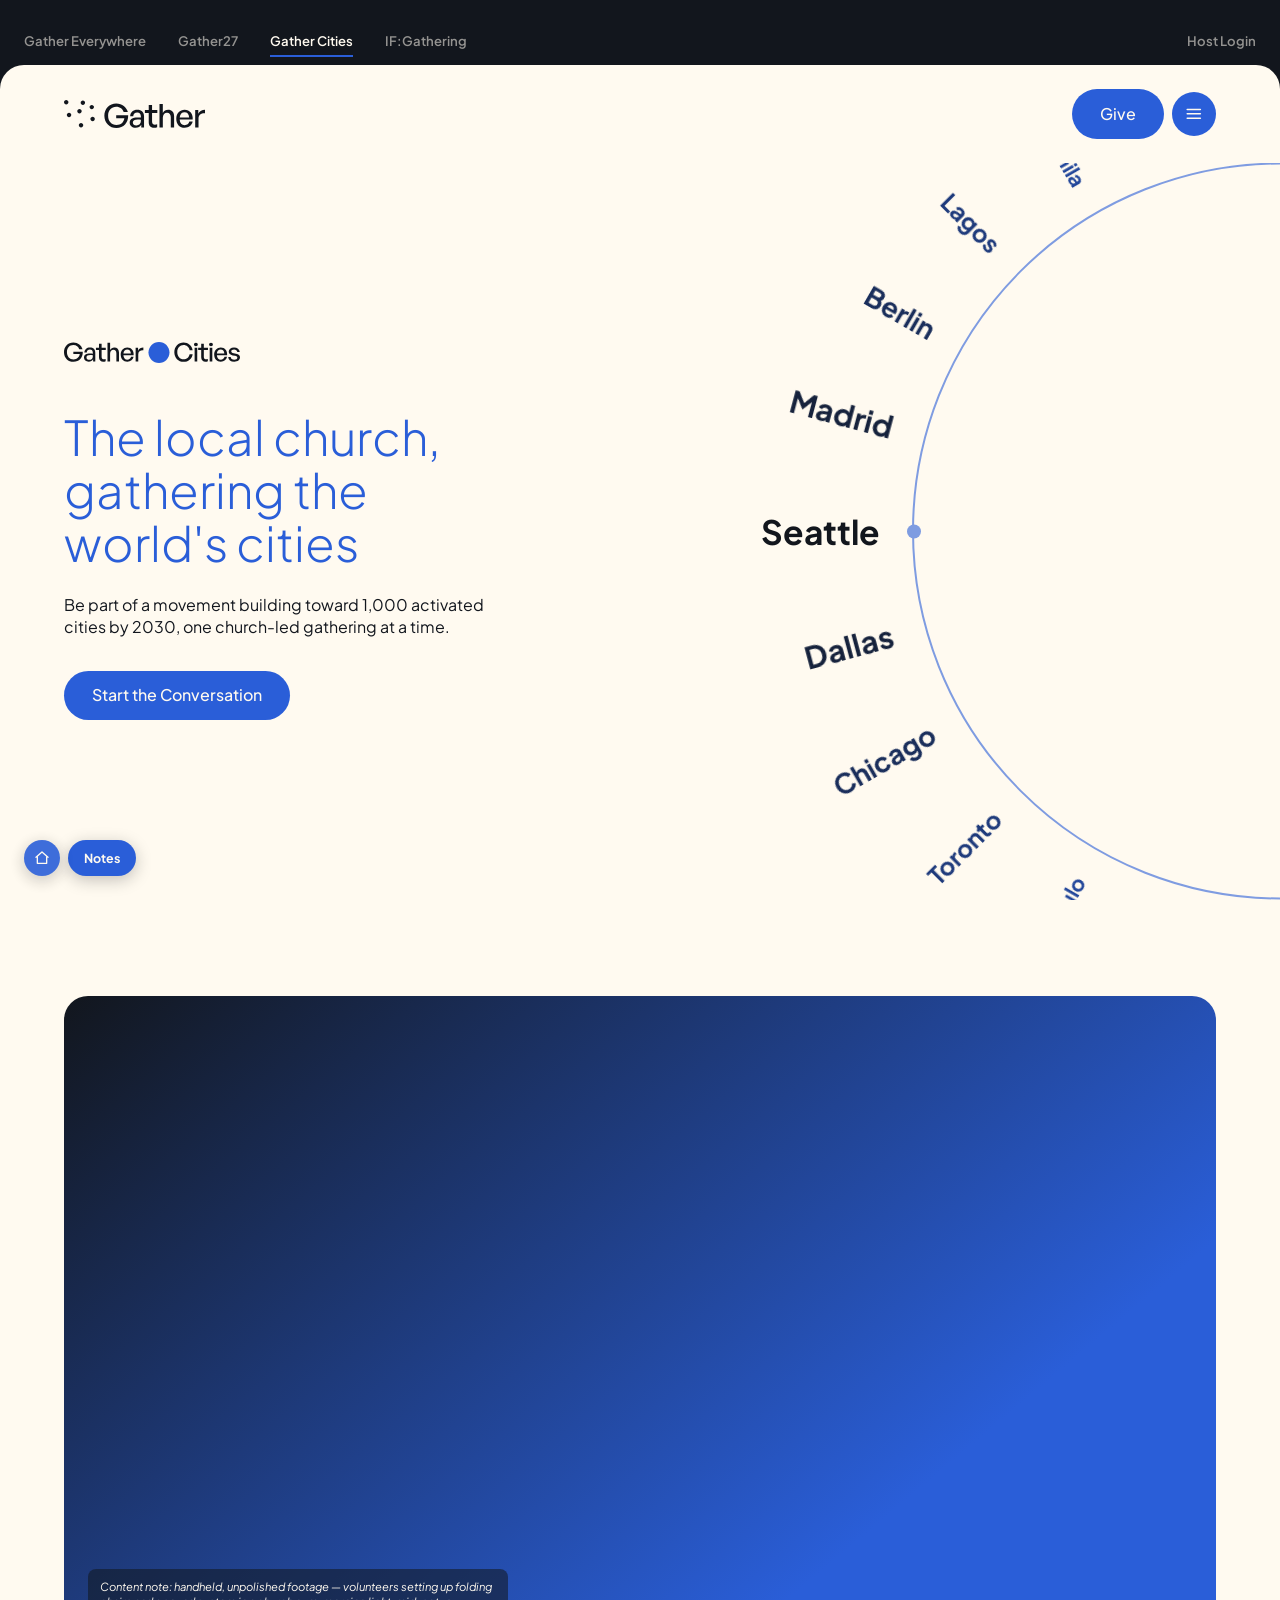
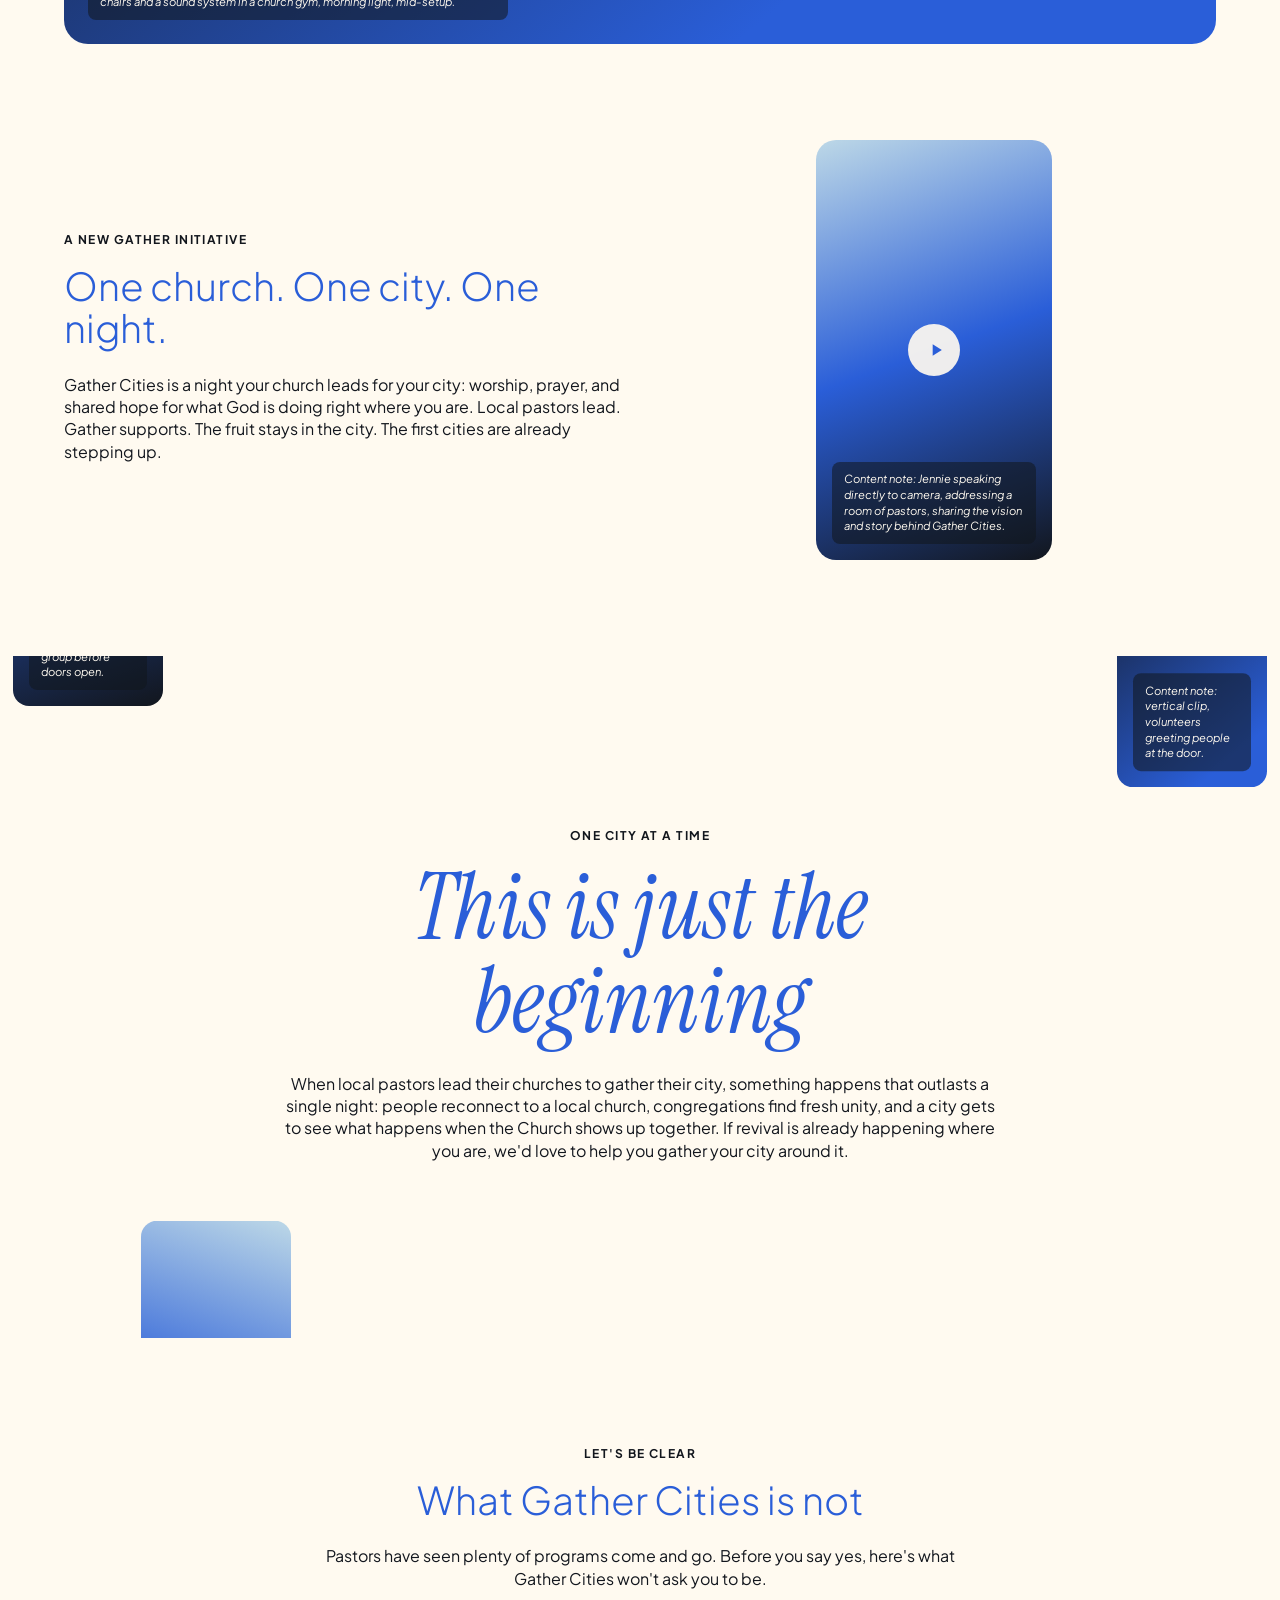
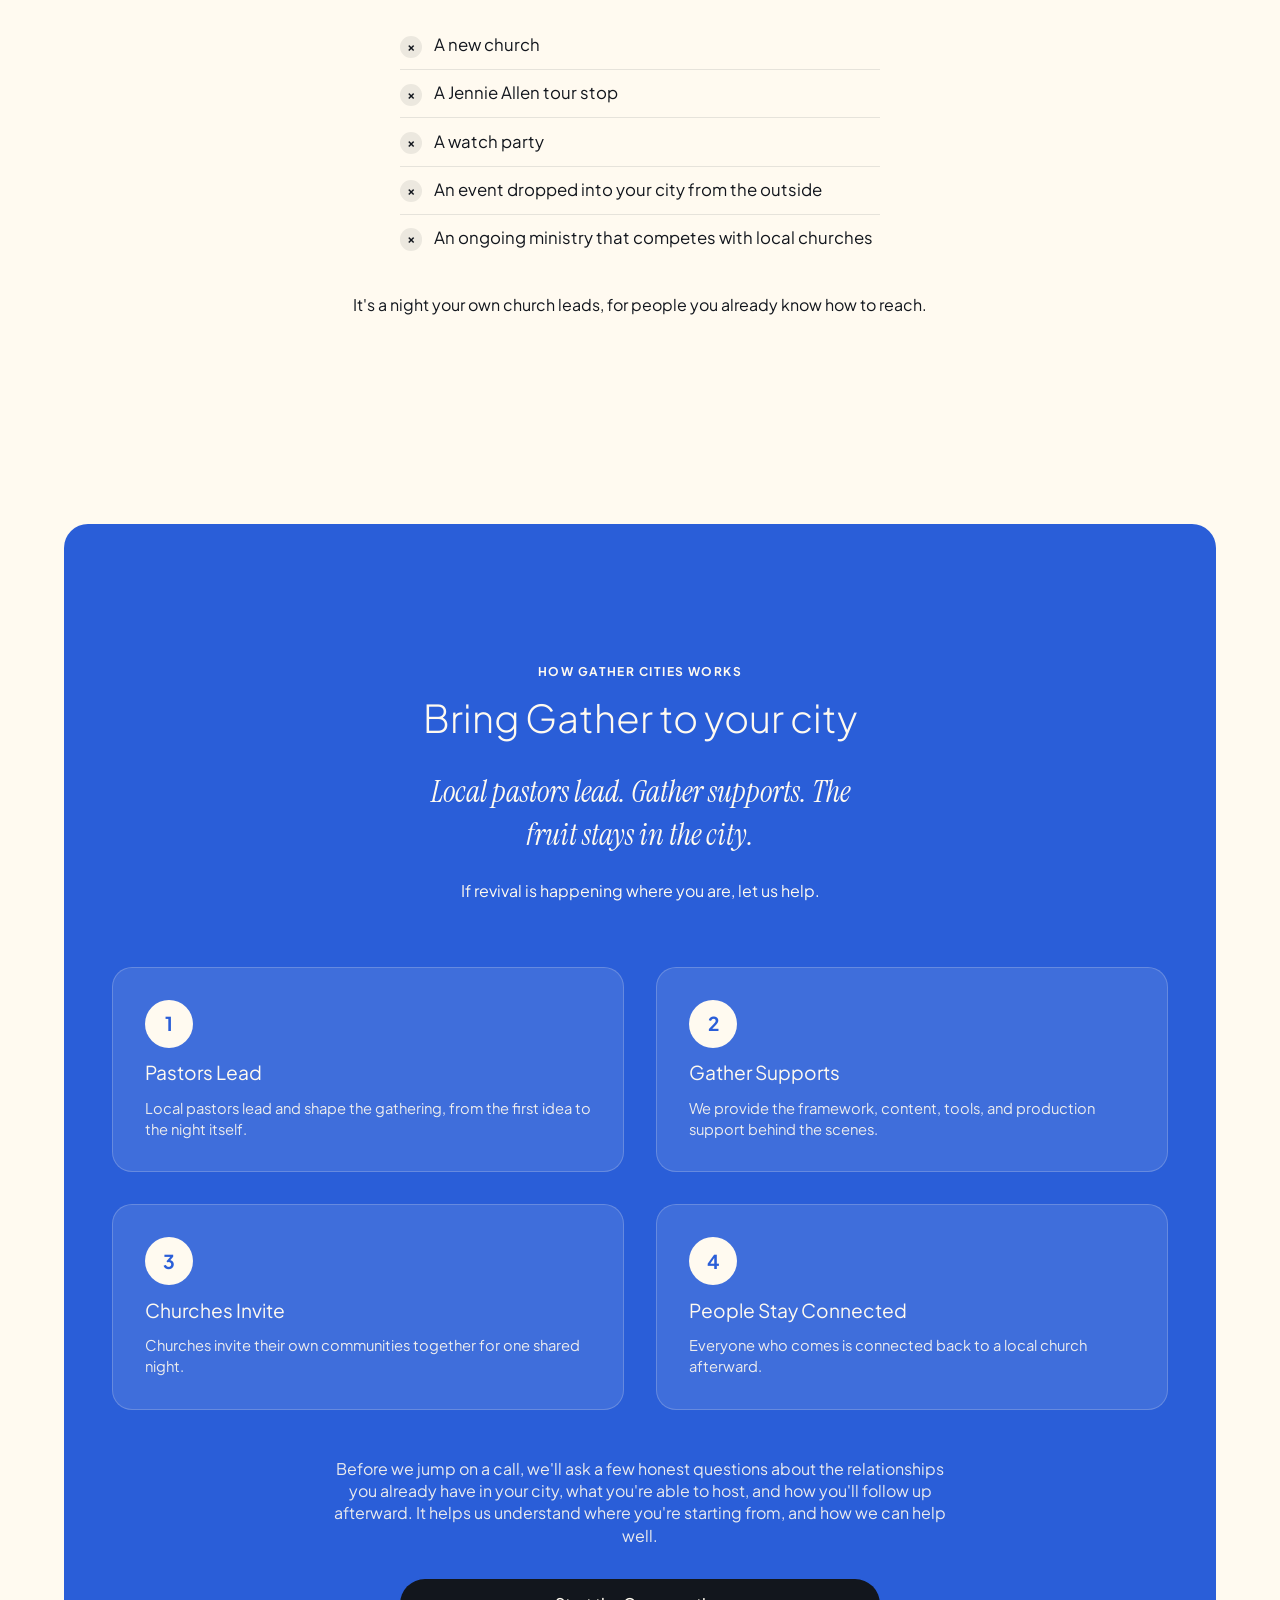
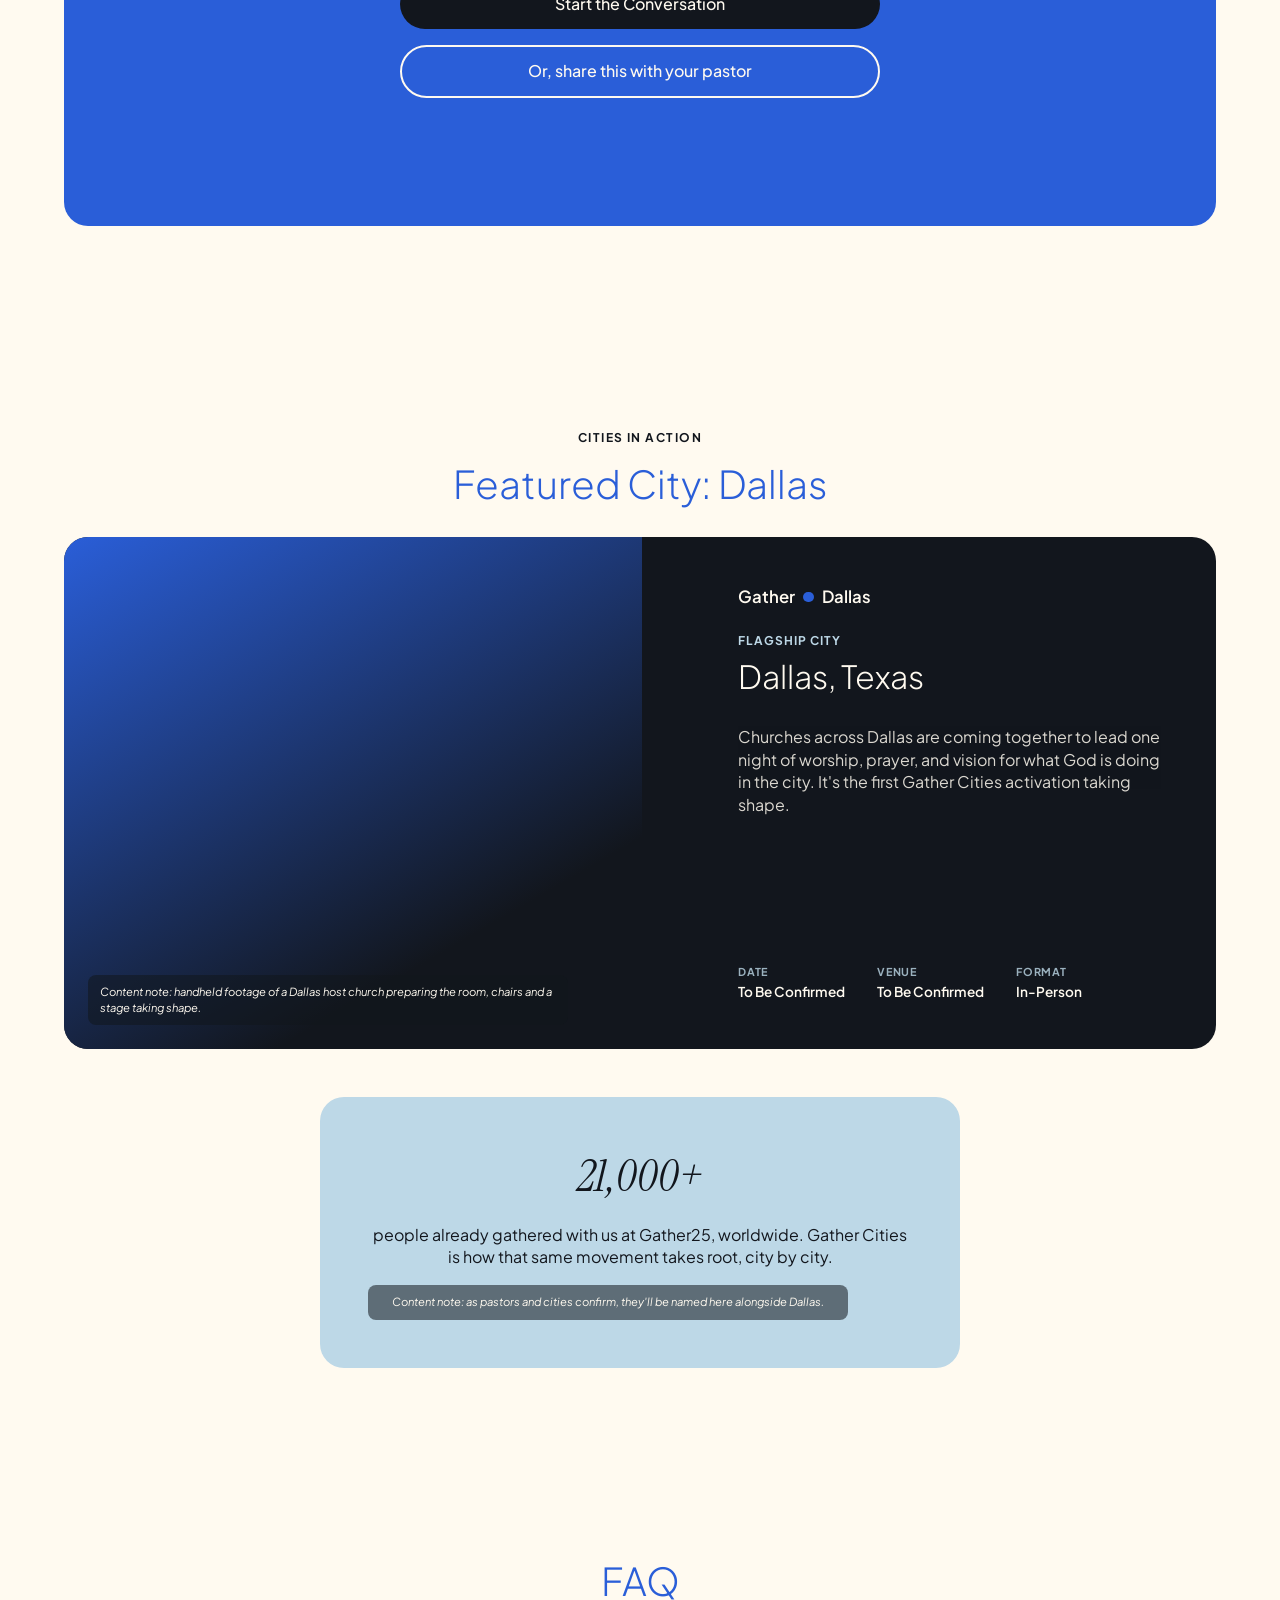
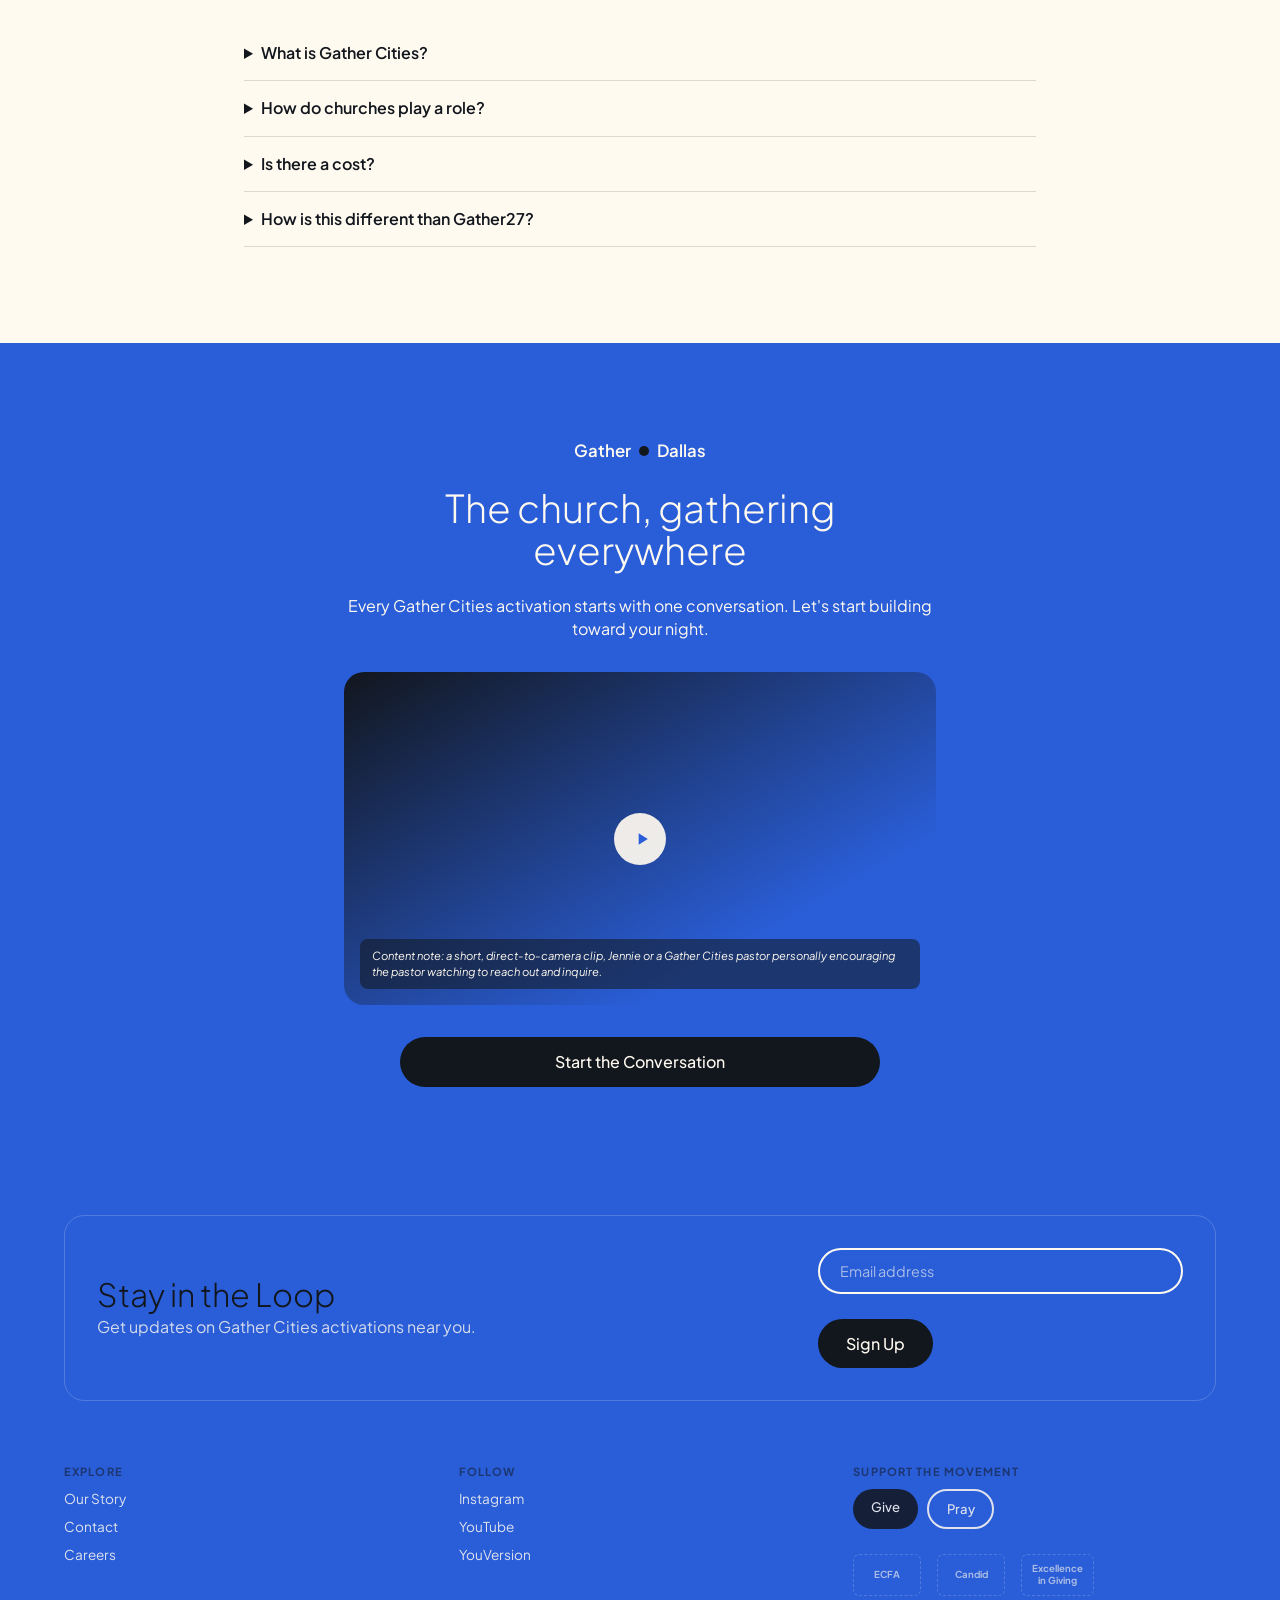
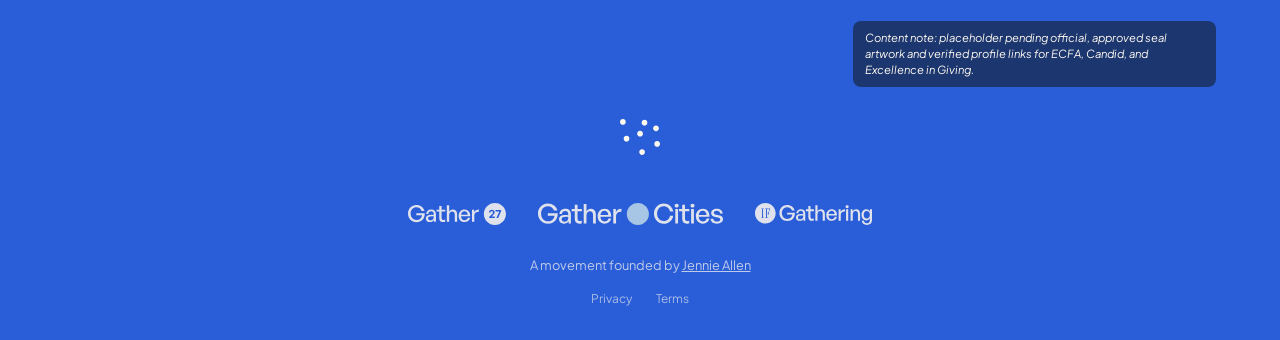
==== commit 4767b634: "Gather Cities: simplify how-it-works, cut video reel, trim closing CTA - "Bring Gather to your city"" ====
--- a/gather-cities.html
+++ b/gather-cities.html
@@ -298,18 +298,6 @@
   .how-step h4 { margin: 0; font-size: 1.2rem; }
   .how-step p { font-size: 0.92rem; opacity: 0.9; margin: 0; }
 
-  /* Readiness form — asks a few qualifying questions before "Start the
-     Conversation," rather than a bare inquiry form. */
-  .readiness-form { text-align: left; margin-top: var(--space-6); }
-  .readiness-form .field-label {
-    display: block;
-    font-size: 0.8rem;
-    font-weight: 600;
-    opacity: 0.85;
-    margin-bottom: 0.35rem;
-  }
-  .readiness-form .field-group { margin-bottom: var(--space-3); }
-
   /* Feature block — content now shows Dallas (swapped from Brooklyn); the
      .brooklyn-feature class name was left as-is to avoid a purely
      cosmetic rename across the file. Date/venue are TBD placeholders
@@ -375,52 +363,6 @@
     display: block;
   }
   .proof-stat p { margin-top: var(--space-2); }
-
-  /* Cities-in-Action reel (documentary/grassroots take on the Moments-reel pattern) */
-  .reel-banner {
-    display: inline-flex; align-items: center; gap: 0.5rem;
-    font-size: 0.75rem; font-weight: 600;
-    background: var(--color-light-blue); color: var(--color-dark-blue);
-    border-radius: 999px; padding: 0.35rem 0.9rem;
-    margin-bottom: var(--space-2);
-  }
-  .reel-wrap { position: relative; margin-top: var(--space-4); }
-  .reel-row {
-    display: flex; gap: var(--space-3);
-    overflow-x: auto;
-    padding-bottom: var(--space-2);
-    scroll-snap-type: x proximity;
-    scrollbar-width: none;
-  }
-  .reel-row::-webkit-scrollbar { display: none; }
-  .reel-card { position: relative; flex: 0 0 auto; width: 210px; aspect-ratio: 9/16; border-radius: 1.25rem; overflow: hidden; scroll-snap-align: start; }
-  .reel-media { position: absolute; inset: 0; display: flex; align-items: flex-start; padding: var(--space-2); background: linear-gradient(160deg, var(--color-dark-blue), var(--color-bright-blue) 75%); }
-  .reel-card:nth-child(2) .reel-media { background: linear-gradient(200deg, var(--color-bright-blue), var(--color-dark-blue) 130%); }
-  .reel-card:nth-child(3) .reel-media { background: linear-gradient(160deg, var(--color-light-blue), var(--color-bright-blue) 70%); }
-  .reel-card:nth-child(4) .reel-media { background: linear-gradient(200deg, var(--color-dark-blue), var(--color-bright-blue) 130%); }
-  .reel-card:nth-child(5) .reel-media { background: linear-gradient(160deg, var(--color-light-blue), var(--color-bright-blue) 70%); }
-  .reel-card:nth-child(6) .reel-media { background: linear-gradient(140deg, var(--color-dark-blue), var(--color-bright-blue) 85%); }
-  .reel-media .content-note { max-width: 100%; }
-  .reel-play {
-    position: absolute; top: 50%; left: 50%; transform: translate(-50%, -50%);
-    width: 3rem; height: 3rem; border-radius: 50%;
-    background: rgba(255,250,240,0.92); color: var(--color-bright-blue);
-    display: flex; align-items: center; justify-content: center; padding-left: 2px;
-  }
-  .reel-caption { position: absolute; left: 0; right: 0; bottom: 0; z-index: 2; padding: var(--space-3); background: linear-gradient(to top, rgba(18,22,29,0.92) 30%, transparent); }
-  .reel-caption .tag-pill { display: inline-block; font-family: var(--font-primary); font-size: 0.62rem; font-weight: 700; letter-spacing: 0.05em; text-transform: uppercase; padding: 0.22rem 0.55rem; border-radius: 999px; background: var(--color-off-white); color: var(--color-dark-blue); margin-bottom: 0.5rem; }
-  .reel-caption h3 { font-family: var(--font-secondary); font-style: normal; font-weight: 400; font-size: 0.95rem; line-height: 1.25; margin: 0; color: var(--color-off-white); }
-  @media (max-width: 700px) { .reel-card { width: 165px; } }
-  .reel-nav {
-    position: absolute; top: 50%; transform: translateY(-50%);
-    width: 2.4rem; height: 2.4rem; border-radius: 50%; border: none;
-    background: var(--color-dark-blue); color: var(--color-off-white);
-    cursor: pointer; display: flex; align-items: center; justify-content: center;
-    box-shadow: 0 4px 14px rgba(18,22,29,0.3); z-index: 5;
-  }
-  .reel-nav.prev { left: -0.75rem; }
-  .reel-nav.next { right: -0.75rem; }
-  @media (max-width: 700px) { .reel-nav.prev { left: 0.25rem; } .reel-nav.next { right: 0.25rem; } }
 
   /* Big closing CTA band — bright blue now, continuous with the footer
      right below it; heading/inputs re-tuned for that lighter background */
@@ -657,35 +599,12 @@
           </div>
         </div>
 
-        <form class="cta-form readiness-form">
-          <div class="field-group">
-            <input type="text" placeholder="Church name">
-          </div>
-          <div class="field-group">
-            <input type="text" placeholder="City">
-          </div>
-          <div class="field-group">
-            <input type="email" placeholder="Email">
-          </div>
-          <div class="field-group">
-            <span class="field-label">Which pastors or churches are already relationally connected in your city?</span>
-            <textarea rows="2" placeholder="A few names or churches you already know"></textarea>
-          </div>
-          <div class="field-group">
-            <span class="field-label">What's your hosting capacity: space, team, and expected turnout?</span>
-            <input type="text" placeholder="e.g. a 300-seat sanctuary, a volunteer team of 10">
-          </div>
-          <div class="field-group">
-            <span class="field-label">Will this be led by your church alone, or co-hosted with others?</span>
-            <input type="text" placeholder="Solo, or which churches you'd co-host with">
-          </div>
-          <div class="field-group">
-            <span class="field-label">What's your plan for connecting people back to a local church afterward?</span>
-            <textarea rows="2" placeholder="How you'll follow up with first-time guests"></textarea>
-          </div>
-          <button type="button" class="btn" style="width:100%;">Start the Conversation</button>
-        </form>
-        <a class="btn btn-outline" href="#" data-tooltip="/share-with-pastor" style="width:100%; box-sizing:border-box; max-width:480px; margin:var(--space-2) auto 0; display:block; color:var(--color-off-white); border-color:var(--color-off-white);">Or, share this with your pastor</a>
+        <p style="margin-inline:auto; max-width:52ch; margin-top:var(--space-5); opacity:0.9;">Before we jump on a call, we'll ask a few honest questions about the relationships you already have in your city, what you're able to host, and how you'll follow up afterward. It helps us understand where you're starting from, and how we can help well.</p>
+
+        <div style="max-width:480px; margin-inline:auto; margin-top:var(--space-4);">
+          <a class="btn" href="#" data-tooltip="/start-the-conversation" style="width:100%; box-sizing:border-box; display:block;">Start the Conversation</a>
+          <a class="btn btn-outline" href="#" data-tooltip="/share-with-pastor" style="width:100%; box-sizing:border-box; margin-top:var(--space-2); display:block; color:var(--color-off-white); border-color:var(--color-off-white);">Or, share this with your pastor</a>
+        </div>
       </div>
     </div>
   </section>
@@ -712,44 +631,6 @@
         </div>
       </div>
 
-      <span class="reel-banner" style="margin-top: var(--space-5);">A look at what Gather Cities nights can look like</span>
-
-      <div class="reel-wrap">
-        <button type="button" class="reel-nav prev" id="reel-prev" aria-label="Previous">
-          <svg viewBox="0 0 24 24" width="16" height="16"><path d="M15 6l-6 6 6 6" fill="none" stroke="currentColor" stroke-width="2" stroke-linecap="round" stroke-linejoin="round"/></svg>
-        </button>
-        <div class="reel-row" id="reel-row">
-          <div class="reel-card">
-            <div class="reel-media"><p class="content-note">Content note: vertical clip, a pastor walking the empty room before doors open, pointing out where the prayer stations will go.</p></div>
-            <div class="reel-play" aria-hidden="true"><svg viewBox="0 0 24 24" width="14" height="14"><path d="M8 5v14l11-7z" fill="currentColor"/></svg></div>
-            <div class="reel-caption"><span class="tag-pill">Downtown Church</span><h3>Every detail led by a local pastor.</h3></div>
-          </div>
-          <div class="reel-card">
-            <div class="reel-media"><p class="content-note">Content note: vertical clip, college students stringing up lights in a rented hall.</p></div>
-            <div class="reel-play" aria-hidden="true"><svg viewBox="0 0 24 24" width="14" height="14"><path d="M8 5v14l11-7z" fill="currentColor"/></svg></div>
-            <div class="reel-caption"><span class="tag-pill">Campus Ministry</span><h3>A campus turns a hall into a gathering place.</h3></div>
-          </div>
-          <div class="reel-card">
-            <div class="reel-media"><p class="content-note">Content note: vertical clip, two churches from different denominations praying together backstage.</p></div>
-            <div class="reel-play" aria-hidden="true"><svg viewBox="0 0 24 24" width="14" height="14"><path d="M8 5v14l11-7z" fill="currentColor"/></svg></div>
-            <div class="reel-caption"><span class="tag-pill">Multi-Church Host</span><h3>Different churches, one night.</h3></div>
-          </div>
-          <div class="reel-card">
-            <div class="reel-media"><p class="content-note">Content note: vertical clip, a modest crowd in a small-town fellowship hall, warm and unpolished.</p></div>
-            <div class="reel-play" aria-hidden="true"><svg viewBox="0 0 24 24" width="14" height="14"><path d="M8 5v14l11-7z" fill="currentColor"/></svg></div>
-            <div class="reel-caption"><span class="tag-pill">Small Town</span><h3>Small towns gather too.</h3></div>
-          </div>
-          <div class="reel-card">
-            <div class="reel-media"><p class="content-note">Content note: vertical clip, a city skyline at dusk, waiting for its own Gather Cities night.</p></div>
-            <div class="reel-play" aria-hidden="true"><svg viewBox="0 0 24 24" width="14" height="14"><path d="M8 5v14l11-7z" fill="currentColor"/></svg></div>
-            <div class="reel-caption"><span class="tag-pill">Your City?</span><h3>Is your city next?</h3></div>
-          </div>
-        </div>
-        <button type="button" class="reel-nav next" id="reel-next" aria-label="Next">
-          <svg viewBox="0 0 24 24" width="16" height="16"><path d="M9 6l6 6-6 6" fill="none" stroke="currentColor" stroke-width="2" stroke-linecap="round" stroke-linejoin="round"/></svg>
-        </button>
-      </div>
-
       <div class="proof-stat">
         <span class="stat-number">21,000+</span>
         <p>people already gathered with us at Gather25, worldwide. Gather Cities is how that same movement takes root, city by city.</p>
@@ -772,19 +653,16 @@
     <div class="container" style="text-align:center; max-width:640px;">
       <div class="gather-lockup" style="justify-content:center; margin-inline:auto;" aria-hidden="true"><span>Gather</span><span class="dot"></span><span>Dallas</span></div>
       <h2 style="max-width:18ch; margin-inline:auto;">The church, gathering everywhere</h2>
-      <p style="margin-inline:auto;">Every Gather Cities activation starts with one conversation. Tell us about your church, and let's start building toward your night.</p>
+      <p style="margin-inline:auto;">Every Gather Cities activation starts with one conversation. Let's start building toward your night.</p>
       <div class="cta-video">
         <div class="play-button" aria-hidden="true">
           <svg viewBox="0 0 24 24" width="20" height="20"><path d="M8 5v14l11-7z" fill="currentColor"/></svg>
         </div>
         <p class="content-note">Content note: a short, direct-to-camera clip, Jennie or a Gather Cities pastor personally encouraging the pastor watching to reach out and inquire.</p>
       </div>
-      <form class="cta-form">
-        <input type="text" placeholder="Church name">
-        <input type="text" placeholder="City">
-        <input type="email" placeholder="Email">
-        <button type="button" class="btn" style="width:100%;">Submit</button>
-      </form>
+      <div class="cta-form">
+        <a class="btn" href="#" data-tooltip="/start-the-conversation" style="width:100%; box-sizing:border-box; display:block;">Start the Conversation</a>
+      </div>
     </div>
   </section>
 
@@ -924,21 +802,6 @@
       rotation = (rotation + stepDegrees) % 360;
       render();
     }, 2200);
-  })();
-</script>
-<script>
-  (function () {
-    var row = document.getElementById('reel-row');
-    var prev = document.getElementById('reel-prev');
-    var next = document.getElementById('reel-next');
-    if (!row || !prev || !next) return;
-    function scrollByCard(dir) {
-      var card = row.querySelector('.reel-card');
-      var amount = card ? card.getBoundingClientRect().width + 24 : 240;
-      row.scrollBy({ left: dir * amount, behavior: 'auto' });
-    }
-    prev.addEventListener('click', function () { scrollByCard(-1); });
-    next.addEventListener('click', function () { scrollByCard(1); });
   })();
 </script>
 <script>
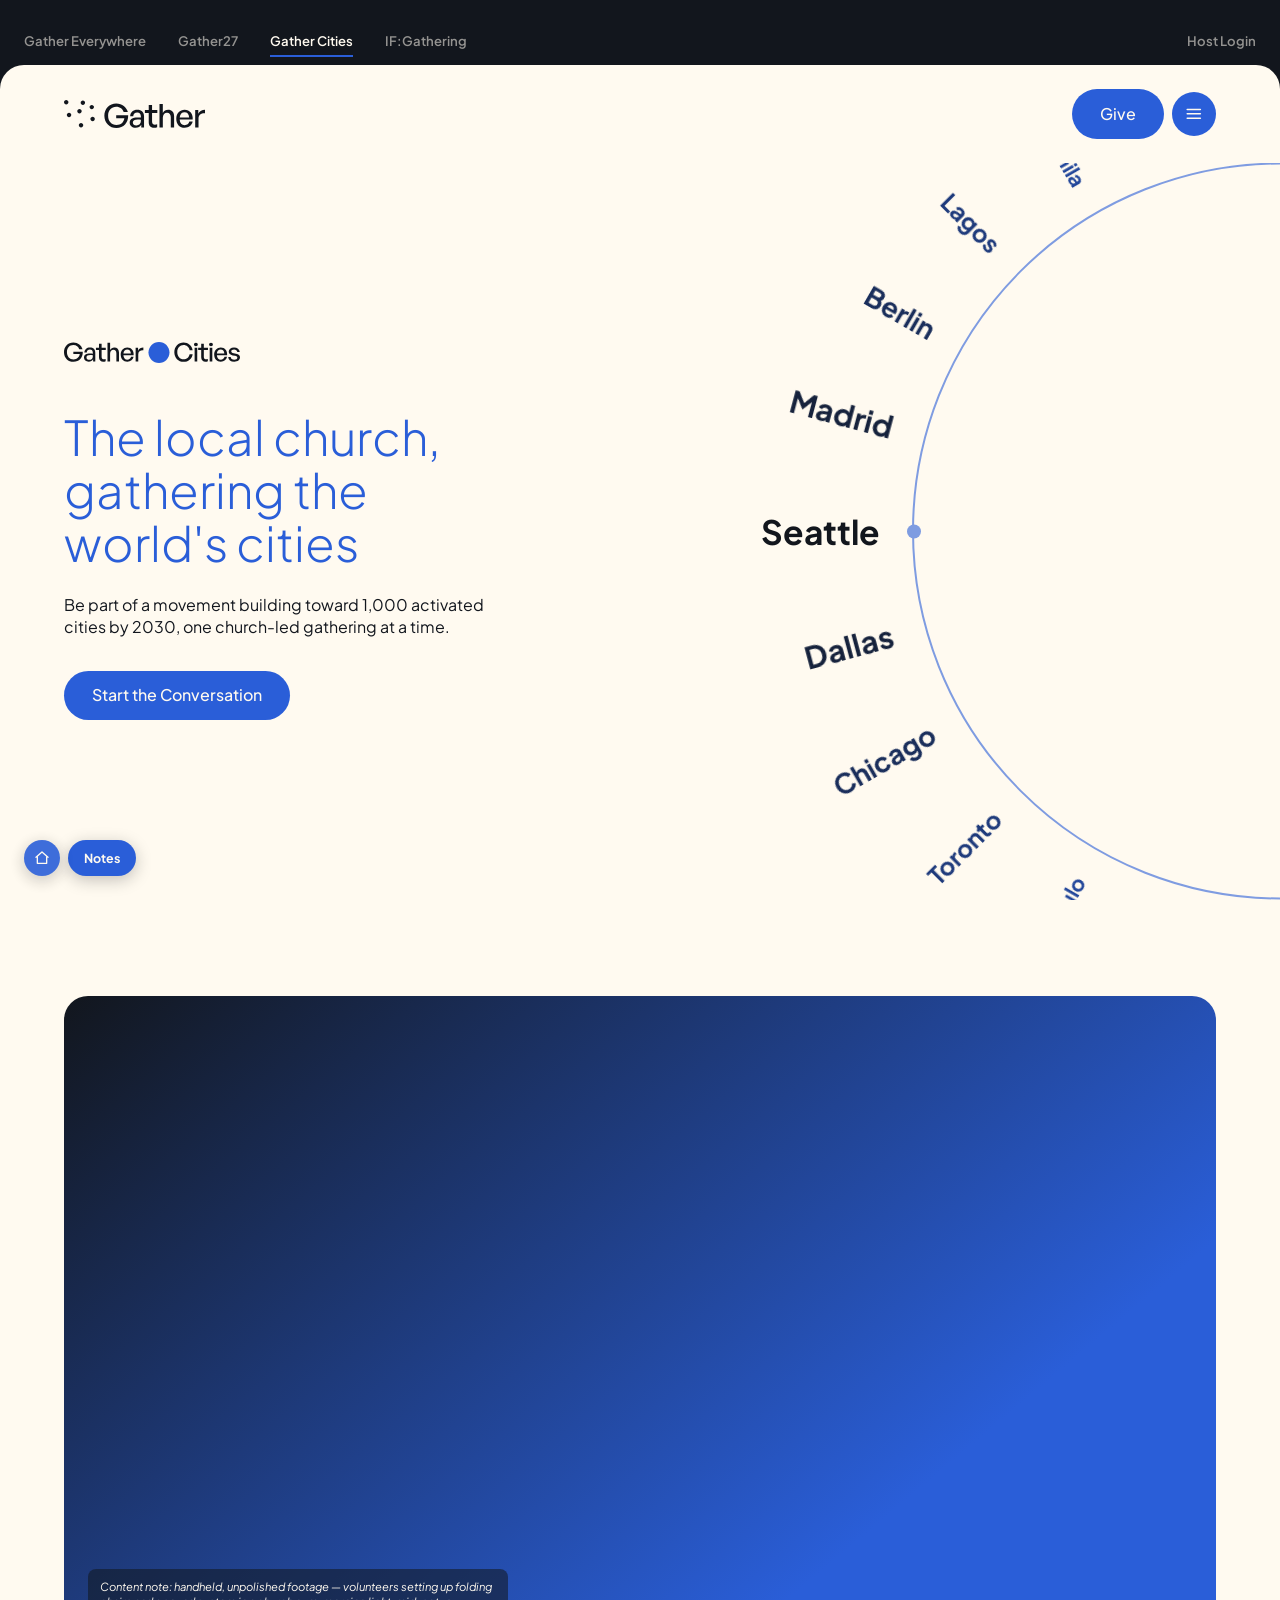
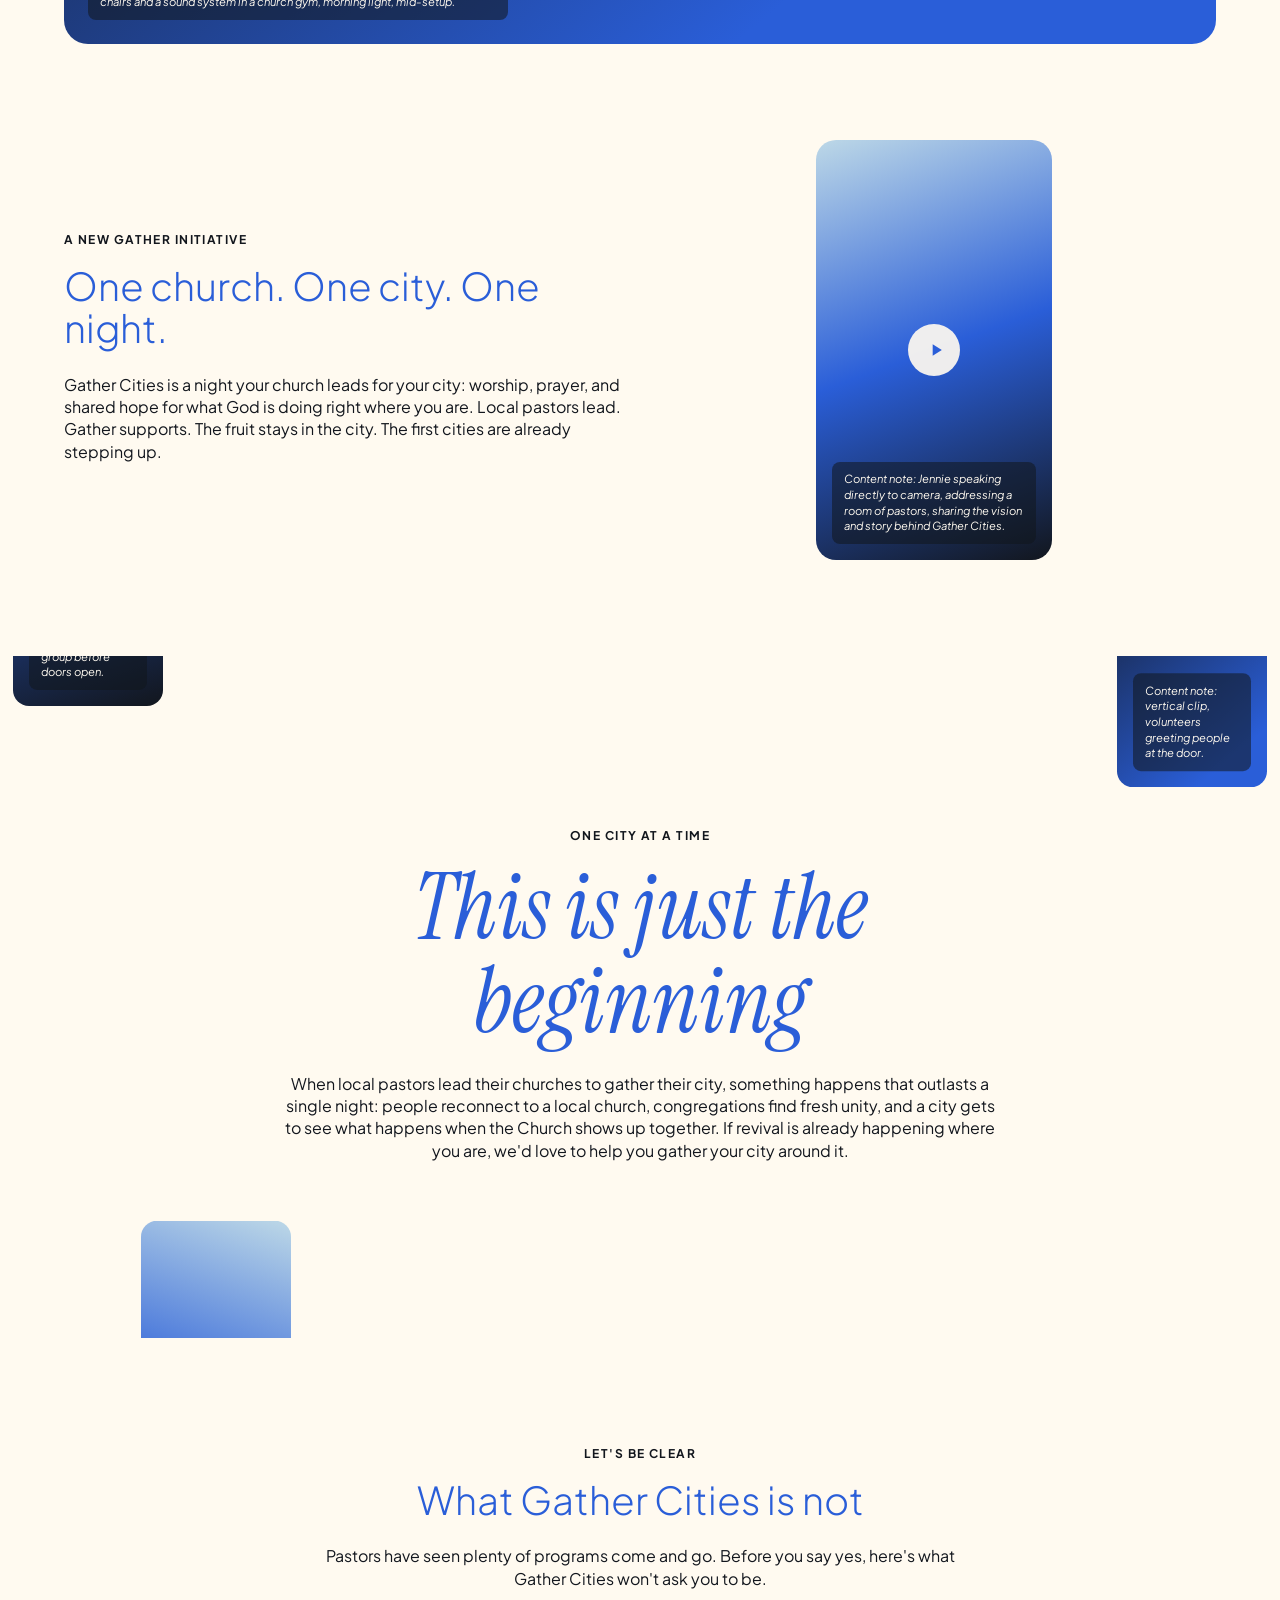
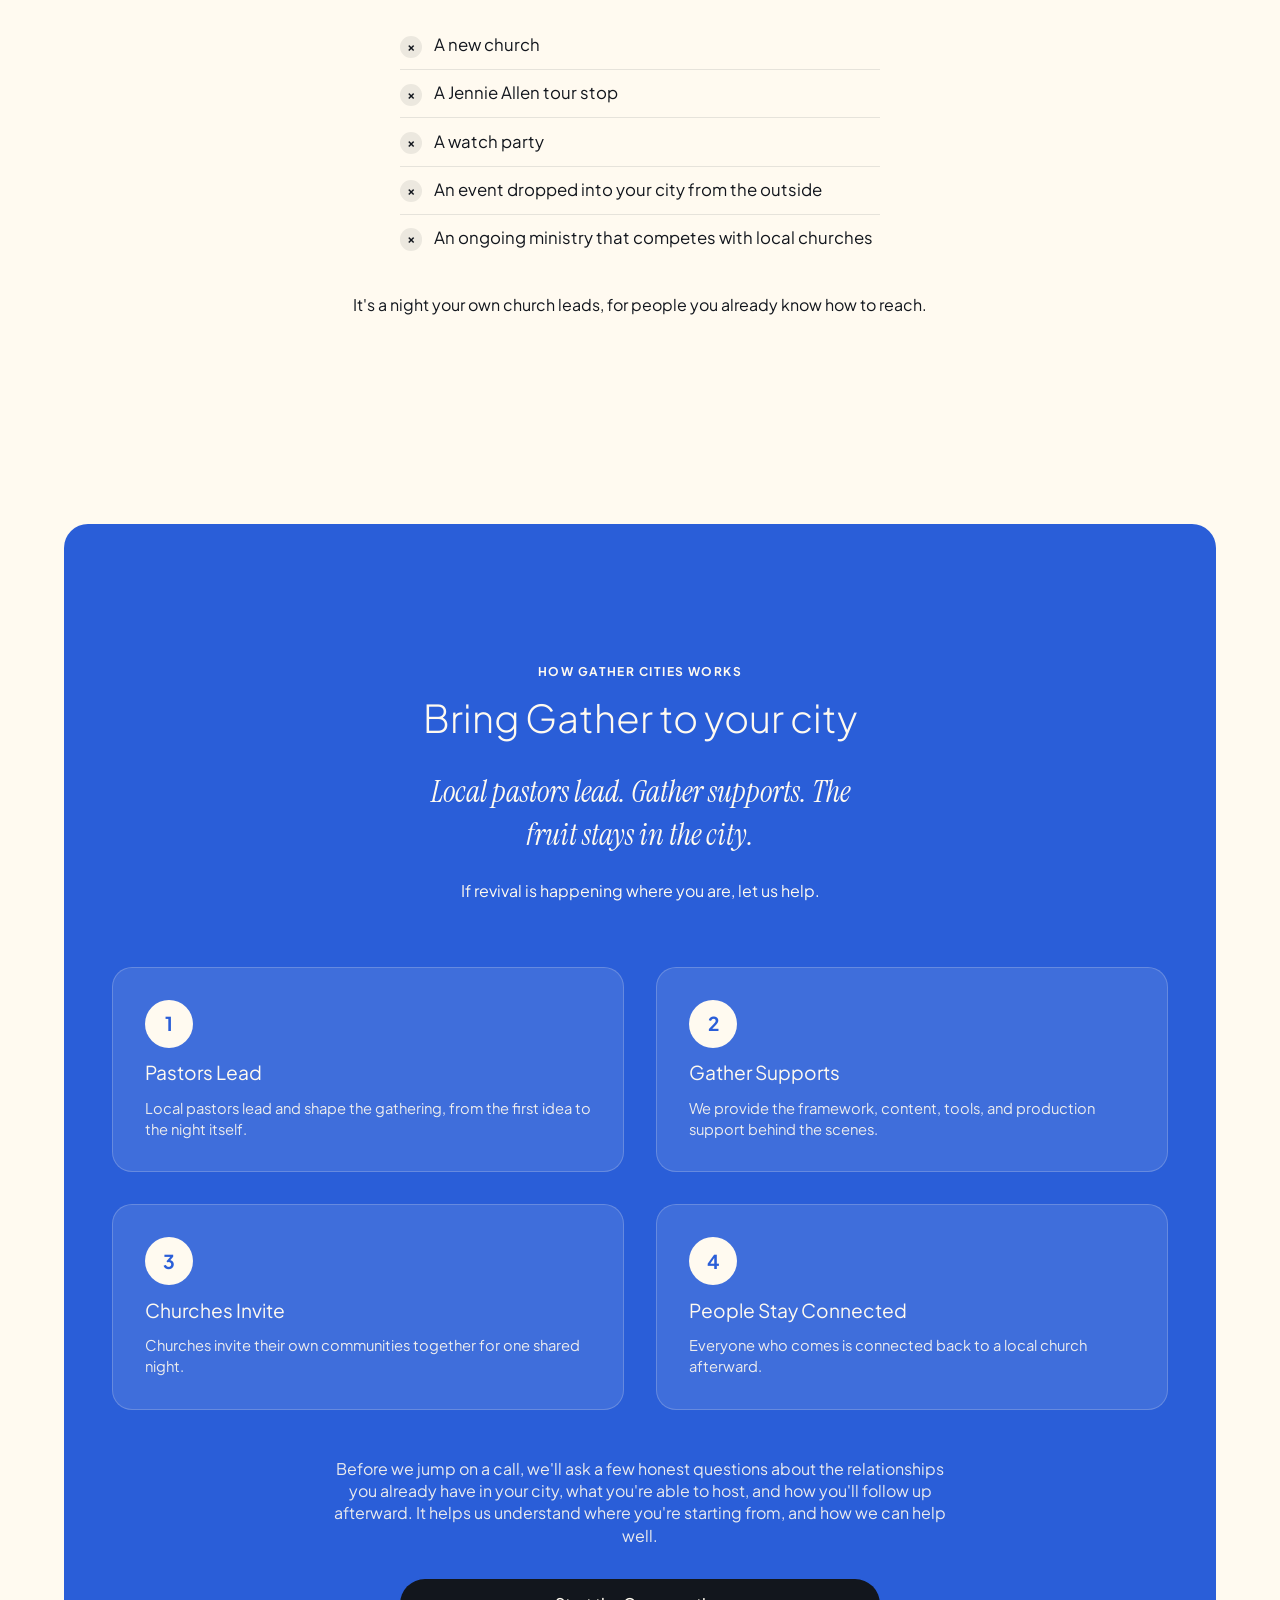
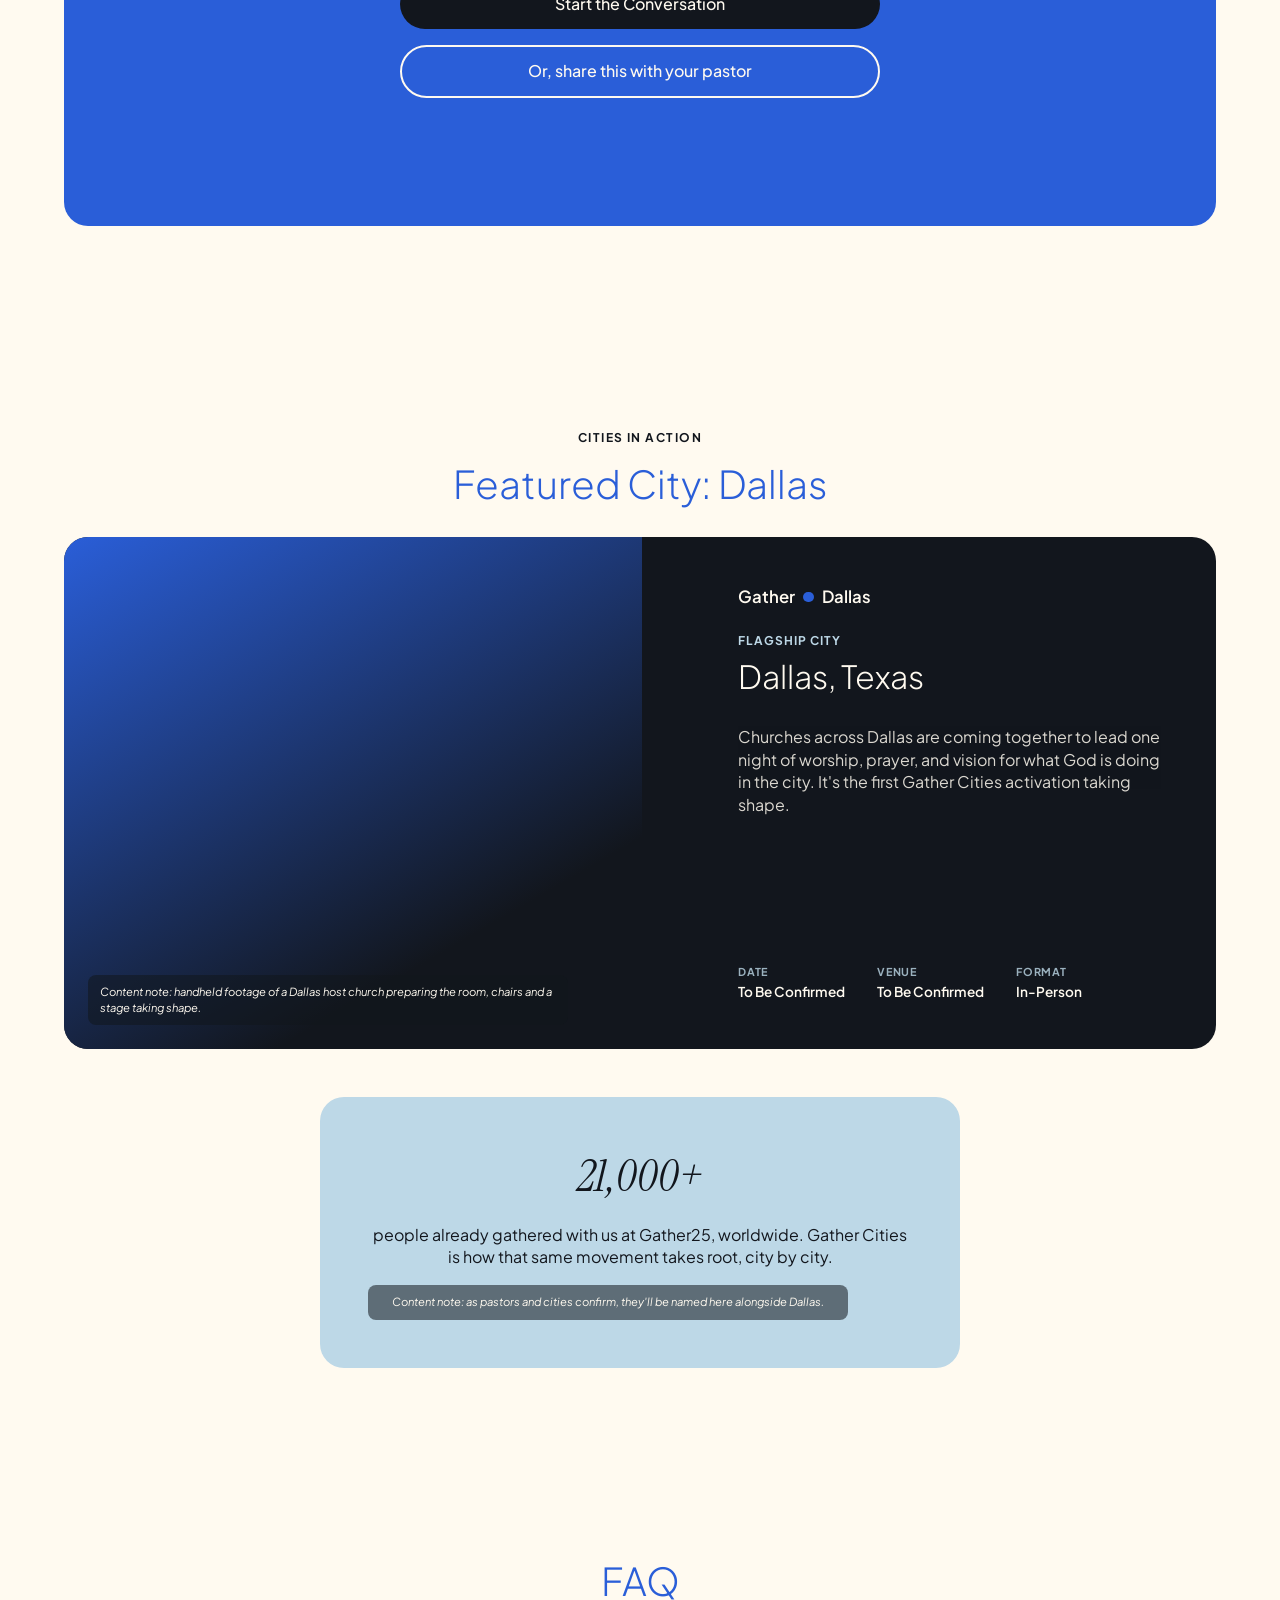
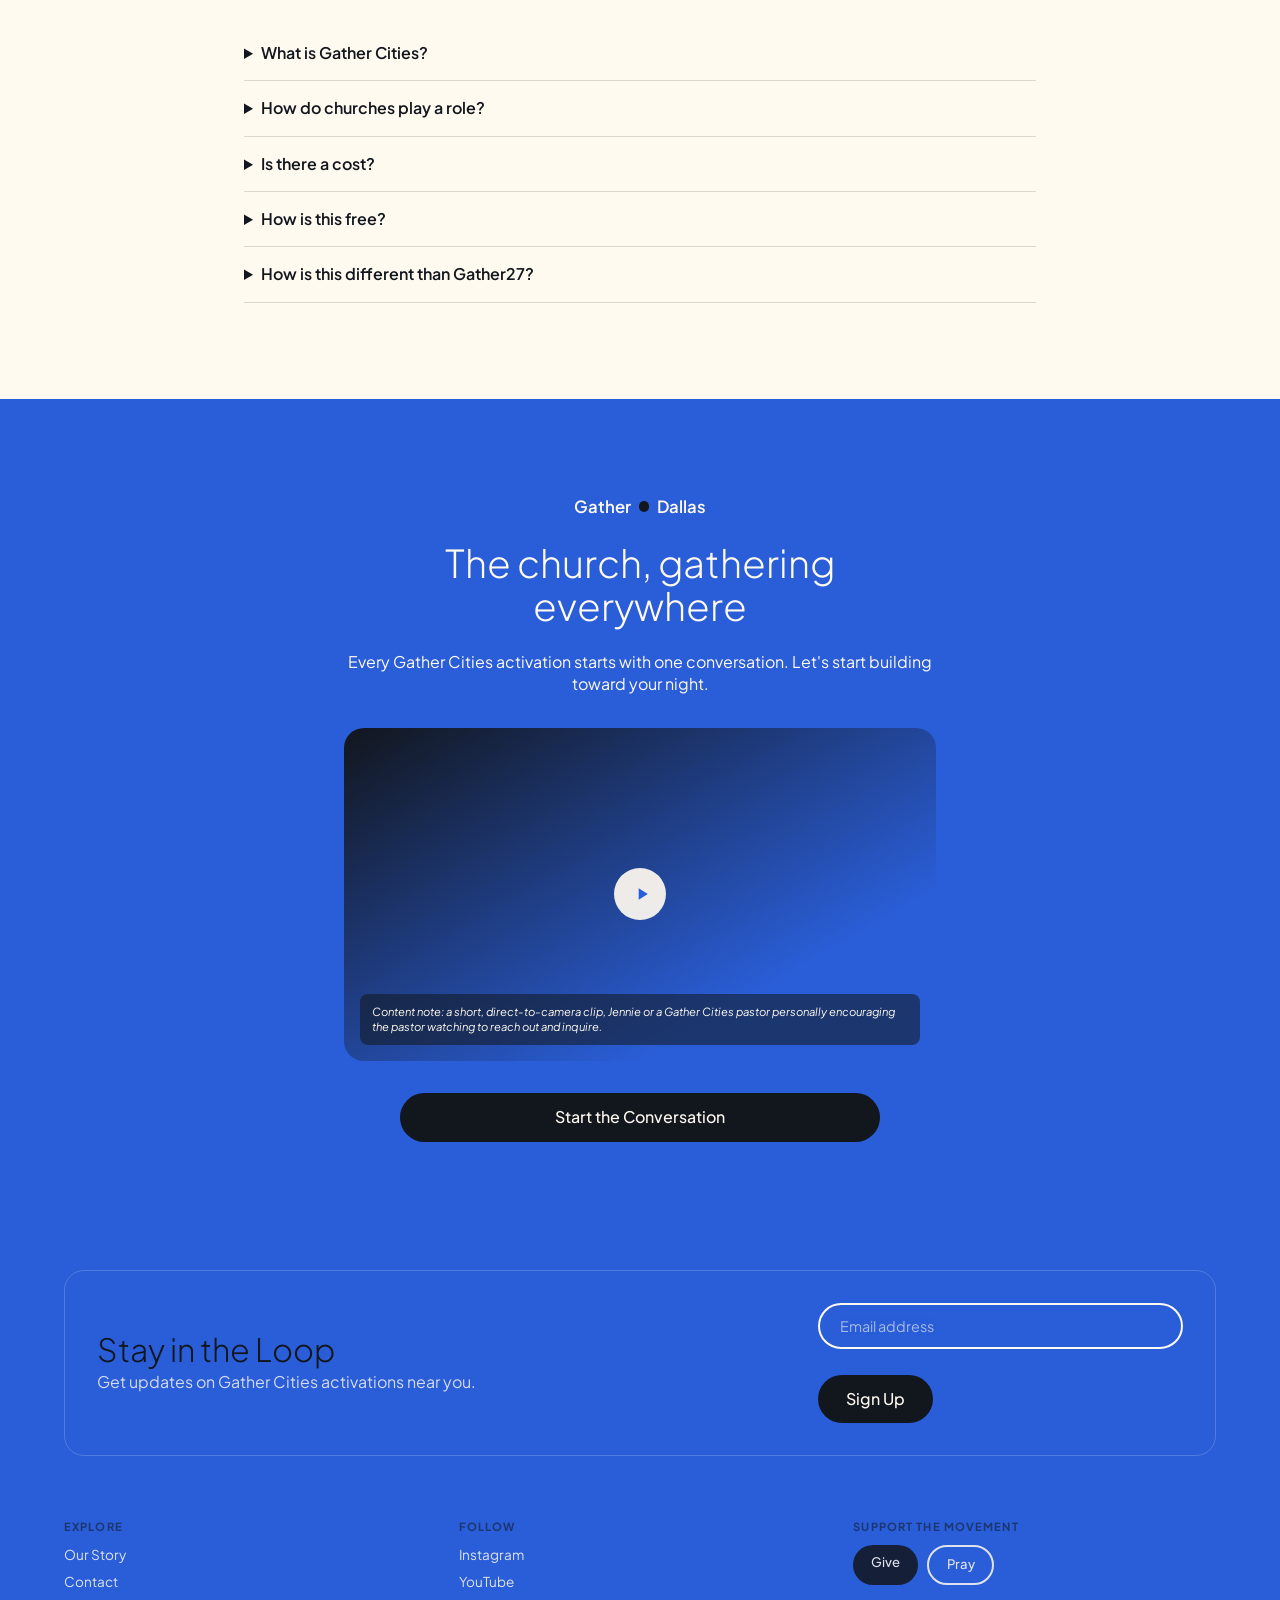
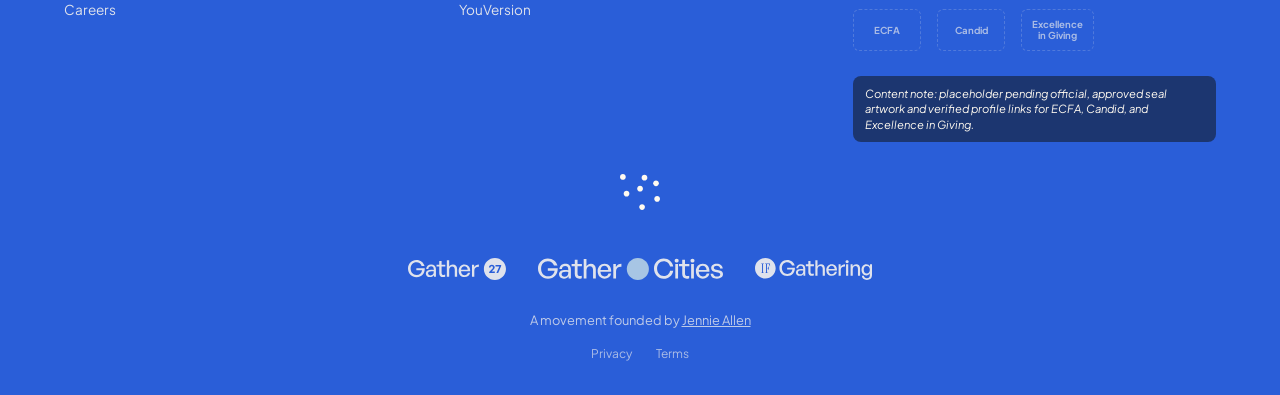
==== commit b09b4edc: "Add "How is this free?" FAQ to every event page, routed to Give Gather27, IF:Gathering, and Gather C" ====
--- a/gather-cities.html
+++ b/gather-cities.html
@@ -458,6 +458,7 @@
           </div>
           <div class="nav-menu-group">
             <div class="nav-menu-group-label">Partner</div>
+            <a href="#" data-tooltip="/pray">Pray</a>
             <a href="#" data-tooltip="/give">Give</a>
             <a href="#" data-tooltip="/contact">Contact Us</a>
           </div>
@@ -645,6 +646,7 @@
       <details class="faq-item"><summary>What is Gather Cities?</summary><p>A local night of worship, prayer, and vision for your city, led by your own church. It's part of a bigger movement building toward 1,000 activated cities by 2030.</p></details>
       <details class="faq-item"><summary>How do churches play a role?</summary><p>Your church leads 80 to 90 percent of the night: the space, the people, the promotion, the pastor on the stage. Gather provides the playbook, promotional assets, and a real person to call with questions.</p></details>
       <details class="faq-item"><summary>Is there a cost?</summary><p>No fee to partner. Your church covers its own local event costs.</p></details>
+      <details class="faq-item"><summary>How is this free?</summary><p>Gather Cities is made possible by partners and individual givers, not by charging the churches who host. If you'd like to help fund the movement, you can <a href="#" data-tooltip="/give" style="color:inherit;">give here</a>.</p></details>
       <details class="faq-item"><summary>How is this different than Gather27?</summary><p>Gather Cities is its own thing: a night your own church leads for your city, on your own timeline. Gather27 is a separate global broadcast in 2027. Some cities that gather now may also take part in Gather27 later, but Gather Cities isn't a lead-up event or a promotional stop for it.</p></details>
     </div>
   </section>
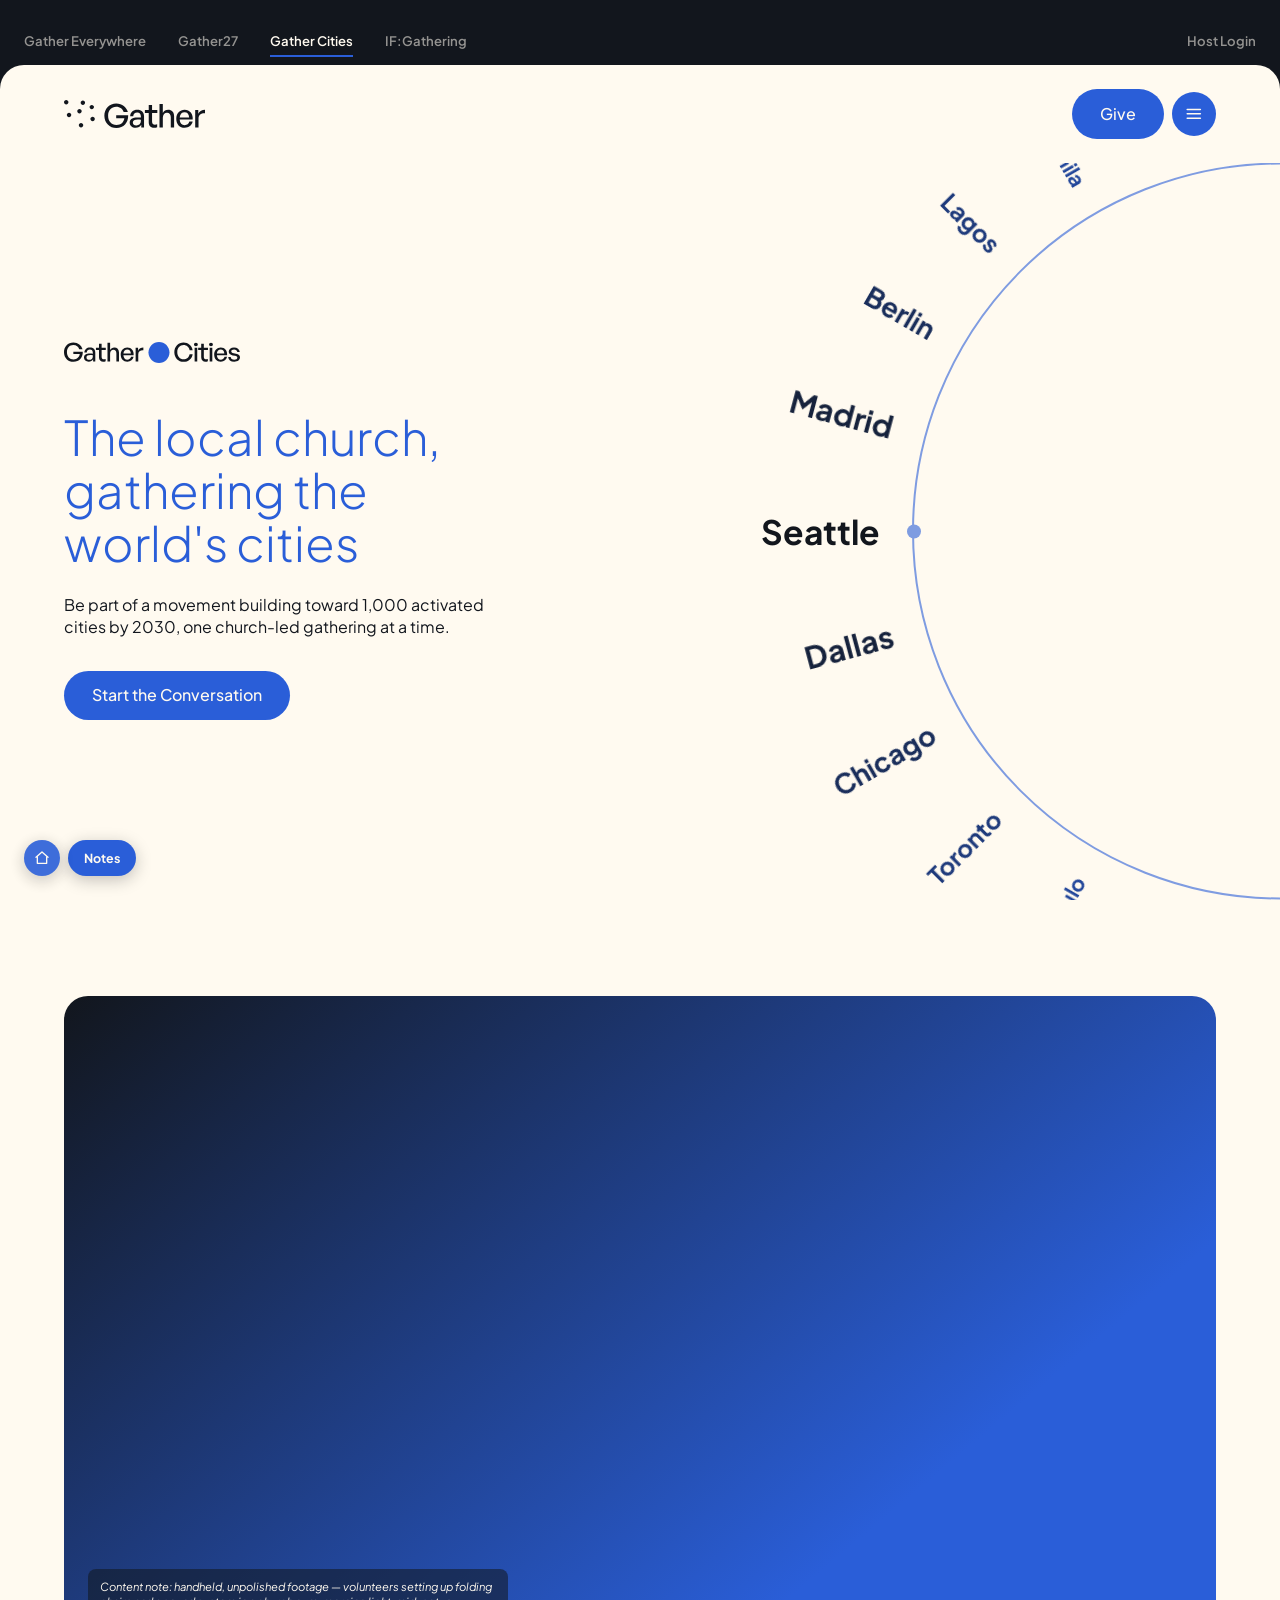
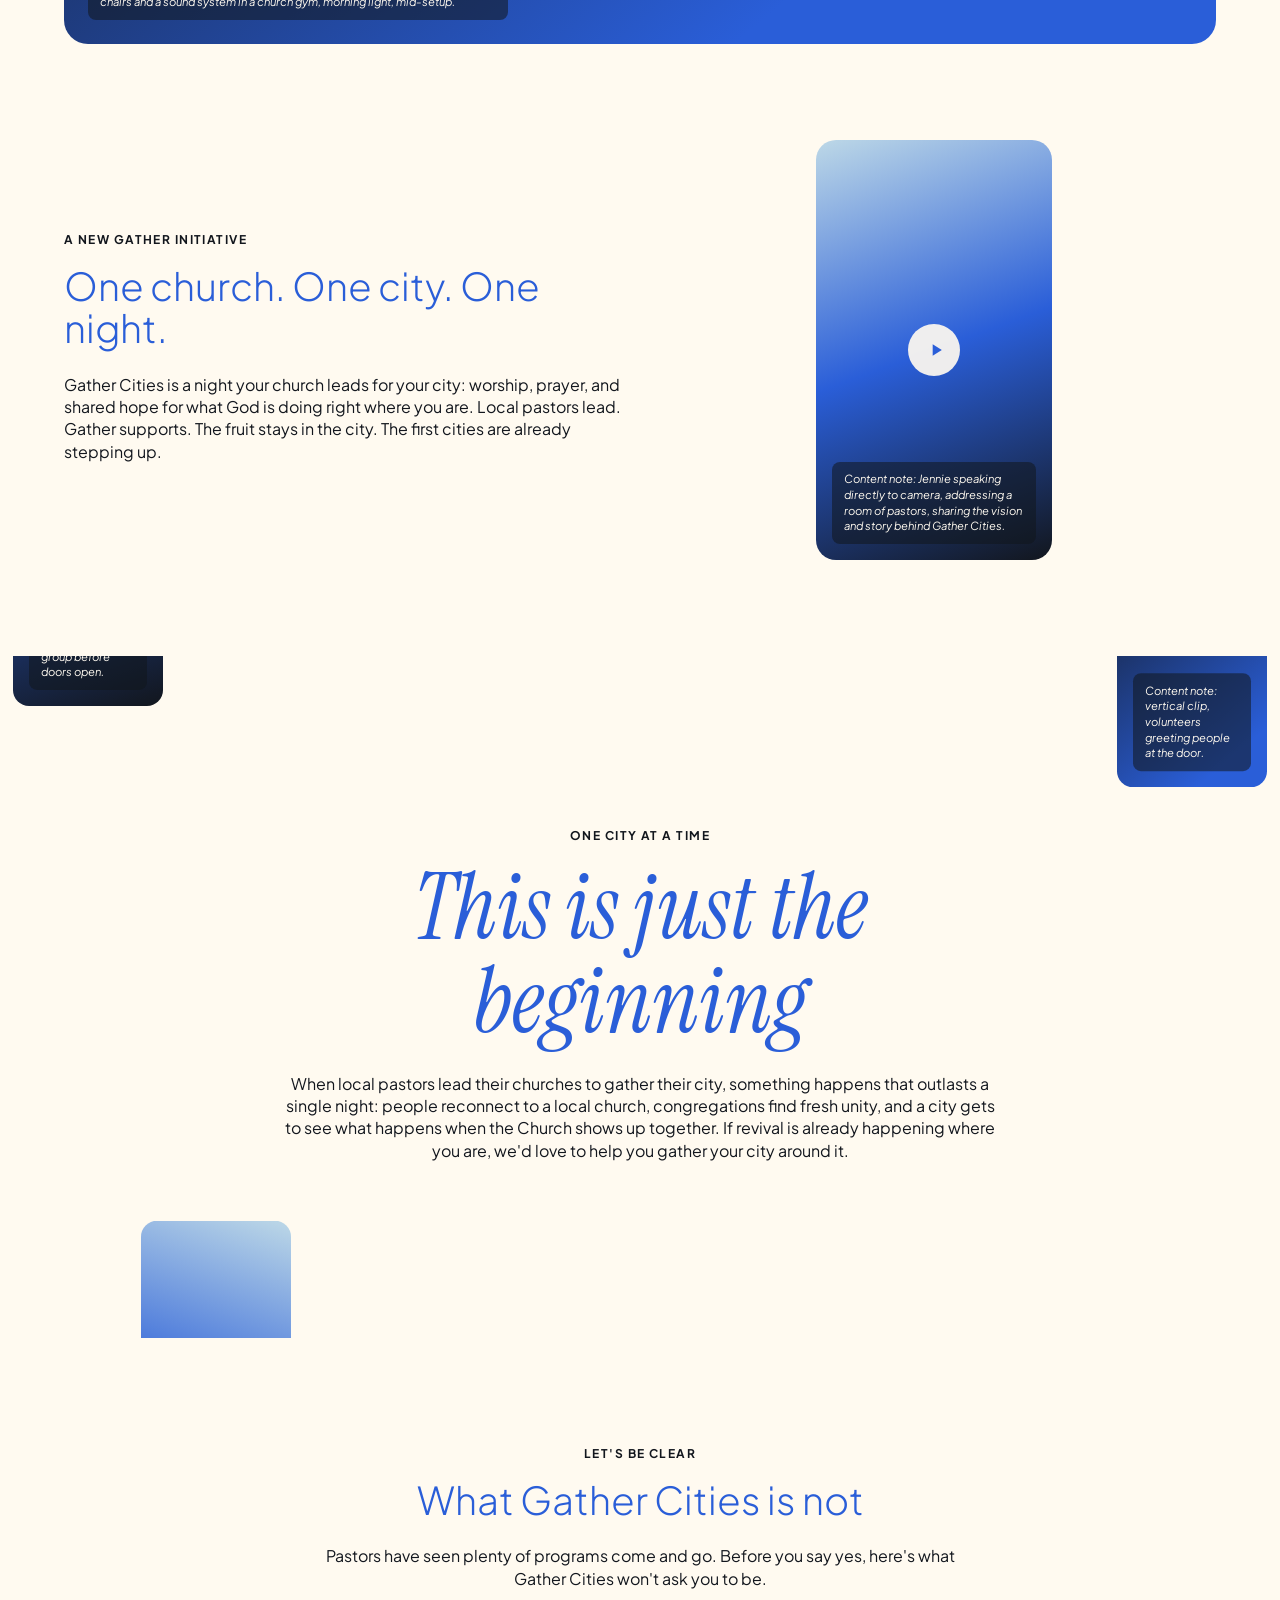
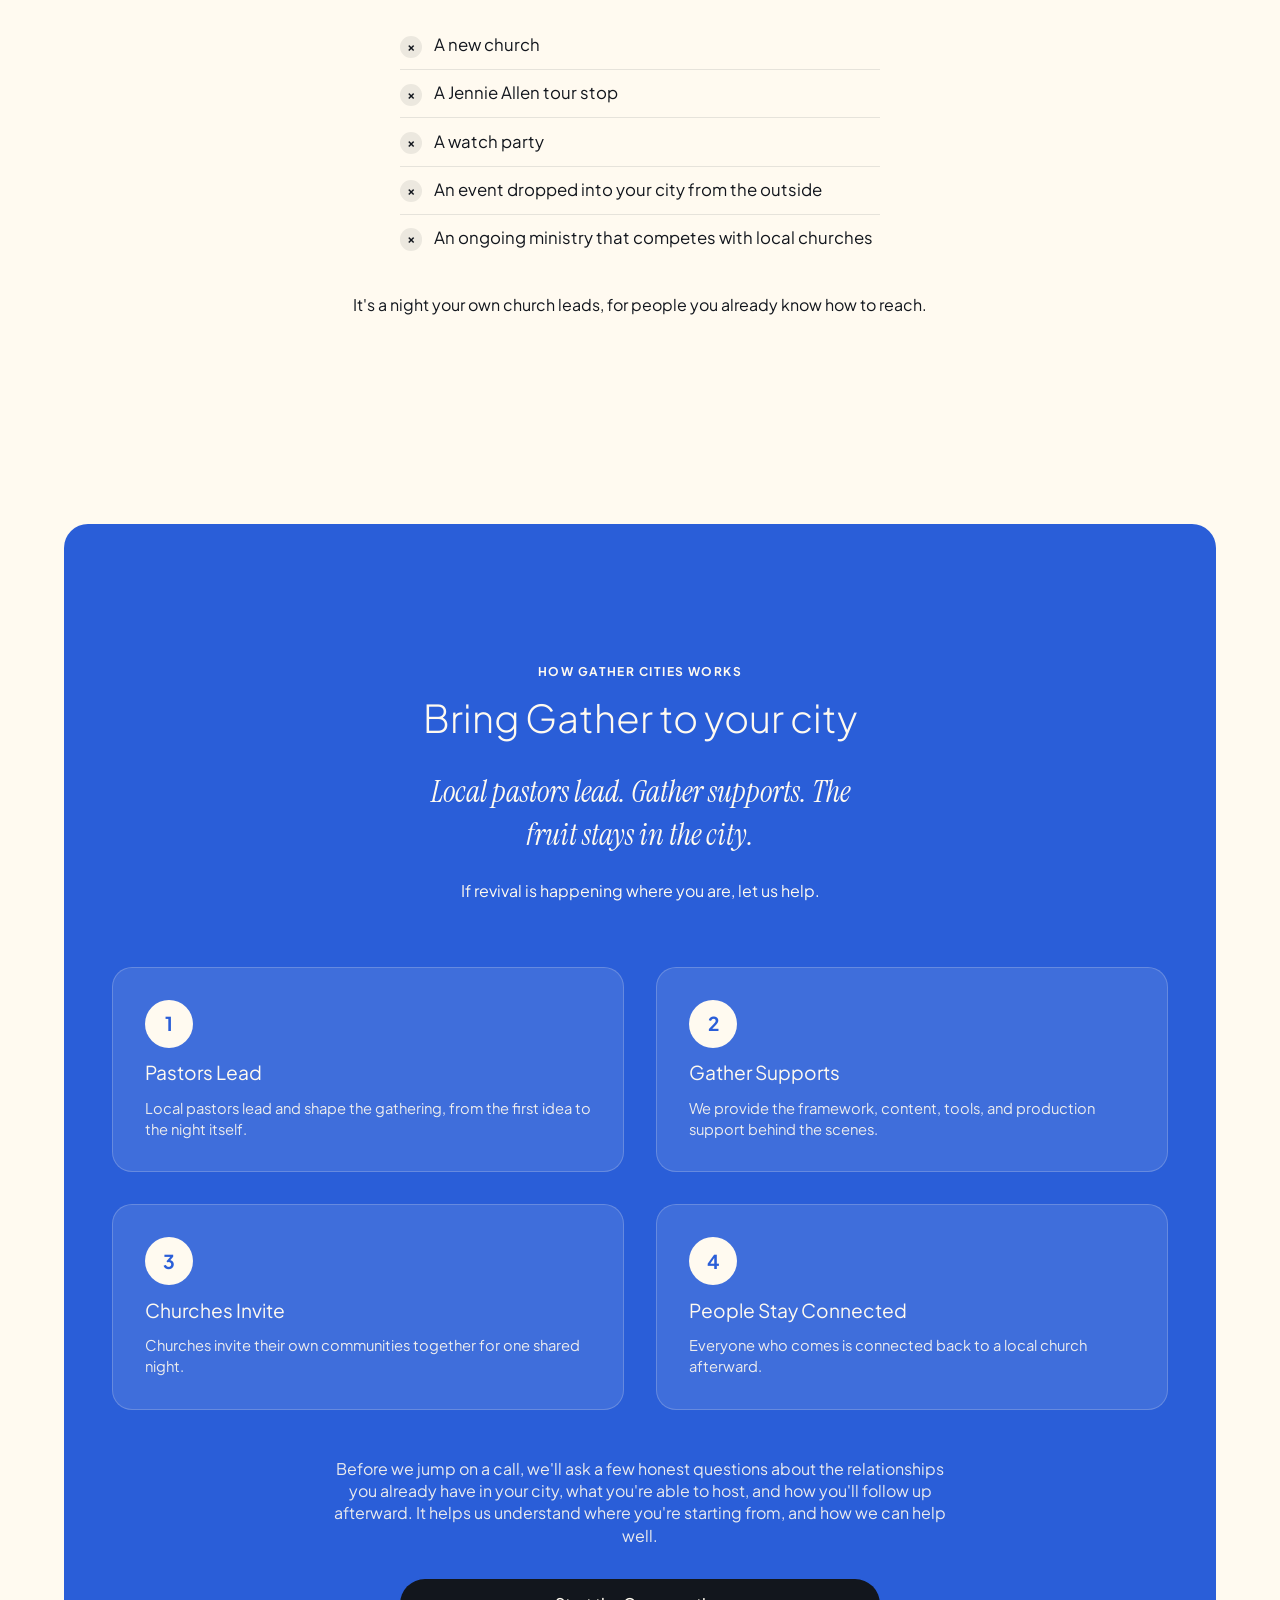
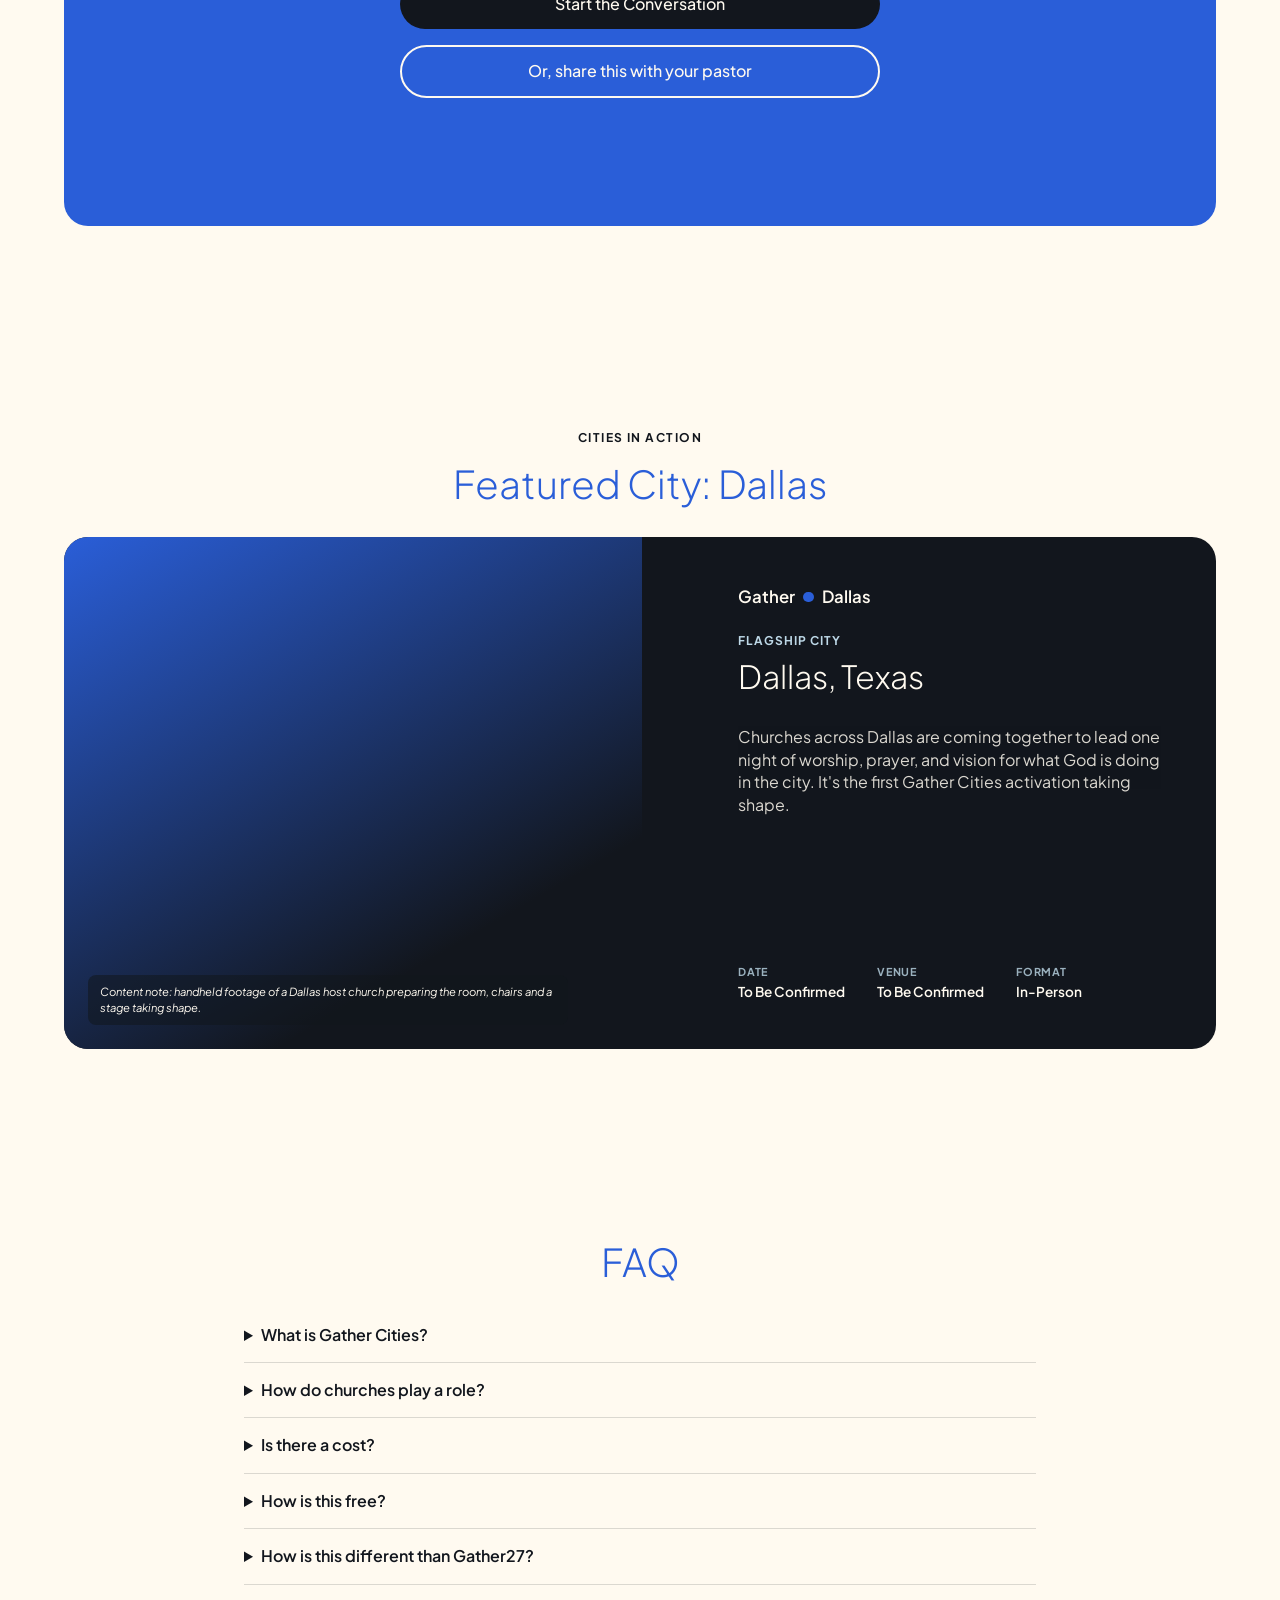
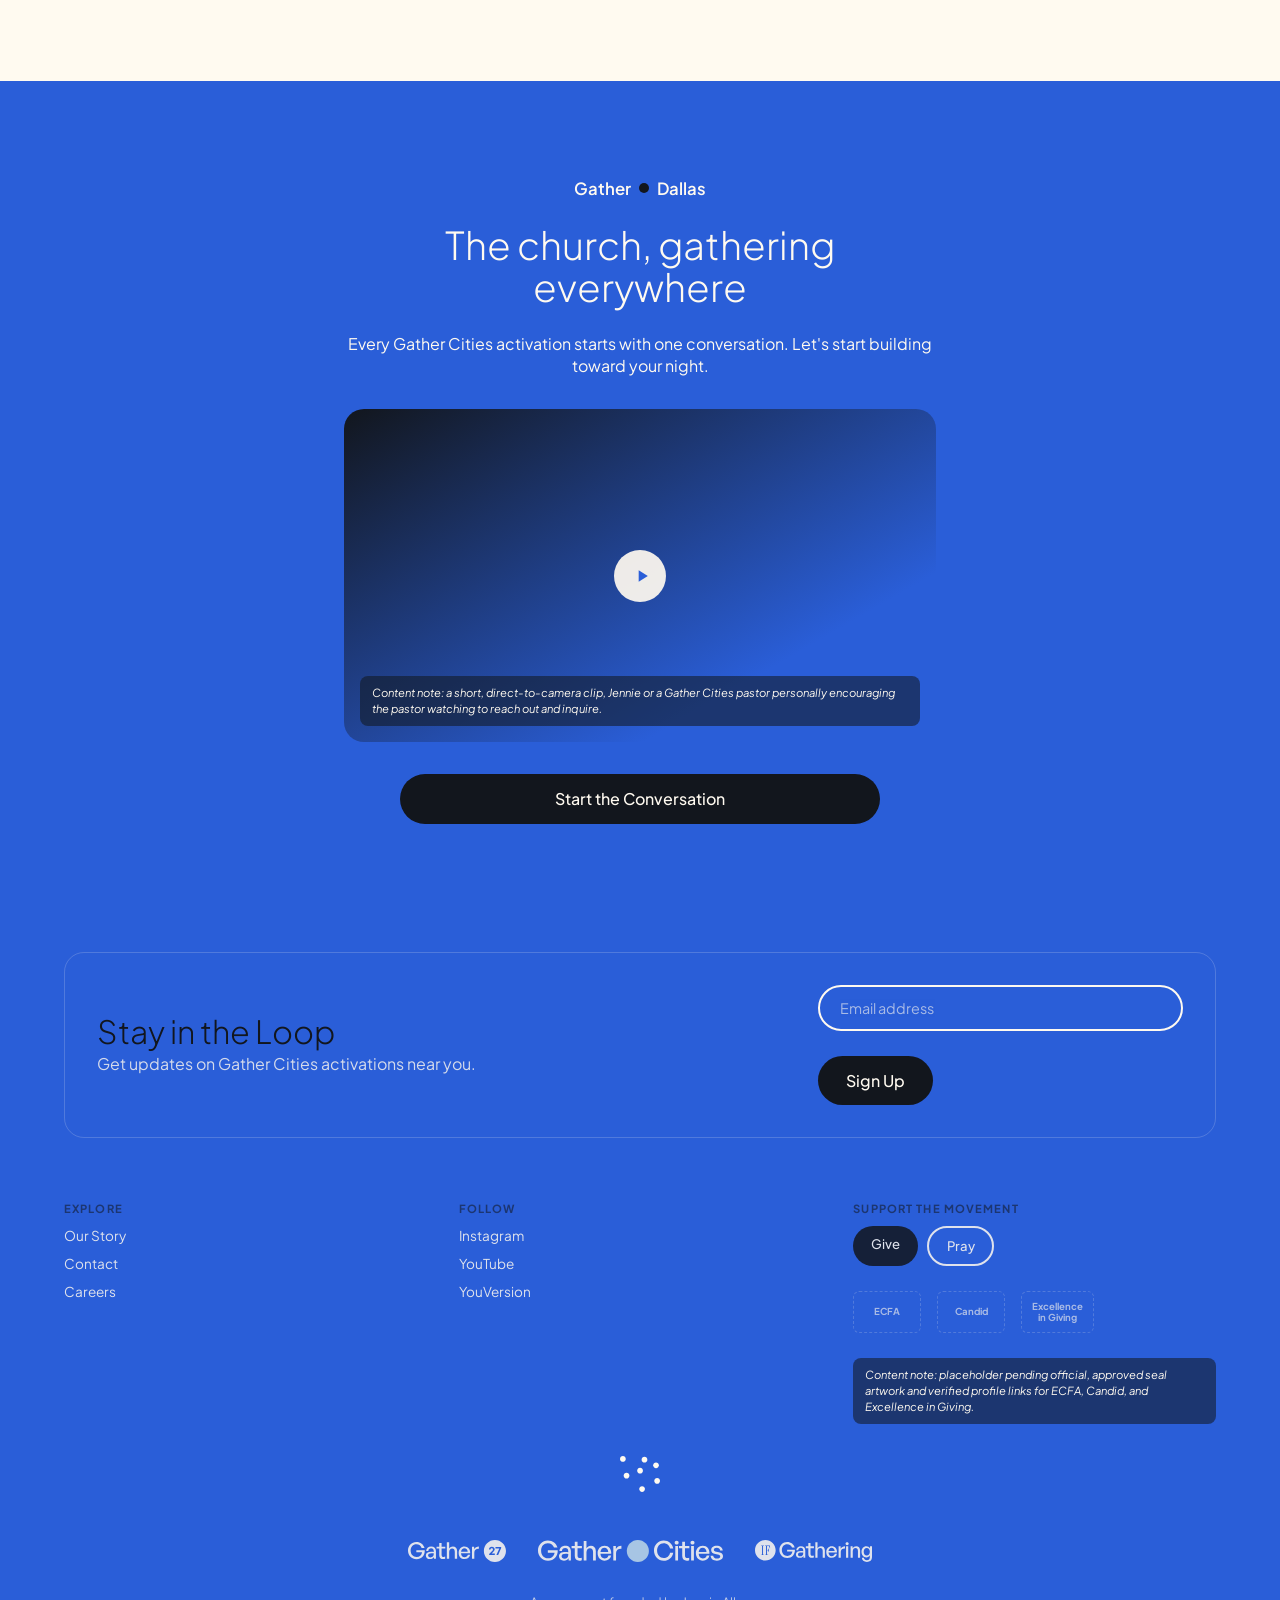
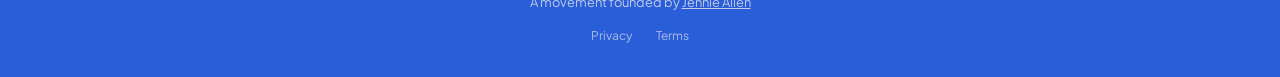
==== commit 4ebbb7f2: "Gather Cities: remove the 21,000+ stat card under the Dallas feature" ====
--- a/gather-cities.html
+++ b/gather-cities.html
@@ -343,26 +343,6 @@
   .brooklyn-feature-meta div { font-size: 0.85rem; }
   .brooklyn-feature-meta .label { display: block; font-size: 0.68rem; font-weight: 700; text-transform: uppercase; letter-spacing: 0.06em; color: var(--color-light-blue); opacity: 0.8; margin-bottom: 0.2rem; }
   .brooklyn-feature-meta .value { color: var(--color-off-white); font-weight: 600; }
-
-  /* Real proof callout — deliberately limited to what's actually true
-     right now (Gather25's reach), not fabricated momentum. More cities
-     and confirmed pastors get added here as commitments come in. */
-  .proof-stat {
-    margin-top: var(--space-5);
-    border-radius: 1.5rem;
-    background: var(--color-light-blue);
-    padding: var(--space-5);
-    max-width: 640px;
-    margin-inline: auto;
-  }
-  .proof-stat .stat-number {
-    font-family: var(--font-secondary);
-    font-style: italic;
-    font-size: clamp(2rem, 4vw, 2.8rem);
-    color: var(--color-dark-blue);
-    display: block;
-  }
-  .proof-stat p { margin-top: var(--space-2); }
 
   /* Big closing CTA band — bright blue now, continuous with the footer
      right below it; heading/inputs re-tuned for that lighter background */
@@ -631,12 +611,6 @@
           </div>
         </div>
       </div>
-
-      <div class="proof-stat">
-        <span class="stat-number">21,000+</span>
-        <p>people already gathered with us at Gather25, worldwide. Gather Cities is how that same movement takes root, city by city.</p>
-        <p class="content-note">Content note: as pastors and cities confirm, they'll be named here alongside Dallas.</p>
-      </div>
     </div>
   </section>
 
